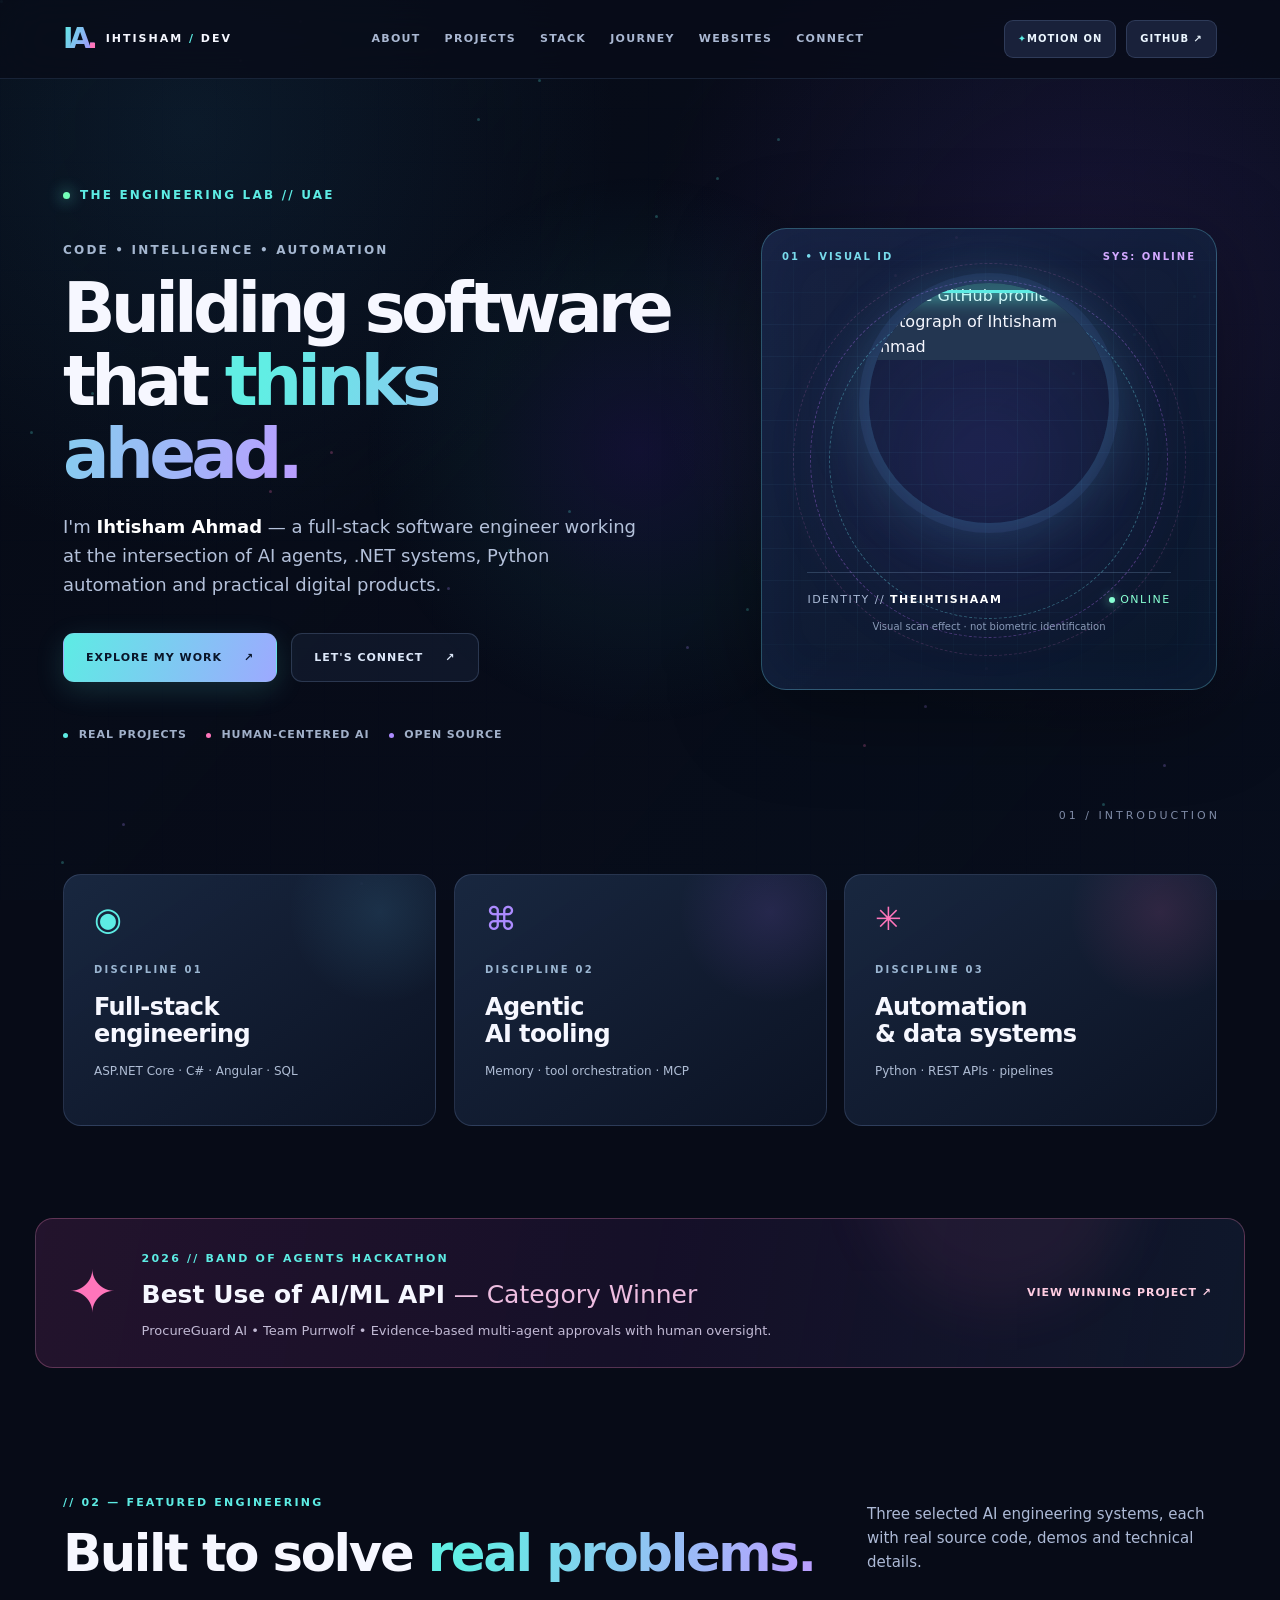
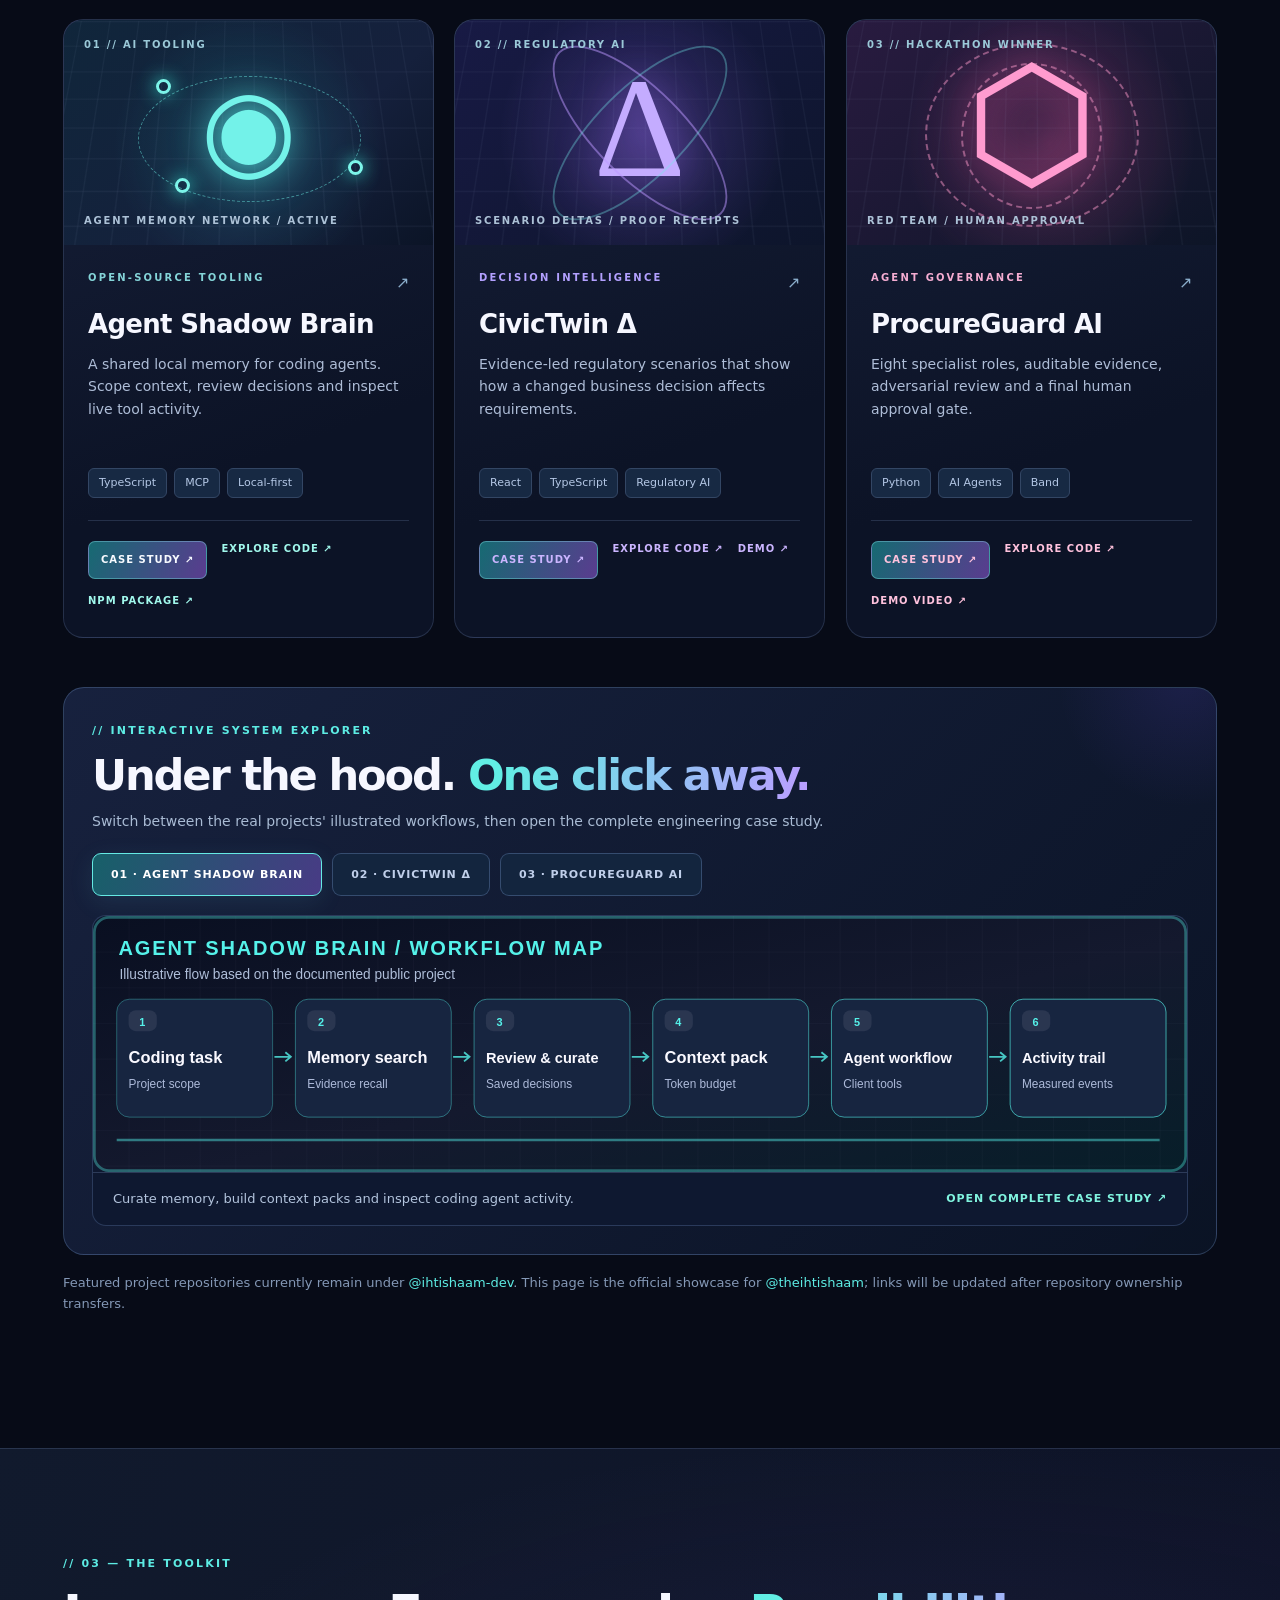
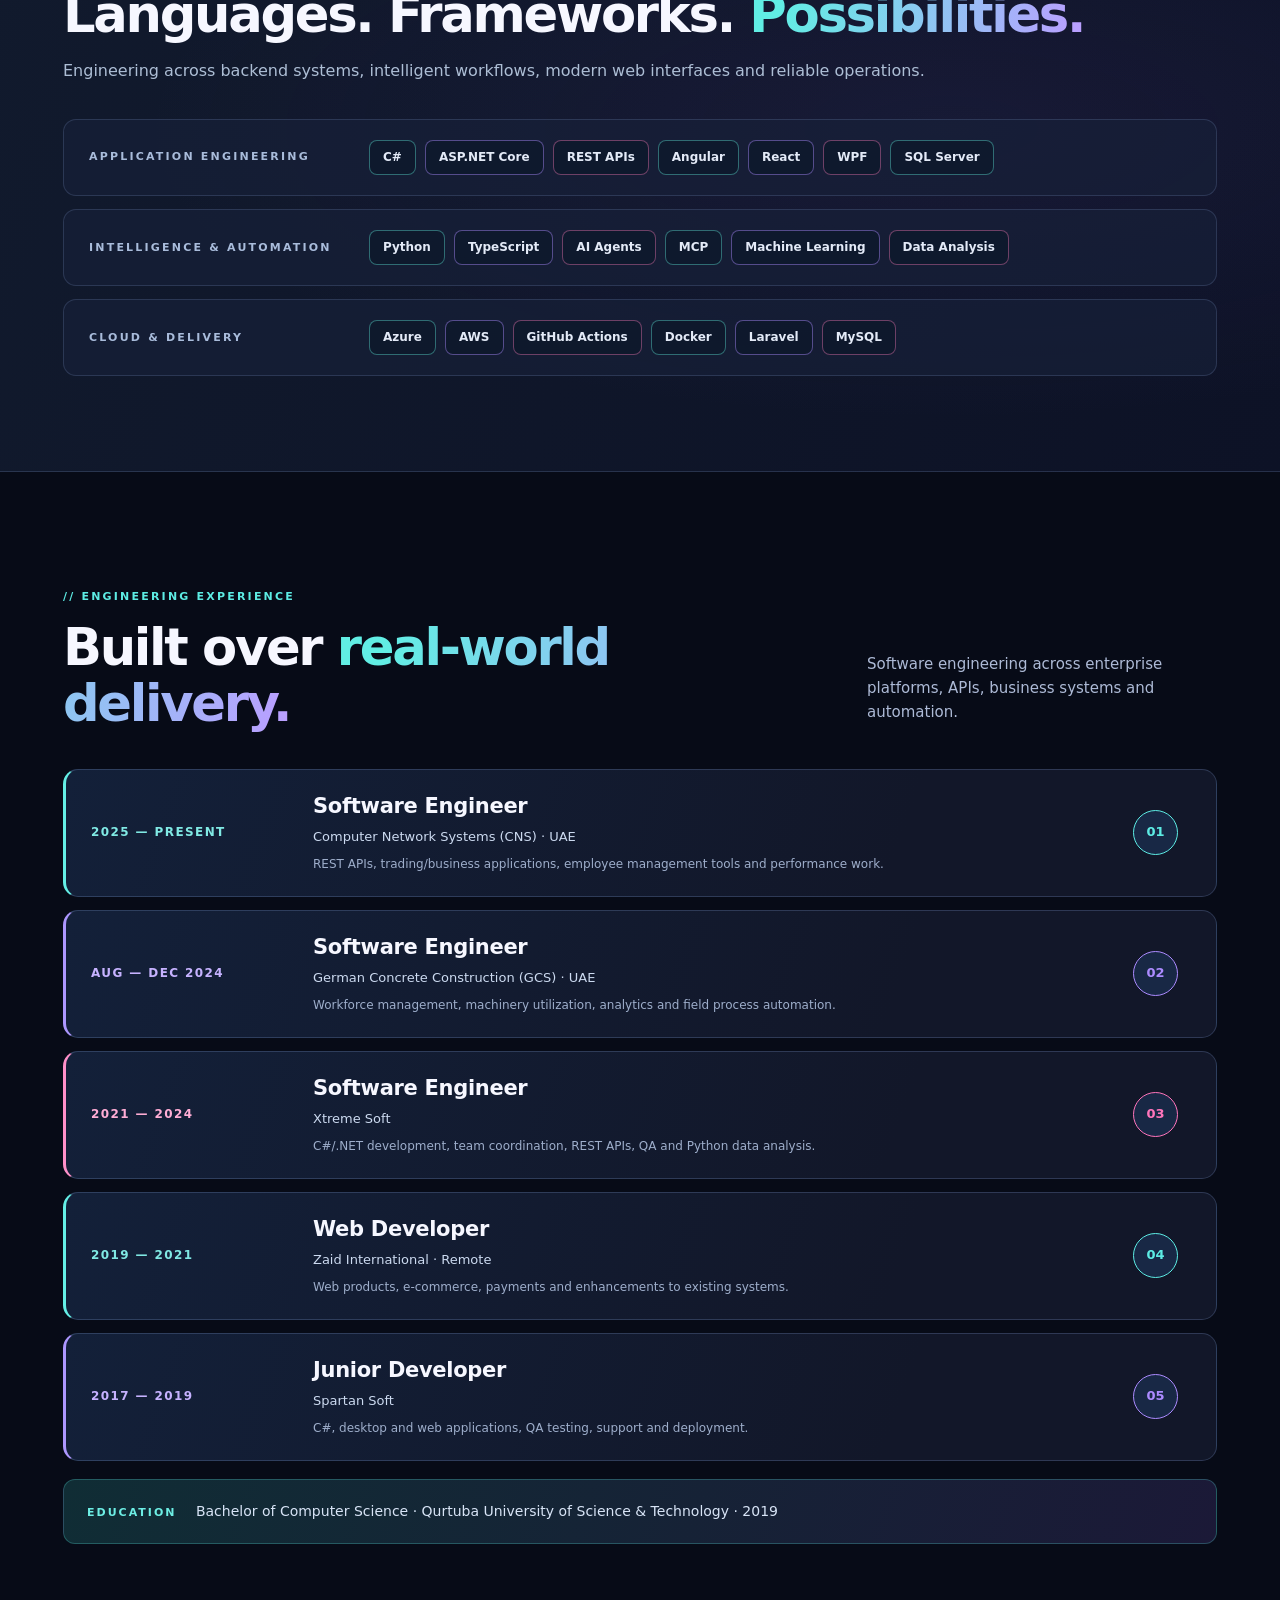
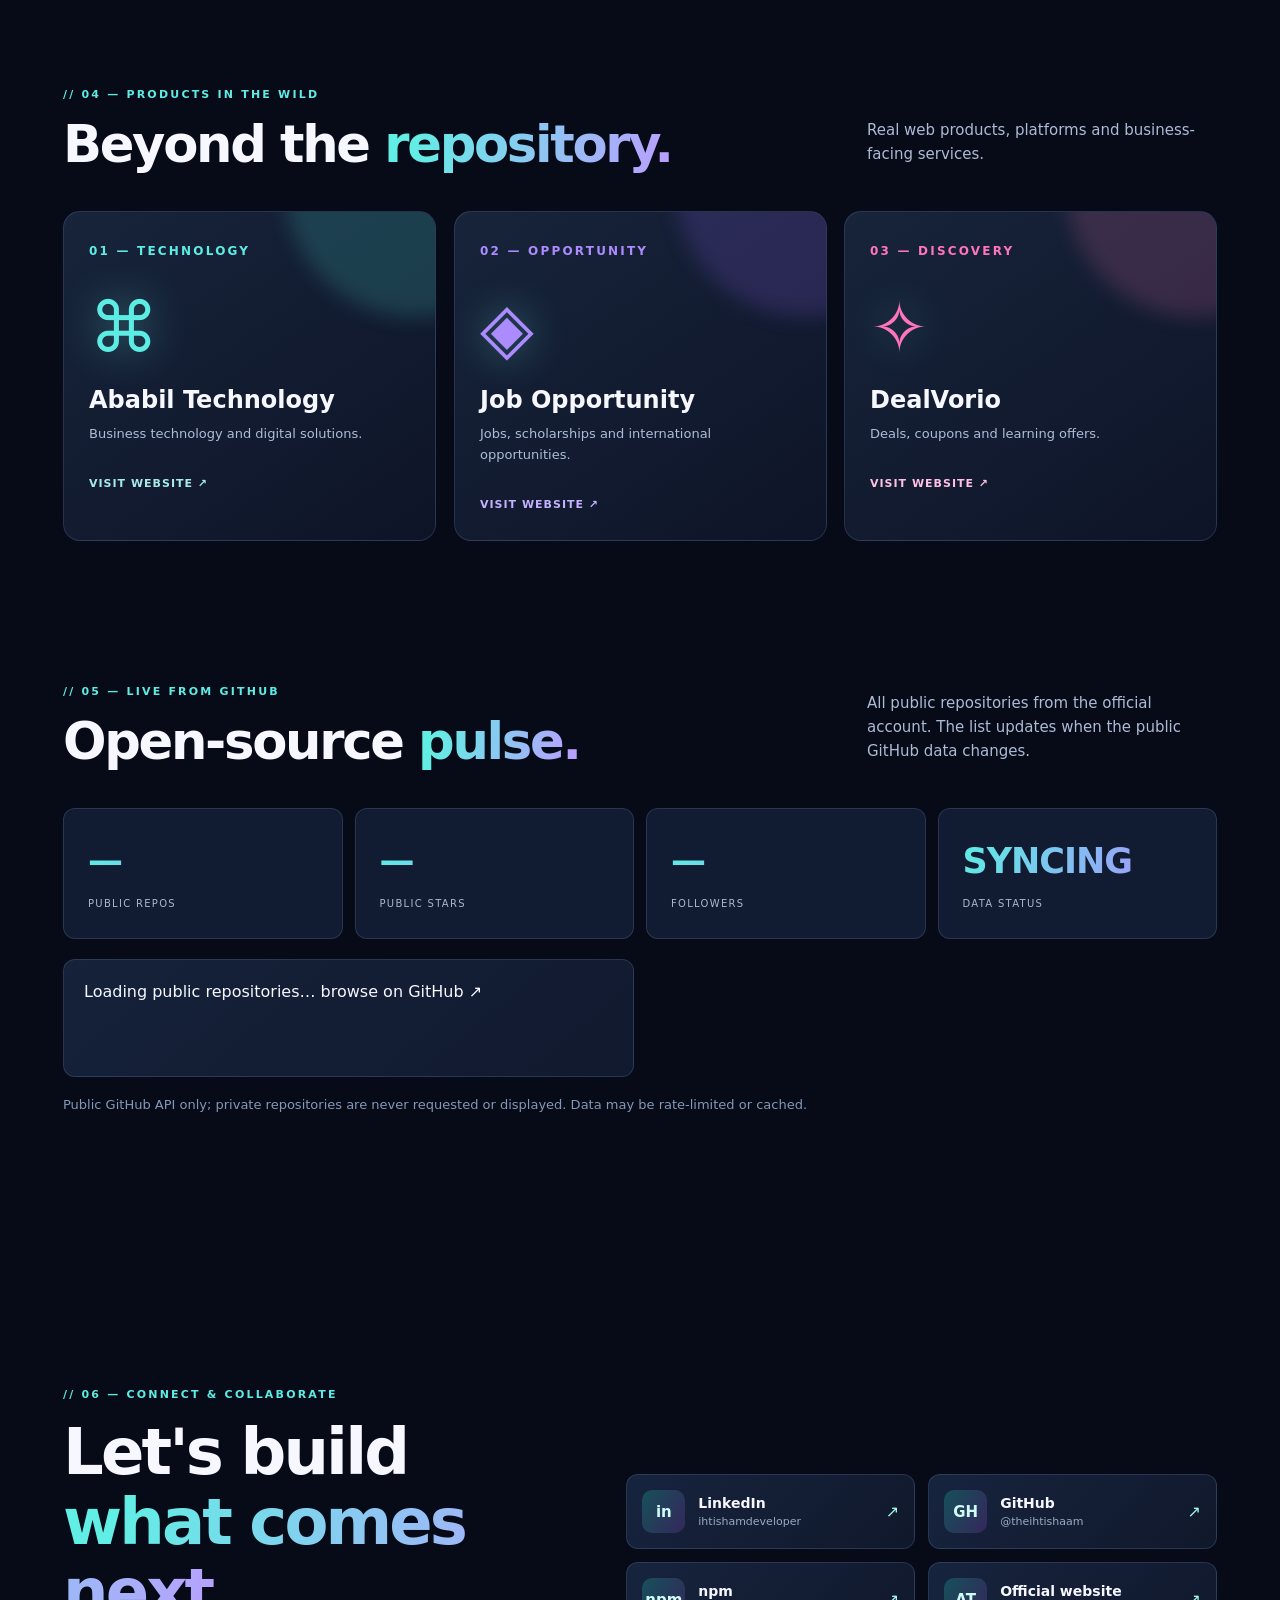
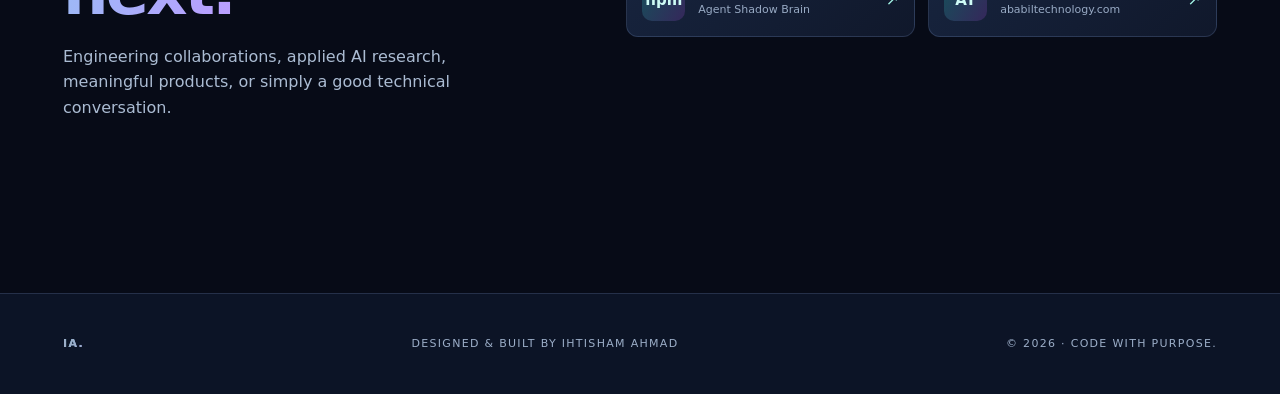
==== docs/index.html @ 04ae8651 "feat: link project case studies and add accessible interactive architecture switcher" ====
<!doctype html>
<html lang="en">
<head>
  <meta charset="utf-8">
  <meta name="viewport" content="width=device-width,initial-scale=1">
  <meta name="theme-color" content="#070b17">
  <meta name="description" content="Ihtisham Ahmad — full-stack engineer and AI agent builder. Explore Agent Shadow Brain, CivicTwin Delta, ProcureGuard AI, and public projects.">
  <meta property="og:title" content="Ihtisham Ahmad | Engineering × Artificial Intelligence">
  <meta property="og:description" content="AI agents, full-stack applications, automation and open source.">
  <meta property="og:type" content="website">
  <title>Ihtisham Ahmad — AI & Software Engineering</title>
  <link rel="icon" href="data:image/svg+xml,%3Csvg xmlns='http://www.w3.org/2000/svg' viewBox='0 0 64 64'%3E%3Crect width='64' height='64' rx='16' fill='%230a1024'/%3E%3Cpath d='M18 43V19h8v24zm20 0V19h8v24z' fill='%2361efe5'/%3E%3C/svg%3E">
  <link rel="stylesheet" href="./style.css">
  <script src="./app.js" defer></script>
</head>
<body>
  <a href="#main" class="skip-link">Skip to content</a>
  <div class="grain" aria-hidden="true"></div>
  <div class="spotlight" aria-hidden="true"></div>
  <div id="reading-progress" aria-hidden="true"></div>
  <div id="particle-field" aria-hidden="true"></div>
  <header class="site-header">
    <div class="site-header-inner shell">
      <a class="brand" href="#top" aria-label="Ihtisham Ahmad, back to top"><span class="brand-mark">IA<span>.</span></span><span class="brand-subtitle">IHTISHAM<span class="brand-divider"> / </span>DEV</span></a>
      <nav class="desktop-nav" aria-label="Main navigation">
        <a href="#about">ABOUT</a><a href="#work">PROJECTS</a><a href="#stack">STACK</a><a href="#journey">JOURNEY</a><a href="#sites">WEBSITES</a><a href="#contact">CONNECT</a>
      </nav>
      <div class="header-actions">
        <button id="motion-toggle" class="motion-toggle" type="button" aria-label="Reduce motion" aria-pressed="false"><span class="motion-icon" aria-hidden="true">✦</span><span class="motion-text">MOTION ON</span></button>
        <a class="header-github" href="https://github.com/theihtishaam" target="_blank" rel="noopener noreferrer">GITHUB <span aria-hidden="true">↗</span></a>
      </div>
    </div>
  </header>
  <main id="main">
    <section id="top" class="hero shell">
      <div class="hero-copy">
        <p class="eyebrow"><span class="status-light"></span> THE ENGINEERING LAB // UAE</p>
        <p class="overline">CODE • INTELLIGENCE • AUTOMATION</p>
        <h1>Building software<br>that <span class="rainbow">thinks ahead.</span></h1>
        <p class="hero-intro">I'm <strong>Ihtisham Ahmad</strong> — a full-stack software engineer working at the intersection of AI agents, .NET systems, Python automation and practical digital products.</p>
        <div class="hero-actions">
          <a class="btn btn-primary magnetic" href="#work">EXPLORE MY WORK <span aria-hidden="true">↗</span></a>
          <a class="btn btn-ghost magnetic" href="https://www.linkedin.com/in/ihtishamdeveloper/" target="_blank" rel="noopener noreferrer">LET'S CONNECT <span aria-hidden="true">↗</span></a>
        </div>
        <div class="hero-meta"><span><i class="mini-dot"></i> REAL PROJECTS</span><span><i class="mini-dot pink"></i> HUMAN-CENTERED AI</span><span><i class="mini-dot violet"></i> OPEN SOURCE</span></div>
      </div>
      <div class="hero-visual tilt-card" data-tilt data-tilt-max="8" aria-label="Decorative animated profile identity scanner">
        <div class="scanner-lines" aria-hidden="true"></div>
        <div class="data-corner c1" aria-hidden="true">01 • VISUAL ID</div><div class="data-corner c2" aria-hidden="true">SYS: ONLINE</div>
        <div class="orbital orbit-one" aria-hidden="true"></div><div class="orbital orbit-two" aria-hidden="true"></div><div class="orbital orbit-three" aria-hidden="true"></div>
        <div class="profile-frame">
          <img id="portrait" src="https://avatars.githubusercontent.com/u/59793939?v=4" loading="eager" alt="Public GitHub profile photograph of Ihtisham Ahmad" width="240" height="240">
          <div class="scan-beam" aria-hidden="true"></div>
          <span class="corner top-left" aria-hidden="true"></span><span class="corner top-right" aria-hidden="true"></span><span class="corner bottom-left" aria-hidden="true"></span><span class="corner bottom-right" aria-hidden="true"></span>
        </div>
        <div class="scanner-caption"><span class="scan-caption-label">IDENTITY // <b>THEIHTISHAAM</b></span><span class="scanner-signal"><i></i> ONLINE</span></div>
        <p class="scanner-disclaimer">Visual scan effect · not biometric identification</p>
      </div>
      <div class="hero-index" aria-hidden="true">01 / INTRODUCTION</div>
    </section>
    <section id="about" class="shell highlights">
      <div class="highlight tile tilt-card" data-tilt><span class="tile-symbol cyan">◉</span><span class="tile-kicker">DISCIPLINE 01</span><h2>Full-stack<br>engineering</h2><p>ASP.NET Core · C# · Angular · SQL</p></div>
      <div class="highlight tile tilt-card" data-tilt><span class="tile-symbol violet">⌘</span><span class="tile-kicker">DISCIPLINE 02</span><h2>Agentic<br>AI tooling</h2><p>Memory · tool orchestration · MCP</p></div>
      <div class="highlight tile tilt-card" data-tilt><span class="tile-symbol pink">✳</span><span class="tile-kicker">DISCIPLINE 03</span><h2>Automation<br>& data systems</h2><p>Python · REST APIs · pipelines</p></div>
    </section>
    <section class="award-band shell" aria-label="Award highlight">
      <div class="award-icon" aria-hidden="true">✦</div><div><span class="section-kicker">2026 // BAND OF AGENTS HACKATHON</span><h2>Best Use of AI/ML API <span class="award-sub">— Category Winner</span></h2><p>ProcureGuard AI • Team Purrwolf • Evidence-based multi-agent approvals with human oversight.</p></div><a class="text-link" href="https://github.com/ihtishaam-dev/procureguard-ai-band-agents" target="_blank" rel="noopener noreferrer">VIEW WINNING PROJECT ↗</a>
    </section>
    <section id="work" class="section shell">
      <div class="section-heading"><div><p class="section-kicker">// 02 — FEATURED ENGINEERING</p><h2>Built to solve <span class="rainbow">real problems.</span></h2></div><p>Three selected AI engineering systems, each with real source code, demos and technical details.</p></div>
      <div class="project-grid">
        <article class="project-card project-teal tilt-card" data-tilt>
          <div class="project-art"><span class="project-counter">01 // AI TOOLING</span><div class="art-grid neural-art"><span class="neural-node node-a"></span><span class="neural-node node-b"></span><span class="neural-node node-c"></span><span class="neural-core">◉</span></div><span class="project-art-caption">AGENT MEMORY NETWORK / ACTIVE</span></div>
          <div class="project-body"><div class="project-topline"><span class="project-category">OPEN-SOURCE TOOLING</span><span class="project-symbol">↗</span></div><h3>Agent Shadow Brain</h3><p>A shared local memory for coding agents. Scope context, review decisions and inspect live tool activity.</p><div class="tags"><span>TypeScript</span><span>MCP</span><span>Local-first</span></div><div class="project-links"><a class="case-study-cta" href="./projects/agent-shadow-brain.html">CASE STUDY ↗</a><a href="https://github.com/ihtishaam-dev/agent-shadow-brain" target="_blank" rel="noopener noreferrer">EXPLORE CODE ↗</a><a href="https://www.npmjs.com/package/@theihtisham/agent-shadow-brain" target="_blank" rel="noopener noreferrer">NPM PACKAGE ↗</a></div></div>
        </article>
        <article class="project-card project-violet tilt-card" data-tilt>
          <div class="project-art"><span class="project-counter">02 // REGULATORY AI</span><div class="art-grid twin-art"><span class="delta-ring">Δ</span><span class="twin-atom atom-1"></span><span class="twin-atom atom-2"></span></div><span class="project-art-caption">SCENARIO DELTAS / PROOF RECEIPTS</span></div>
          <div class="project-body"><div class="project-topline"><span class="project-category">DECISION INTELLIGENCE</span><span class="project-symbol">↗</span></div><h3>CivicTwin Δ</h3><p>Evidence-led regulatory scenarios that show how a changed business decision affects requirements.</p><div class="tags"><span>React</span><span>TypeScript</span><span>Regulatory AI</span></div><div class="project-links"><a class="case-study-cta" href="./projects/civic-twin.html">CASE STUDY ↗</a><a href="https://github.com/ihtishaam-dev/Civic-Twins" target="_blank" rel="noopener noreferrer">EXPLORE CODE ↗</a><a href="https://de2ryot975yrukt7xh4gymb1q.nativelyai.app/twin/" target="_blank" rel="noopener noreferrer">DEMO ↗</a></div></div>
        </article>
        <article class="project-card project-pink tilt-card" data-tilt>
          <div class="project-art"><span class="project-counter">03 // HACKATHON WINNER</span><div class="art-grid guard-art"><span class="guard-shield">⬡</span><span class="guard-pulse pulse-one"></span><span class="guard-pulse pulse-two"></span></div><span class="project-art-caption">RED TEAM / HUMAN APPROVAL</span></div>
          <div class="project-body"><div class="project-topline"><span class="project-category">AGENT GOVERNANCE</span><span class="project-symbol">↗</span></div><h3>ProcureGuard AI</h3><p>Eight specialist roles, auditable evidence, adversarial review and a final human approval gate.</p><div class="tags"><span>Python</span><span>AI Agents</span><span>Band</span></div><div class="project-links"><a class="case-study-cta" href="./projects/procureguard-ai.html">CASE STUDY ↗</a><a href="https://github.com/ihtishaam-dev/procureguard-ai-band-agents" target="_blank" rel="noopener noreferrer">EXPLORE CODE ↗</a><a href="https://youtu.be/KhKxOJJEYho" target="_blank" rel="noopener noreferrer">DEMO VIDEO ↗</a></div></div>
        </article>
      </div>
      <div class="caseflow-explorer" id="workflow-explorer">
        <div class="caseflow-intro"><span class="section-kicker">// INTERACTIVE SYSTEM EXPLORER</span><h3>Under the hood. <span class="rainbow">One click away.</span></h3><p>Switch between the real projects' illustrated workflows, then open the complete engineering case study.</p></div>
        <div class="caseflow-tabs" role="tablist" aria-label="Select project workflow">
          <button id="flow-tab-shadow" class="caseflow-tab active" type="button" role="tab" aria-selected="true" aria-controls="flow-panel" data-project="shadow">01 · AGENT SHADOW BRAIN</button>
          <button id="flow-tab-civic" class="caseflow-tab" type="button" role="tab" aria-selected="false" tabindex="-1" aria-controls="flow-panel" data-project="civic">02 · CIVICTWIN Δ</button>
          <button id="flow-tab-procure" class="caseflow-tab" type="button" role="tab" aria-selected="false" tabindex="-1" aria-controls="flow-panel" data-project="procure">03 · PROCUREGUARD AI</button>
        </div>
        <div id="flow-panel" role="tabpanel" aria-labelledby="flow-tab-shadow" tabindex="0" class="caseflow-panel">
          <a id="flow-link" href="./projects/agent-shadow-brain.html" aria-label="Open Agent Shadow Brain case study"><img id="flow-image" src="../assets/flow-agent-shadow-brain.svg" alt="Agent Shadow Brain architecture: memory search, review, context pack, agent activity" loading="lazy" width="1200" height="280"></a>
          <div class="caseflow-bottom"><p id="flow-description">Curate memory, build context packs and inspect coding agent activity.</p><a id="flow-cta" href="./projects/agent-shadow-brain.html">OPEN COMPLETE CASE STUDY ↗</a></div>
        </div>
      </div>
      <p class="portfolio-note">Featured project repositories currently remain under <a href="https://github.com/ihtishaam-dev" target="_blank" rel="noopener noreferrer">@ihtishaam-dev</a>. This page is the official showcase for <a href="https://github.com/theihtishaam">@theihtishaam</a>; links will be updated after repository ownership transfers.</p>
    </section>
    <section class="section wide-section" id="stack"><div class="shell">
      <p class="section-kicker">// 03 — THE TOOLKIT</p><h2>Languages. Frameworks. <span class="rainbow">Possibilities.</span></h2>
      <p class="section-summary">Engineering across backend systems, intelligent workflows, modern web interfaces and reliable operations.</p>
      <div class="stack-tracks"><div class="stack-track"><span class="track-label">APPLICATION ENGINEERING</span><div class="stack-pills"><span>C#</span><span>ASP.NET Core</span><span>REST APIs</span><span>Angular</span><span>React</span><span>WPF</span><span>SQL Server</span></div></div><div class="stack-track"><span class="track-label">INTELLIGENCE & AUTOMATION</span><div class="stack-pills"><span>Python</span><span>TypeScript</span><span>AI Agents</span><span>MCP</span><span>Machine Learning</span><span>Data Analysis</span></div></div><div class="stack-track"><span class="track-label">CLOUD & DELIVERY</span><div class="stack-pills"><span>Azure</span><span>AWS</span><span>GitHub Actions</span><span>Docker</span><span>Laravel</span><span>MySQL</span></div></div></div>
    </div></section>
    <section id="journey" class="section shell journey-section">
      <div class="section-heading">
        <div><p class="section-kicker">// ENGINEERING EXPERIENCE</p><h2>Built over <span class="rainbow">real-world delivery.</span></h2></div>
        <p>Software engineering across enterprise platforms, APIs, business systems and automation.</p>
      </div>
      <div class="journey-list">
        <div class="journey-item tilt-card" data-tilt><span class="journey-date">2025 — PRESENT</span><div class="journey-detail"><h3>Software Engineer</h3><p>Computer Network Systems (CNS) · UAE</p><small>REST APIs, trading/business applications, employee management tools and performance work.</small></div><span class="journey-orb cyan">01</span></div>
        <div class="journey-item tilt-card" data-tilt><span class="journey-date">AUG — DEC 2024</span><div class="journey-detail"><h3>Software Engineer</h3><p>German Concrete Construction (GCS) · UAE</p><small>Workforce management, machinery utilization, analytics and field process automation.</small></div><span class="journey-orb violet">02</span></div>
        <div class="journey-item tilt-card" data-tilt><span class="journey-date">2021 — 2024</span><div class="journey-detail"><h3>Software Engineer</h3><p>Xtreme Soft</p><small>C#/.NET development, team coordination, REST APIs, QA and Python data analysis.</small></div><span class="journey-orb pink">03</span></div>
        <div class="journey-item tilt-card" data-tilt><span class="journey-date">2019 — 2021</span><div class="journey-detail"><h3>Web Developer</h3><p>Zaid International · Remote</p><small>Web products, e-commerce, payments and enhancements to existing systems.</small></div><span class="journey-orb cyan">04</span></div>
        <div class="journey-item tilt-card" data-tilt><span class="journey-date">2017 — 2019</span><div class="journey-detail"><h3>Junior Developer</h3><p>Spartan Soft</p><small>C#, desktop and web applications, QA testing, support and deployment.</small></div><span class="journey-orb violet">05</span></div>
      </div>
      <div class="journey-education"><span>EDUCATION</span> Bachelor of Computer Science · Qurtuba University of Science & Technology · 2019</div>
    </section>
    <section id="sites" class="section shell">
      <div class="section-heading"><div><p class="section-kicker">// 04 — PRODUCTS IN THE WILD</p><h2>Beyond the <span class="rainbow">repository.</span></h2></div><p>Real web products, platforms and business-facing services.</p></div>
      <div class="site-grid">
        <a class="site-card tilt-card site-cyan" data-tilt href="https://ababiltechnology.com/" target="_blank" rel="noopener noreferrer"><span class="site-number">01 — TECHNOLOGY</span><span class="site-visual" aria-hidden="true">⌘</span><h3>Ababil Technology</h3><p>Business technology and digital solutions.</p><span class="site-action">VISIT WEBSITE ↗</span></a>
        <a class="site-card tilt-card site-violet" data-tilt href="https://jobopportunity.info/" target="_blank" rel="noopener noreferrer"><span class="site-number">02 — OPPORTUNITY</span><span class="site-visual" aria-hidden="true">◈</span><h3>Job Opportunity</h3><p>Jobs, scholarships and international opportunities.</p><span class="site-action">VISIT WEBSITE ↗</span></a>
        <a class="site-card tilt-card site-pink" data-tilt href="https://dealvorio.com/" target="_blank" rel="noopener noreferrer"><span class="site-number">03 — DISCOVERY</span><span class="site-visual" aria-hidden="true">✧</span><h3>DealVorio</h3><p>Deals, coupons and learning offers.</p><span class="site-action">VISIT WEBSITE ↗</span></a>
      </div>
    </section>
    <section id="public" class="section shell">
      <div class="section-heading"><div><p class="section-kicker">// 05 — LIVE FROM GITHUB</p><h2>Open-source <span class="rainbow">pulse.</span></h2></div><p>All public repositories from the official account. The list updates when the public GitHub data changes.</p></div>
      <div class="stats-row"><div><strong id="stat-repos">—</strong><span>PUBLIC REPOS</span></div><div><strong id="stat-stars">—</strong><span>PUBLIC STARS</span></div><div><strong id="stat-followers">—</strong><span>FOLLOWERS</span></div><div><strong id="stat-status">SYNCING</strong><span>DATA STATUS</span></div></div>
      <div id="repo-list" class="repo-grid" aria-live="polite"><a class="repo-item" href="https://github.com/theihtishaam?tab=repositories">Loading public repositories… browse on GitHub ↗</a></div>
      <p class="data-footnote">Public GitHub API only; private repositories are never requested or displayed. Data may be rate-limited or cached.</p>
    </section>
    <section id="contact" class="section shell contact">
      <div class="contact-text"><p class="section-kicker">// 06 — CONNECT & COLLABORATE</p><h2>Let's build<br><span class="rainbow">what comes next.</span></h2><p>Engineering collaborations, applied AI research, meaningful products, or simply a good technical conversation.</p></div>
      <div class="social-grid">
        <a class="social-link" href="https://www.linkedin.com/in/ihtishamdeveloper/" target="_blank" rel="noopener noreferrer"><span class="social-icon">in</span><span class="social-name"><b>LinkedIn</b><small>ihtishamdeveloper</small></span><span>↗</span></a>
        <a class="social-link" href="https://github.com/theihtishaam" target="_blank" rel="noopener noreferrer"><span class="social-icon">GH</span><span class="social-name"><b>GitHub</b><small>@theihtishaam</small></span><span>↗</span></a>
        <a class="social-link" href="https://www.npmjs.com/package/@theihtisham/agent-shadow-brain" target="_blank" rel="noopener noreferrer"><span class="social-icon">npm</span><span class="social-name"><b>npm</b><small>Agent Shadow Brain</small></span><span>↗</span></a>
        <a class="social-link" href="https://ababiltechnology.com/" target="_blank" rel="noopener noreferrer"><span class="social-icon">AT</span><span class="social-name"><b>Official website</b><small>ababiltechnology.com</small></span><span>↗</span></a>
      </div>
    </section>
  </main>
  <footer class="footer"><div class="shell footer-inner"><a class="brand" href="#top" aria-label="Back to top"><span class="brand-mark">IA<span>.</span></span></a><span>DESIGNED &amp; BUILT BY IHTISHAM AHMAD</span><span>© 2026 · CODE WITH PURPOSE.</span></div></footer>
  <noscript><div class="noscript">JavaScript is disabled; the project showcases and contact links remain available. Live GitHub stats and cursor effects need JavaScript.</div></noscript>
</body>
</html>
---- docs/style.css ----
/* Ihtisham Ahmad — fully dark, responsive, motion-aware cyber portfolio */
:root{color-scheme:dark;--bg:#070b17;--surface:#10172b;--surface2:#151f37;--fg:#f6f7ff;--muted:#adbad6;--cyan:#5dece4;--violet:#ac8bff;--pink:#ff75bb;--amber:#f4c77b;--line:rgba(149,178,230,.18);--font:Inter,ui-sans-serif,system-ui,-apple-system,BlinkMacSystemFont,"Segoe UI",sans-serif}
*{box-sizing:border-box}html{scroll-behavior:smooth;scroll-padding-top:92px}body{margin:0;background:var(--bg);color:var(--fg);font-family:var(--font);line-height:1.6;min-width:320px;overflow-x:hidden}body::before{content:"";position:fixed;inset:0;background:radial-gradient(circle at 15% 14%,rgba(49,160,204,.1),transparent 32%),radial-gradient(circle at 85% 32%,rgba(139,80,246,.13),transparent 36%),linear-gradient(130deg,transparent,rgba(12,25,46,.22));pointer-events:none;z-index:-4}a{color:inherit;text-decoration:none}button{font:inherit}button,a{-webkit-tap-highlight-color:transparent}a:focus-visible,button:focus-visible{outline:2px solid var(--cyan);outline-offset:5px}::selection{background:#725bd7;color:white}.shell{max-width:1210px;padding-inline:28px;margin-inline:auto}.skip-link{position:absolute;top:-80px;left:24px;background:#172f3e;padding:12px 16px;z-index:80}.skip-link:focus{top:12px}.grain{position:fixed;inset:0;pointer-events:none;opacity:.18;z-index:-2;background-image:linear-gradient(rgba(128,166,230,.03) 1px,transparent 1px),linear-gradient(90deg,rgba(128,166,230,.03) 1px,transparent 1px);background-size:54px 54px}.spotlight{position:fixed;left:0;top:0;width:560px;height:560px;transform:translate(calc(var(--mx,50vw) - 50%),calc(var(--my,50vh) - 50%));border-radius:50%;background:radial-gradient(circle,rgba(100,64,255,.11),rgba(62,209,216,.04) 42%,transparent 70%);pointer-events:none;z-index:-1;transition:opacity .3s}#reading-progress{position:fixed;z-index:70;left:0;top:0;height:3px;width:var(--scroll,0%);background:linear-gradient(90deg,var(--cyan),var(--violet),var(--pink));box-shadow:0 0 14px rgba(104,222,234,.8)}#particle-field{position:fixed;inset:0;z-index:-3;pointer-events:none;overflow:hidden}.particle{position:absolute;width:3px;height:3px;border-radius:50%;background:var(--cyan);opacity:.25;animation:rise linear infinite}.particle:nth-child(3n){background:var(--pink)}.particle:nth-child(5n){background:var(--violet)}
.site-header{position:sticky;top:0;z-index:40;border-bottom:1px solid rgba(130,168,230,.14);background:rgba(8,12,25,.78);backdrop-filter:blur(24px)}.site-header-inner{height:78px;display:flex;justify-content:space-between;align-items:center;gap:20px}.brand{display:flex;align-items:center;gap:12px;white-space:nowrap}.brand-mark{font-size:28px;letter-spacing:-.15em;font-weight:900;display:inline-block;background:linear-gradient(115deg,var(--cyan),var(--violet));color:transparent;background-clip:text;line-height:1}.brand-mark span{color:var(--pink)}.brand-subtitle{font-size:11px;font-weight:850;letter-spacing:2px}.brand-divider{color:var(--cyan)}.desktop-nav{display:flex;gap:24px;align-items:center}.desktop-nav a{font-size:11px;letter-spacing:1.3px;font-weight:700;color:#aab8d2;position:relative}.desktop-nav a:hover{color:#fff}.desktop-nav a::after{content:"";position:absolute;left:0;right:100%;height:2px;bottom:-8px;background:var(--cyan);transition:right .25s}.desktop-nav a:hover::after{right:0}.header-actions{display:flex;align-items:center;gap:10px}.header-github,.motion-toggle{border:1px solid var(--line);background:rgba(37,49,80,.6);padding:10px 13px;border-radius:9px;font-size:10px;font-weight:750;letter-spacing:1px;color:#ecf6ff;cursor:pointer;white-space:nowrap}.header-github:hover,.motion-toggle:hover{background:#203453;border-color:var(--cyan)}.motion-icon{color:var(--cyan)}
.hero{position:relative;min-height:720px;display:grid;grid-template-columns:1.15fr .85fr;align-items:center;gap:70px;padding-block:95px 130px}.eyebrow,.section-kicker,.overline,.tile-kicker,.project-category,.site-number,.track-label{letter-spacing:2.2px;font-size:12px;font-weight:850;color:var(--cyan)}.eyebrow{display:flex;gap:10px;align-items:center}.status-light,.mini-dot{background:#74ffb8;width:7px;height:7px;border-radius:50%;display:inline-block;box-shadow:0 0 15px currentColor;animation:pulse 2.5s infinite}.overline{color:#a5b7d0;margin-top:36px}.hero h1{font-size:clamp(3.2rem,5.4vw,5.8rem);line-height:1.05;letter-spacing:-.07em;margin:8px 0 23px;font-weight:860}.rainbow{background:linear-gradient(100deg,#61eee4 5%,#b8a0ff 49%,#fa85cc 95%);background-size:200%;background-clip:text;-webkit-background-clip:text;color:transparent;animation:shimmer 8s ease-in-out infinite}.hero-intro{font-size:18px;color:#b4c1da;max-width:590px}.hero-intro strong{color:white}.hero-actions{display:flex;gap:14px;flex-wrap:wrap;margin-top:33px}.btn{display:inline-flex;align-items:center;gap:22px;justify-content:center;padding:15px 22px;border-radius:11px;font-size:11px;font-weight:850;letter-spacing:1px;border:1px solid rgba(154,187,234,.2);transition:transform .25s,box-shadow .25s,background .25s}.btn:hover{transform:translateY(-4px)}.btn-primary{color:#091529;background:linear-gradient(110deg,var(--cyan),#9da9ff);box-shadow:0 8px 29px rgba(94,232,234,.15)}.btn-primary:hover{box-shadow:0 12px 34px rgba(94,232,234,.3)}.btn-ghost{background:rgba(28,40,66,.4);color:#dde8fa}.btn-ghost:hover{background:#1a2a49}.hero-meta{display:flex;gap:19px;flex-wrap:wrap;margin-top:44px;color:#a1b0c9;font-size:11px;font-weight:750;letter-spacing:.9px}.mini-dot{width:5px;height:5px;margin-right:6px;box-shadow:none;background:var(--cyan)}.mini-dot.pink{background:var(--pink)}.mini-dot.violet{background:var(--violet)}.hero-index{position:absolute;right:25px;bottom:49px;color:#7e8aa5;letter-spacing:3px;font-size:11px}
.tilt-card{transform-style:preserve-3d;transform:perspective(1000px) rotateX(var(--rx,0deg)) rotateY(var(--ry,0deg));transition:transform .18s ease-out,border-color .25s,box-shadow .25s;will-change:transform}.tilt-card:hover{border-color:rgba(128,227,241,.46)!important;box-shadow:0 16px 70px rgba(0,0,0,.33),0 0 44px rgba(101,99,232,.09)}
.hero-visual{height:462px;max-width:456px;width:100%;justify-self:end;display:flex;flex-direction:column;align-items:center;justify-content:center;position:relative;background:linear-gradient(135deg,rgba(27,40,76,.73),rgba(10,23,43,.95));border:1px solid rgba(110,215,239,.31);border-radius:25px;overflow:hidden;box-shadow:inset 0 0 55px rgba(73,124,208,.05),0 20px 90px rgba(0,0,0,.37)}.scanner-lines{position:absolute;inset:0;background-image:linear-gradient(transparent 97%,rgba(102,210,255,.1) 100%),linear-gradient(90deg,transparent 97%,rgba(102,210,255,.1) 100%);background-size:32px 32px;mask-image:linear-gradient(transparent,black 20%,black 80%,transparent)}.hero-visual::before{content:"";position:absolute;width:420px;height:420px;border-radius:50%;background:radial-gradient(circle,rgba(104,80,231,.15),transparent 68%);filter:blur(22px)}.orbital{position:absolute;border-radius:50%;border:1px dashed rgba(111,230,242,.35);width:320px;height:320px;animation:rotate 32s linear infinite}.orbit-two{width:358px;height:358px;border-color:rgba(188,117,255,.35);animation-direction:reverse;animation-duration:27s}.orbit-three{width:393px;height:393px;border-color:rgba(239,121,208,.17);animation-duration:39s}.profile-frame{position:relative;width:240px;height:240px;border-radius:50%;overflow:hidden;z-index:1;box-shadow:0 0 0 10px rgba(85,125,204,.12),0 0 60px rgba(95,219,237,.25)}.profile-frame img{width:100%;height:100%;object-fit:cover;background:#233651}.scan-beam{position:absolute;left:0;right:0;top:-52px;height:62px;background:linear-gradient(transparent,rgba(83,250,225,.22));border-bottom:3px solid var(--cyan);box-shadow:0 6px 20px rgba(91,255,231,.5);animation:scan 4.2s ease-in-out infinite alternate}.corner{position:absolute;width:24px;height:24px;border:4px solid var(--cyan);z-index:3}.top-left{left:10px;top:10px;border-right:0;border-bottom:0}.top-right{right:10px;top:10px;border-left:0;border-bottom:0}.bottom-left{left:10px;bottom:10px;border-top:0;border-right:0}.bottom-right{right:10px;bottom:10px;border-top:0;border-left:0}.data-corner{position:absolute;color:#79dbec;letter-spacing:2px;font-weight:850;font-size:10px;top:20px;left:20px}.c2{left:auto;right:20px;color:#d3a9ff}.scanner-caption{display:flex;gap:20px;align-items:center;justify-content:space-between;width:80%;z-index:2;margin-top:49px;padding-top:18px;border-top:1px solid rgba(150,193,230,.22);font-size:11px;letter-spacing:1.5px;color:#abbbd7}.scan-caption-label b{color:#fff}.scanner-signal{color:#88ffd3}.scanner-signal i{display:inline-block;width:6px;height:6px;border-radius:50%;background:#88ffd3;box-shadow:0 0 12px #88ffd3}.scanner-disclaimer{margin:10px 0 0;color:#8b9cb8;font-size:10px;text-align:center}
.highlights{display:grid;grid-template-columns:repeat(3,minmax(0,1fr));gap:18px}.tile{min-height:252px;padding:28px 30px;border-radius:18px;background:linear-gradient(145deg,rgba(27,42,68,.9),rgba(12,20,37,.95));border:1px solid var(--line);position:relative;overflow:hidden}.tile::after{content:"";position:absolute;right:-40px;top:-58px;width:190px;height:190px;border-radius:50%;background:radial-gradient(circle,rgba(95,195,241,.12),transparent 68%)}.tile:nth-child(2)::after{background:radial-gradient(circle,rgba(158,107,241,.14),transparent 68%)}.tile:nth-child(3)::after{background:radial-gradient(circle,rgba(245,103,178,.13),transparent 68%)}.tile-symbol{display:block;font-size:32px;line-height:1;margin-bottom:20px}.cyan{color:var(--cyan)}.violet{color:var(--violet)}.pink{color:var(--pink)}.tile-kicker{color:#9bb6d2;font-size:10px}.tile h2{font-size:24px;line-height:1.15;letter-spacing:-.6px;margin:13px 0}.tile p{font-size:12px;color:#afbdd5;margin-bottom:0}.award-band{margin-block:92px 10px;display:flex;gap:25px;align-items:center;padding:25px 32px;border:1px solid rgba(250,139,191,.28);border-radius:18px;background:linear-gradient(100deg,rgba(88,35,86,.35),rgba(40,22,62,.45),rgba(17,27,48,.8));position:relative;overflow:hidden}.award-band::after{content:"";width:270px;height:270px;position:absolute;right:9%;top:-180px;border-radius:50%;background:var(--pink);opacity:.06;filter:blur(30px)}.award-icon{color:var(--pink);font-size:58px}.award-band h2{margin:6px 0;font-size:25px}.award-sub{font-weight:500;color:#edbde0}.award-band p{margin:0;color:#c2bad5;font-size:13px}.text-link{margin-left:auto;white-space:nowrap;font-size:11px;letter-spacing:1px;font-weight:850;color:#ffd0e4}.text-link:hover{color:white}
.section{padding-top:105px;padding-bottom:26px}.section-heading{display:flex;align-items:end;justify-content:space-between;gap:40px;margin-bottom:38px}.section-heading>p{max-width:350px;color:var(--muted);font-size:15px;margin-bottom:7px}.section h2{font-size:clamp(2.1rem,4vw,3.2rem);line-height:1.1;letter-spacing:-.045em;margin:13px 0 0}.section-kicker{font-size:11px;color:var(--cyan)}.project-grid{display:grid;grid-template-columns:repeat(3,minmax(0,1fr));gap:20px}.project-card{overflow:hidden;background:linear-gradient(160deg,#17203a,#0c1326 68%);border:1px solid var(--line);border-radius:20px;min-width:0}.project-art{height:225px;position:relative;overflow:hidden;background:radial-gradient(circle at 50% 57%,rgba(42,218,221,.18),transparent 60%),linear-gradient(135deg,#10263b,#15203c 65%,#0b1426)}.project-violet .project-art{background:radial-gradient(circle at 51% 51%,rgba(153,105,248,.28),transparent 65%),linear-gradient(145deg,#181a45,#0d152b)}.project-pink .project-art{background:radial-gradient(circle at 55% 55%,rgba(252,94,174,.24),transparent 61%),linear-gradient(145deg,#291b40,#0d1527)}.project-art::before{content:"";position:absolute;inset:0;background-image:linear-gradient(rgba(183,208,246,.05) 1px,transparent 1px),linear-gradient(90deg,rgba(183,208,246,.05) 1px,transparent 1px);background-size:27px 27px;transform:perspective(400px) rotateX(22deg) scale(1.2)}.project-counter,.project-art-caption{position:absolute;z-index:1;left:20px;top:17px;color:#9bc9d8;font-size:10px;font-weight:850;letter-spacing:1.8px}.project-art-caption{top:auto;bottom:16px;color:#acc1d6}.project-body{padding:25px 24px 28px}.project-topline{display:flex;justify-content:space-between}.project-category{font-size:10px;color:#84d4d8}.project-violet .project-category{color:#b3a0ff}.project-pink .project-category{color:#f5add2}.project-symbol{color:#8baecc}.project-body h3{font-size:26px;letter-spacing:-.7px;line-height:1.13;margin:14px 0}.project-body p{font-size:14px;color:#aebdd7;min-height:93px}.tags{display:flex;flex-wrap:wrap;gap:7px;margin:22px 0}.tags span{padding:5px 10px;border:1px solid #334664;background:#172943;border-radius:6px;font-size:11px;color:#b4c7e5}.project-links{display:flex;gap:14px;flex-wrap:wrap;padding-top:20px;border-top:1px solid var(--line)}.project-links a{font-size:10px;letter-spacing:1px;font-weight:850;color:#a1f8ec}.project-violet .project-links a{color:#cbb5ff}.project-pink .project-links a{color:#ffc2dd}.project-links a:hover{text-decoration:underline}.art-grid{position:absolute;inset:0}.neural-core{position:absolute;left:50%;top:48%;transform:translate(-50%,-50%);font-size:110px;line-height:1;color:#73f2e9;text-shadow:0 0 35px rgba(89,236,233,.8);animation:breathe 3.5s ease-in-out infinite}.neural-node{width:15px;height:15px;border-radius:50%;position:absolute;border:3px solid #7cf5e9;box-shadow:0 0 18px #38e1d2;animation:breathe 4s infinite}.node-a{top:26%;left:25%}.node-b{top:62%;left:77%;animation-delay:1.1s}.node-c{top:70%;left:30%;animation-delay:2s}.neural-art::after{content:"";position:absolute;width:60%;height:55%;top:25%;left:20%;border:1px dashed rgba(117,254,244,.45);border-radius:50%;animation:rotate 30s linear infinite}.delta-ring{position:absolute;left:50%;top:48%;transform:translate(-50%,-50%);font-family:serif;font-size:142px;line-height:1;color:#c4acff;text-shadow:0 0 44px rgba(164,118,255,.7)}.twin-atom{position:absolute;width:230px;height:90px;left:calc(50% - 115px);top:calc(50% - 45px);border:2px solid rgba(187,151,255,.5);border-radius:50%;transform:rotate(45deg)}.atom-2{transform:rotate(-45deg);border-color:rgba(115,231,232,.35)}.guard-shield{position:absolute;left:50%;top:46%;transform:translate(-50%,-50%);font-size:151px;color:#ff9bcf;text-shadow:0 0 39px rgba(251,91,168,.7)}.guard-pulse{position:absolute;top:19%;left:31%;width:38%;height:65%;border:2px dashed rgba(255,155,204,.48);border-radius:50%;animation:breathe 5s infinite}.pulse-two{width:58%;height:82%;left:21%;top:10%;animation-delay:2s}.portfolio-note,.data-footnote{font-size:13px;color:#8498b6;margin-top:18px}.portfolio-note a,.data-footnote a{color:var(--cyan)}
.wide-section{margin-top:94px;background:radial-gradient(ellipse at 74% 45%,rgba(90,64,153,.12),transparent 60%),linear-gradient(110deg,#111a2d,#0d1226);border-block:1px solid var(--line);padding-block:95px}.section-summary{color:#adbed5;margin-bottom:35px}.stack-tracks{display:grid;gap:13px}.stack-track{display:grid;grid-template-columns:260px 1fr;gap:20px;align-items:center;padding:20px 25px;border:1px solid var(--line);border-radius:13px;background:rgba(23,33,57,.65)}.track-label{font-size:11px;color:#a9bcdb}.stack-pills{display:flex;gap:9px;flex-wrap:wrap}.stack-pills span{border:1px solid rgba(140,180,224,.23);background:rgba(10,22,39,.55);padding:7px 13px;border-radius:8px;color:#e3eaf7;font-size:12px;font-weight:650}.stack-pills span:nth-child(3n+1){border-color:rgba(99,235,221,.4)}.stack-pills span:nth-child(3n+2){border-color:rgba(172,139,255,.45)}.stack-pills span:nth-child(3n){border-color:rgba(253,126,188,.4)}
.site-grid{display:grid;grid-template-columns:repeat(3,minmax(0,1fr));gap:18px}.site-card{position:relative;display:block;min-height:276px;border:1px solid var(--line);padding:25px;border-radius:17px;background:linear-gradient(145deg,#17243a,#0e1428);overflow:hidden}.site-card::before{content:"";position:absolute;width:260px;height:260px;top:-155px;right:-110px;border-radius:50%;filter:blur(10px);background:rgba(77,232,220,.17)}.site-violet::before{background:rgba(151,102,246,.18)}.site-pink::before{background:rgba(247,117,185,.17)}.site-number{color:var(--cyan)}.site-violet .site-number{color:var(--violet)}.site-pink .site-number{color:var(--pink)}.site-visual{font-size:70px;line-height:1.5;color:var(--cyan);display:block;margin:13px 0 0;text-shadow:0 0 42px rgba(114,231,221,.45)}.site-violet .site-visual{color:var(--violet)}.site-pink .site-visual{color:var(--pink)}.site-card h3{font-size:24px;margin:0 0 5px}.site-card p{color:#acbed5;font-size:13px;margin:0 0 24px}.site-action{color:#a9eae9;font-size:11px;letter-spacing:1px;font-weight:850}.site-violet .site-action{color:#c4b2ff}.site-pink .site-action{color:#ffc1e1}
.stats-row{display:grid;grid-template-columns:repeat(4,1fr);gap:12px;margin-bottom:20px}.stats-row>div{border:1px solid var(--line);border-radius:12px;background:#111c32;padding:24px}.stats-row strong{display:block;font-size:35px;letter-spacing:-1px;background:linear-gradient(100deg,var(--cyan),var(--violet));background-clip:text;color:transparent;white-space:nowrap}.stats-row span{font-size:10px;letter-spacing:1.3px;color:#a7b8d1}.repo-grid{display:grid;grid-template-columns:repeat(2,minmax(0,1fr));gap:13px}.repo-item{display:block;background:linear-gradient(140deg,#15223a,#11192e);border:1px solid var(--line);border-radius:12px;padding:19px 20px;min-height:118px;transition:border-color .3s,transform .3s}.repo-item:hover{border-color:rgba(106,231,221,.6);transform:translateY(-3px)}.repo-name{display:block;font-size:18px;font-weight:760;color:#f3f7ff;overflow-wrap:anywhere}.repo-desc{display:block;font-size:12px;color:#a8b6ce;margin:6px 0}.repo-meta{display:flex;gap:12px;flex-wrap:wrap;margin-top:10px;color:#81e4d7;font-size:11px}
.contact{display:grid;grid-template-columns:.9fr 1.1fr;gap:80px;align-items:center;margin-block:115px 130px}.contact-text h2{font-size:clamp(3rem,5vw,4.8rem)}.contact-text>p:last-child{color:#abbcd3;font-size:16px;max-width:470px}.social-grid{display:grid;grid-template-columns:repeat(2,1fr);gap:13px}.social-link{display:flex;align-items:center;gap:13px;border:1px solid var(--line);background:linear-gradient(135deg,#17243e,#10182b);padding:15px;border-radius:12px;transition:transform .3s,border-color .3s}.social-link:hover{transform:translateY(-4px);border-color:var(--cyan)}.social-link>span:last-child{margin-left:auto;color:#a4f7e8}.social-icon{width:43px;height:43px;border-radius:10px;background:linear-gradient(120deg,#16505a,#35275b);display:grid;place-items:center;color:#cffcf6;font-weight:850;font-size:15px;flex-shrink:0}.social-name{display:grid;line-height:1.4;min-width:0}.social-name b{font-size:14px}.social-name small{font-size:11px;color:#98aac4;overflow-wrap:anywhere}.footer{background:#0c1426;border-top:1px solid var(--line)}.footer-inner{display:flex;align-items:center;justify-content:space-between;gap:20px;min-height:100px}.footer-inner span{font-size:11px;letter-spacing:1.3px;color:#9caec8}.noscript{background:#221733;color:#eed3fa;text-align:center;padding:16px}
@keyframes scan{from{transform:translateY(0)}to{transform:translateY(300px)}}@keyframes rotate{to{transform:rotate(360deg)}}@keyframes pulse{50%{opacity:.35;box-shadow:0 0 6px currentColor}}@keyframes shimmer{50%{background-position:100% 0}}@keyframes breathe{50%{opacity:.42;filter:brightness(1.4)}}@keyframes rise{from{transform:translateY(35px);opacity:0}30%{opacity:.35}to{transform:translateY(-70px);opacity:0}}
@media(max-width:1050px){.desktop-nav{gap:15px}.hero{gap:35px}.hero h1{font-size:clamp(3.2rem,6vw,4.7rem)}.brand-subtitle{display:none}.stack-track{grid-template-columns:210px 1fr}.award-band{flex-wrap:wrap}.award-band .text-link{margin-left:0}}@media(max-width:820px){.desktop-nav{display:none}.hero{grid-template-columns:1fr;min-height:auto;padding-block:75px 100px}.hero-visual{justify-self:center;max-width:500px}.hero-index{bottom:26px}.highlights,.project-grid,.site-grid{grid-template-columns:1fr 1fr}.project-grid article:last-child,.site-grid a:last-child{grid-column:1/-1}.contact{grid-template-columns:1fr;gap:30px;margin-block:90px}.section-heading{align-items:start;flex-direction:column;gap:9px}.stack-track{grid-template-columns:1fr;gap:12px}.site-card{min-height:245px}.award-band{margin-top:68px}}@media(max-width:540px){.shell{padding-inline:19px}.site-header-inner{height:64px}.motion-toggle .motion-text{display:none}.header-github{padding:9px}.header-actions{gap:7px}.hero{padding-top:45px;padding-bottom:85px}.hero h1{font-size:3.3rem}.hero-intro{font-size:16px}.hero-meta{gap:10px}.hero-visual{height:410px}.profile-frame{height:210px;width:210px}.orbital{height:280px;width:280px}.orbit-two{height:318px;width:318px}.orbit-three{height:344px;width:344px}.highlights,.project-grid,.site-grid{grid-template-columns:1fr}.project-grid article:last-child,.site-grid a:last-child{grid-column:auto}.tile{min-height:210px}.award-band{padding:20px;gap:12px}.award-band h2{font-size:20px}.award-icon{font-size:35px}.section{padding-top:78px}.section h2{font-size:2.45rem}.project-body p{min-height:0}.stack-track{padding:17px}.stats-row{grid-template-columns:repeat(2,1fr)}.stats-row strong{font-size:27px}.repo-grid,.social-grid{grid-template-columns:1fr}.contact{margin-block:85px}.footer-inner{flex-wrap:wrap;padding-block:21px;justify-content:flex-start}.footer-inner span:last-child{width:100%}}
@media(prefers-reduced-motion:reduce){html{scroll-behavior:auto}*,*::before,*::after{animation-duration:.01ms!important;animation-iteration-count:1!important;transition-duration:.01ms!important}.spotlight{display:none}.tilt-card{transform:none!important}}body.motion-off .particle{display:none}body.motion-off .spotlight{display:none}body.motion-off .tilt-card{transform:none!important;transition: none!important}body.motion-off .scan-beam,body.motion-off .orbital,body.motion-off .status-light,body.motion-off .mini-dot,body.motion-off .rainbow,body.motion-off .neural-node,body.motion-off .neural-core,body.motion-off .guard-pulse{animation:none!important}


/* Career journey */
.journey-list{display:grid;gap:13px;position:relative}
.journey-item{display:grid;grid-template-columns:200px 1fr 58px;gap:22px;align-items:center;padding:20px 25px;background:linear-gradient(110deg,#132039,#121729 72%);border:1px solid rgba(145,177,235,.22);border-radius:15px;position:relative}
.journey-item:nth-child(2){border-left:3px solid #ad97ff}.journey-item:nth-child(3){border-left:3px solid #ff90c9}.journey-item:nth-child(1),.journey-item:nth-child(4){border-left:3px solid #64efe6}.journey-item:nth-child(5){border-left:3px solid #ad97ff}
.journey-date{color:#80e9e4;letter-spacing:1.4px;font-weight:800;font-size:12px}
.journey-item:nth-child(2) .journey-date,.journey-item:nth-child(5) .journey-date{color:#c6b2ff}.journey-item:nth-child(3) .journey-date{color:#ffadd5}
.journey-detail h3{margin:0;font-size:21px;letter-spacing:-.3px}.journey-detail p{margin:3px 0;color:#ccdaf0;font-size:13px}.journey-detail small{color:#9eaecb;font-size:12px}
.journey-orb{display:grid;place-items:center;border-radius:50%;border:1px solid currentColor;width:45px;height:45px;font-size:13px;font-weight:850;background:#182845}
.journey-education{margin-top:18px;padding:20px 23px;background:linear-gradient(110deg,#102d35,#1b1937);border:1px solid rgba(93,236,228,.25);border-radius:12px;color:#d8e4f6;font-size:14px}.journey-education span{color:#6deee4;font-weight:800;font-size:11px;letter-spacing:2px;margin-right:15px}
@media(max-width:820px){.journey-item{grid-template-columns:125px 1fr 48px;gap:14px}.journey-date{font-size:10px}}@media(max-width:540px){.journey-item{grid-template-columns:1fr 45px;gap:10px;padding:17px}.journey-date{grid-column:1/-1}.journey-education span{display:block;margin-bottom:7px}}


/* Interactive workflow explorer */
.project-links .case-study-cta{color:#f7faff;background:linear-gradient(115deg,#166a72,#5a3c8f);padding:10px 12px;border-radius:7px;border:1px solid rgba(131,228,233,.4);display:inline-flex;align-items:center}
.project-links .case-study-cta:hover{text-decoration:none;box-shadow:0 5px 22px rgba(109,119,255,.25)}
.caseflow-explorer{margin-top:49px;background:linear-gradient(135deg,rgba(25,36,66,.92),rgba(11,20,38,.96));border:1px solid rgba(134,172,230,.27);border-radius:21px;padding:28px;overflow:hidden;position:relative}
.caseflow-explorer::after{content:"";position:absolute;width:280px;height:280px;background:radial-gradient(circle,rgba(116,83,255,.13),transparent 65%);pointer-events:none;right:-110px;top:-150px}
.caseflow-intro h3{font-size:clamp(1.6rem,3.6vw,2.7rem);letter-spacing:-.05em;line-height:1.14;margin:10px 0}
.caseflow-intro>p{margin:0 0 20px;color:#a9bbd4;font-size:14px}
.caseflow-tabs{display:flex;gap:10px;flex-wrap:wrap;margin:19px 0 19px}
.caseflow-tab{appearance:none;cursor:pointer;background:#13253e;color:#c0cfea;border:1px solid rgba(141,177,238,.28);border-radius:9px;padding:12px 18px;font-size:11px;letter-spacing:.9px;font-weight:850;transition:background .2s,border-color .2s,transform .2s}
.caseflow-tab:hover{border-color:#7eeae2;transform:translateY(-2px)}.caseflow-tab.active{color:#fff;background:linear-gradient(110deg,#176069,#483b85);border-color:#65eae4;box-shadow:0 6px 24px rgba(100,204,232,.1)}
.caseflow-panel{position:relative;border:1px solid rgba(132,169,225,.24);border-radius:14px;overflow:hidden;background:#0e1830}.caseflow-panel>a{display:block}.caseflow-panel img{display:block;width:100%;height:auto;transition:transform .35s}.caseflow-panel>a:hover img{transform:scale(1.015)}
.caseflow-bottom{border-top:1px solid rgba(155,184,231,.22);display:flex;justify-content:space-between;gap:25px;align-items:center;padding:16px 20px}.caseflow-bottom p{font-size:13px;color:#b3c4dd;margin:0}.caseflow-bottom a{white-space:nowrap;color:#80f4df;font-weight:850;letter-spacing:.9px;font-size:11px}.caseflow-bottom a:hover{color:#fff}
@media(max-width:680px){.caseflow-explorer{padding:18px}.caseflow-tabs{display:grid;grid-template-columns:1fr}.caseflow-tab{text-align:left}.caseflow-bottom{flex-direction:column;align-items:flex-start;gap:8px}}
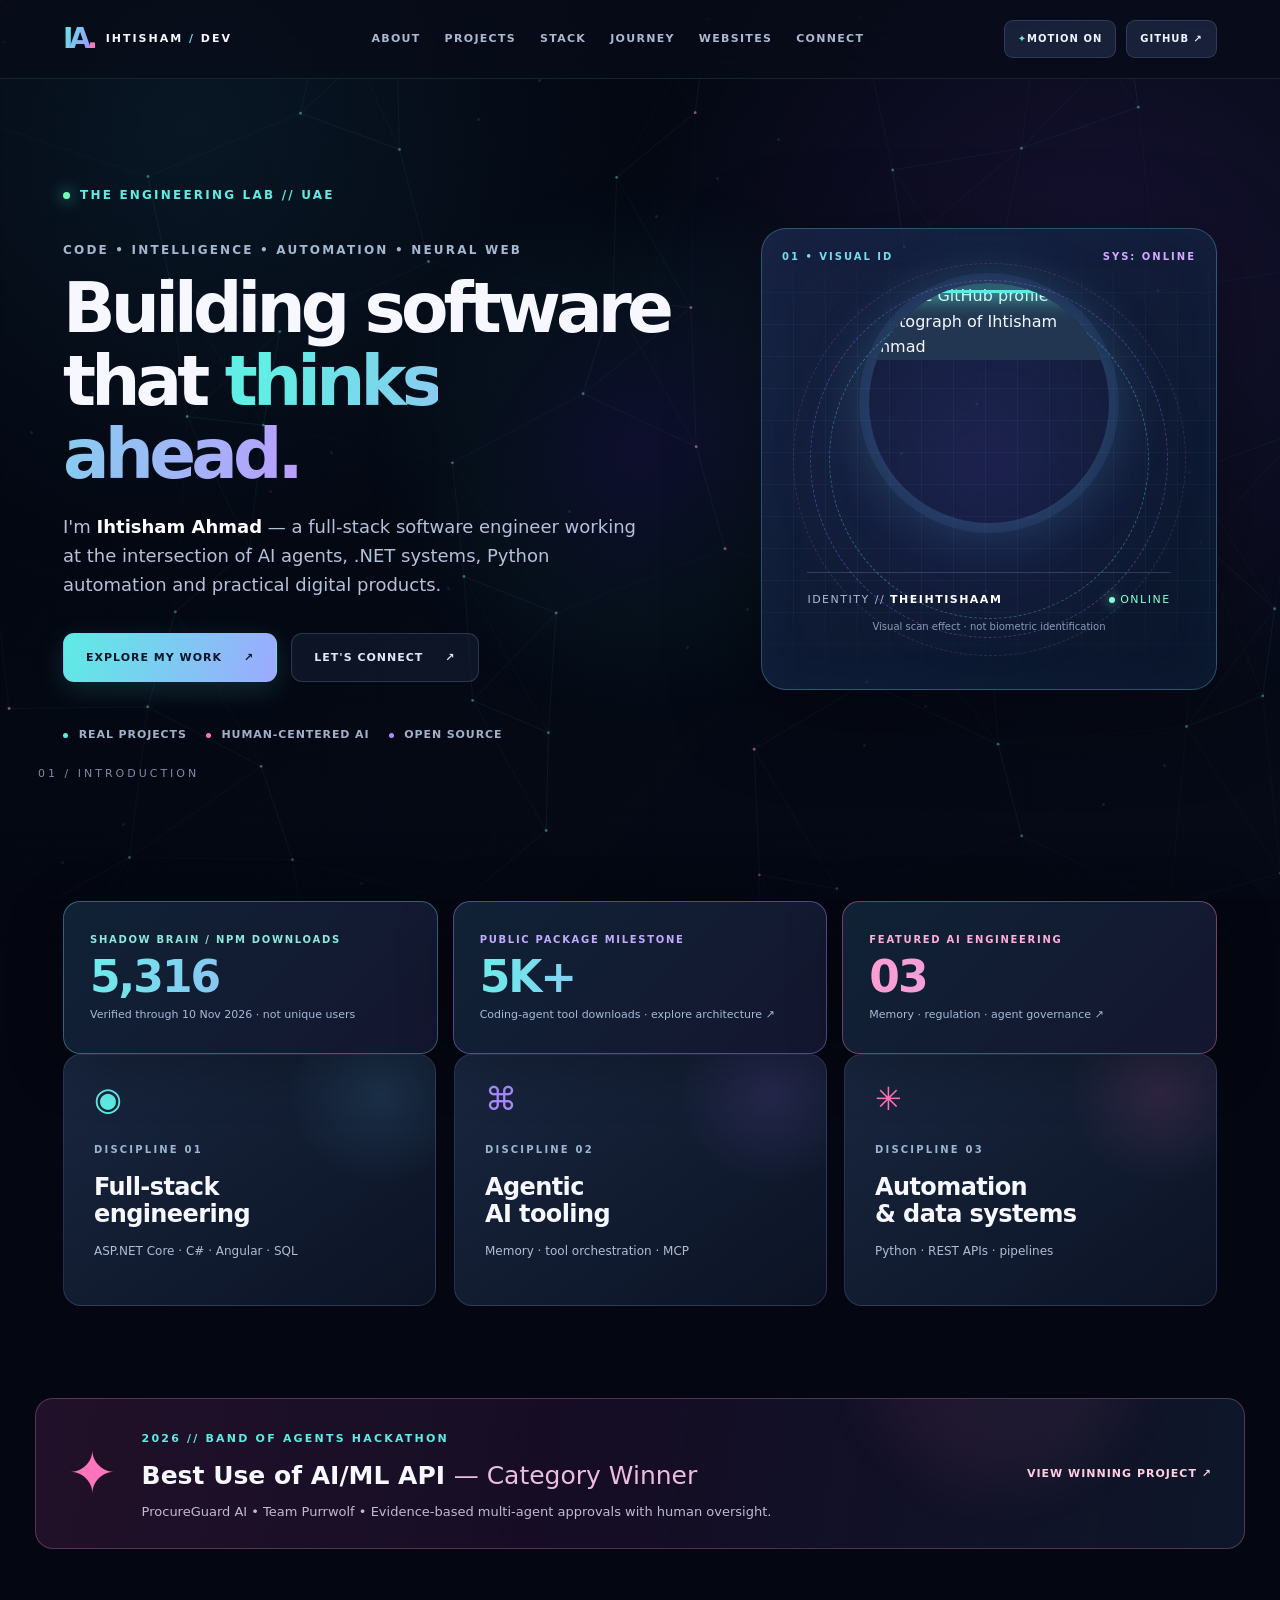
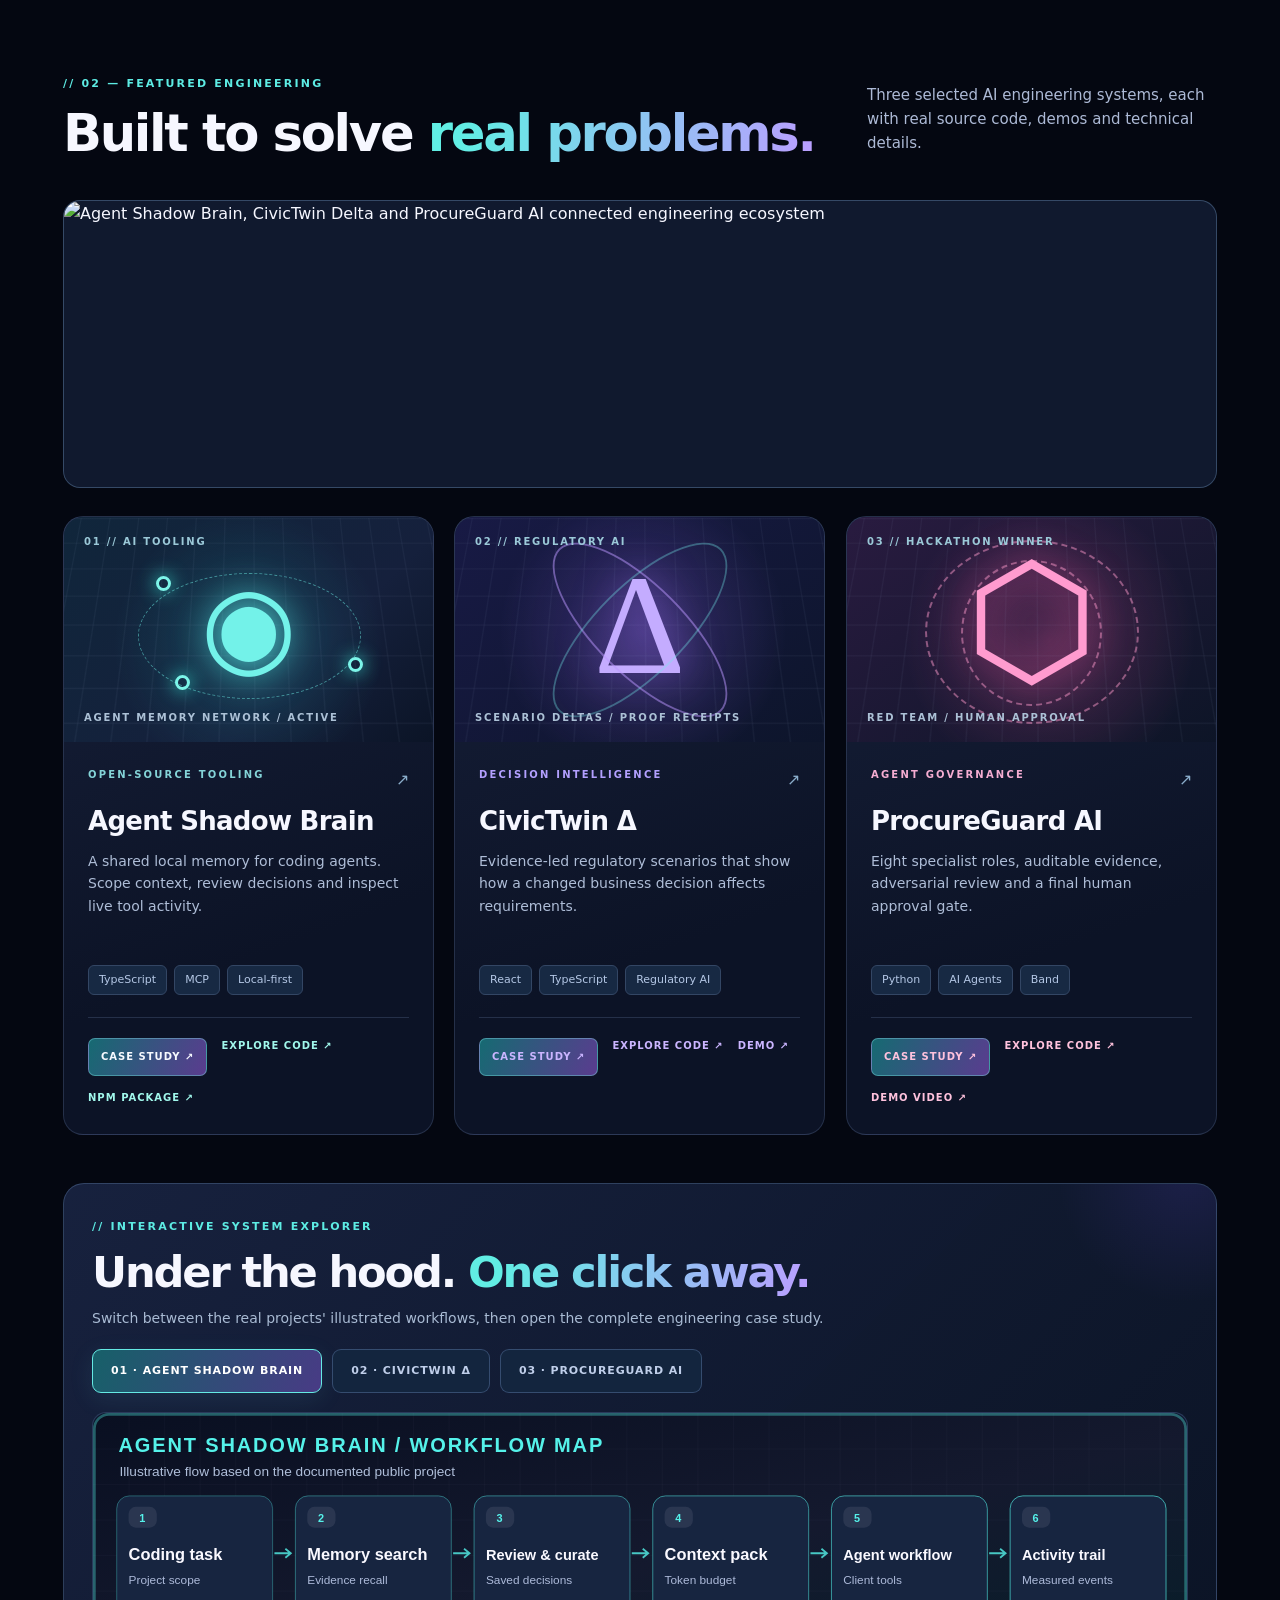
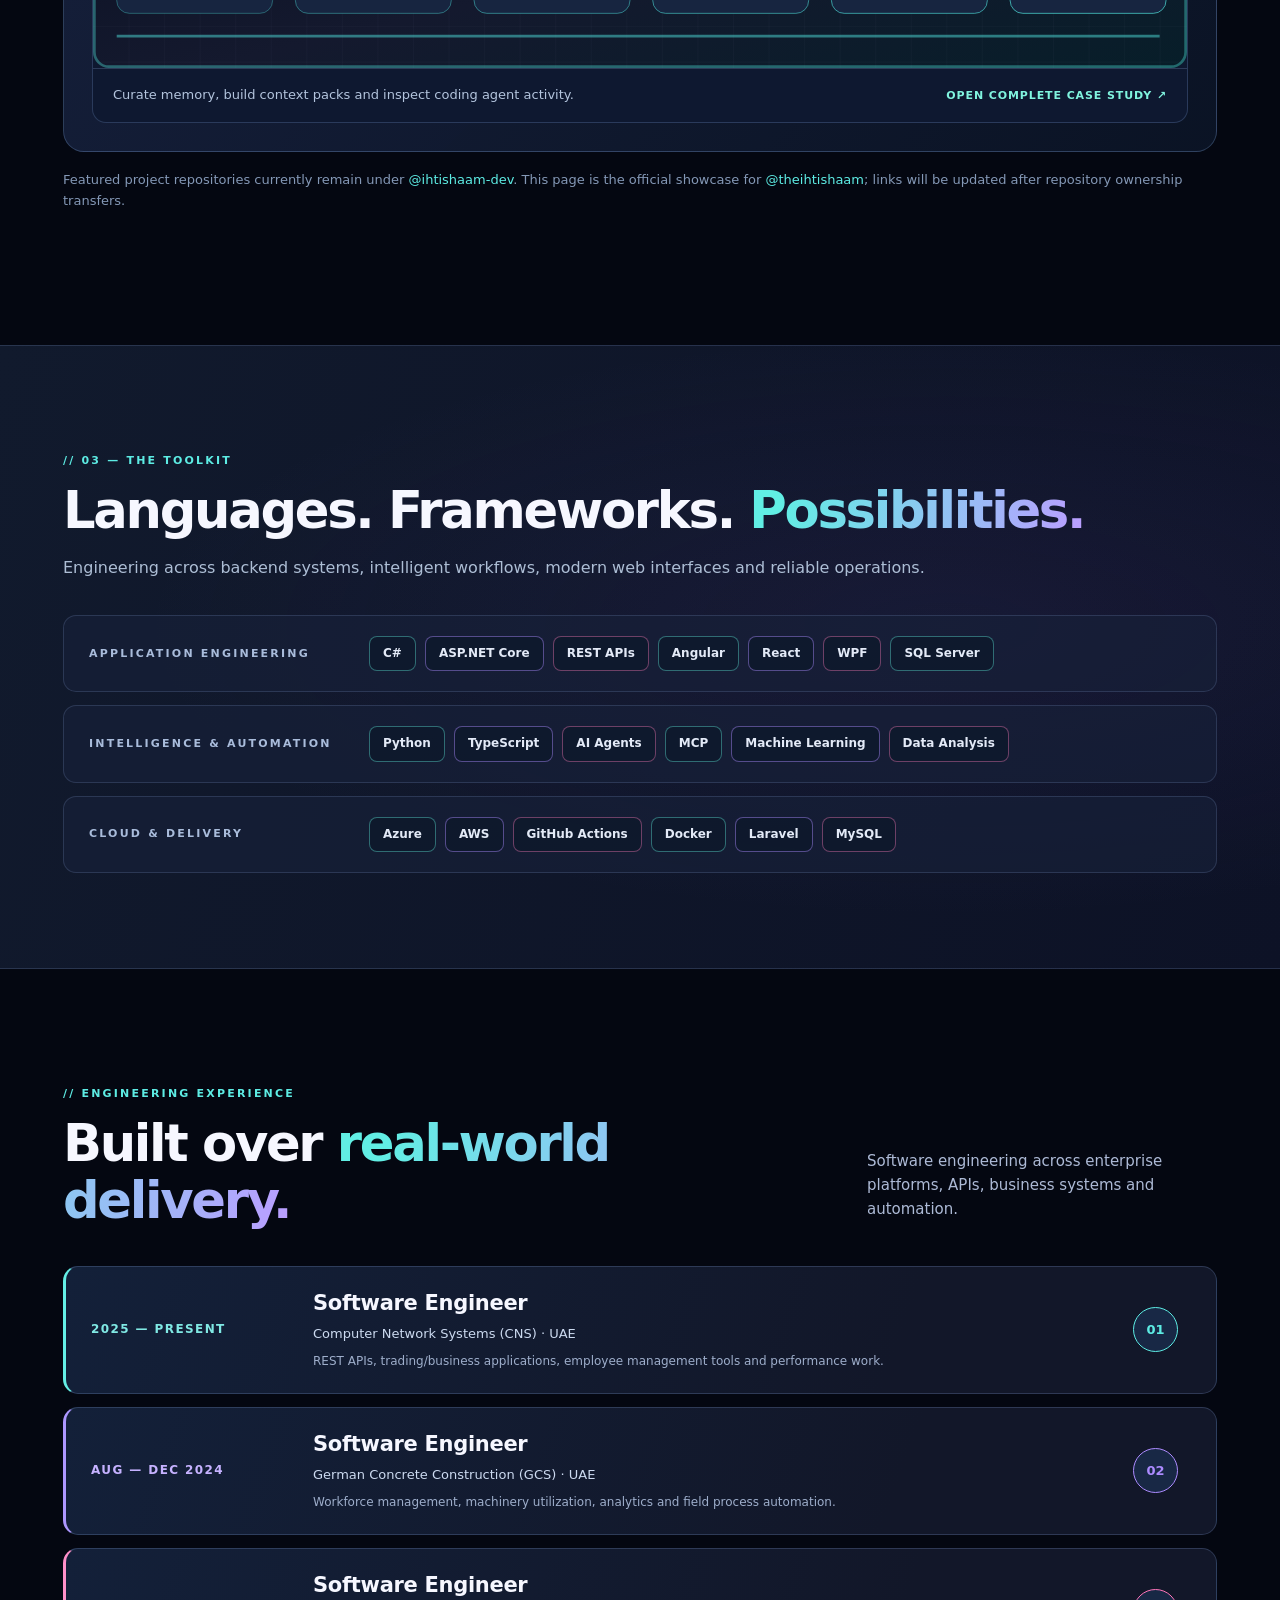
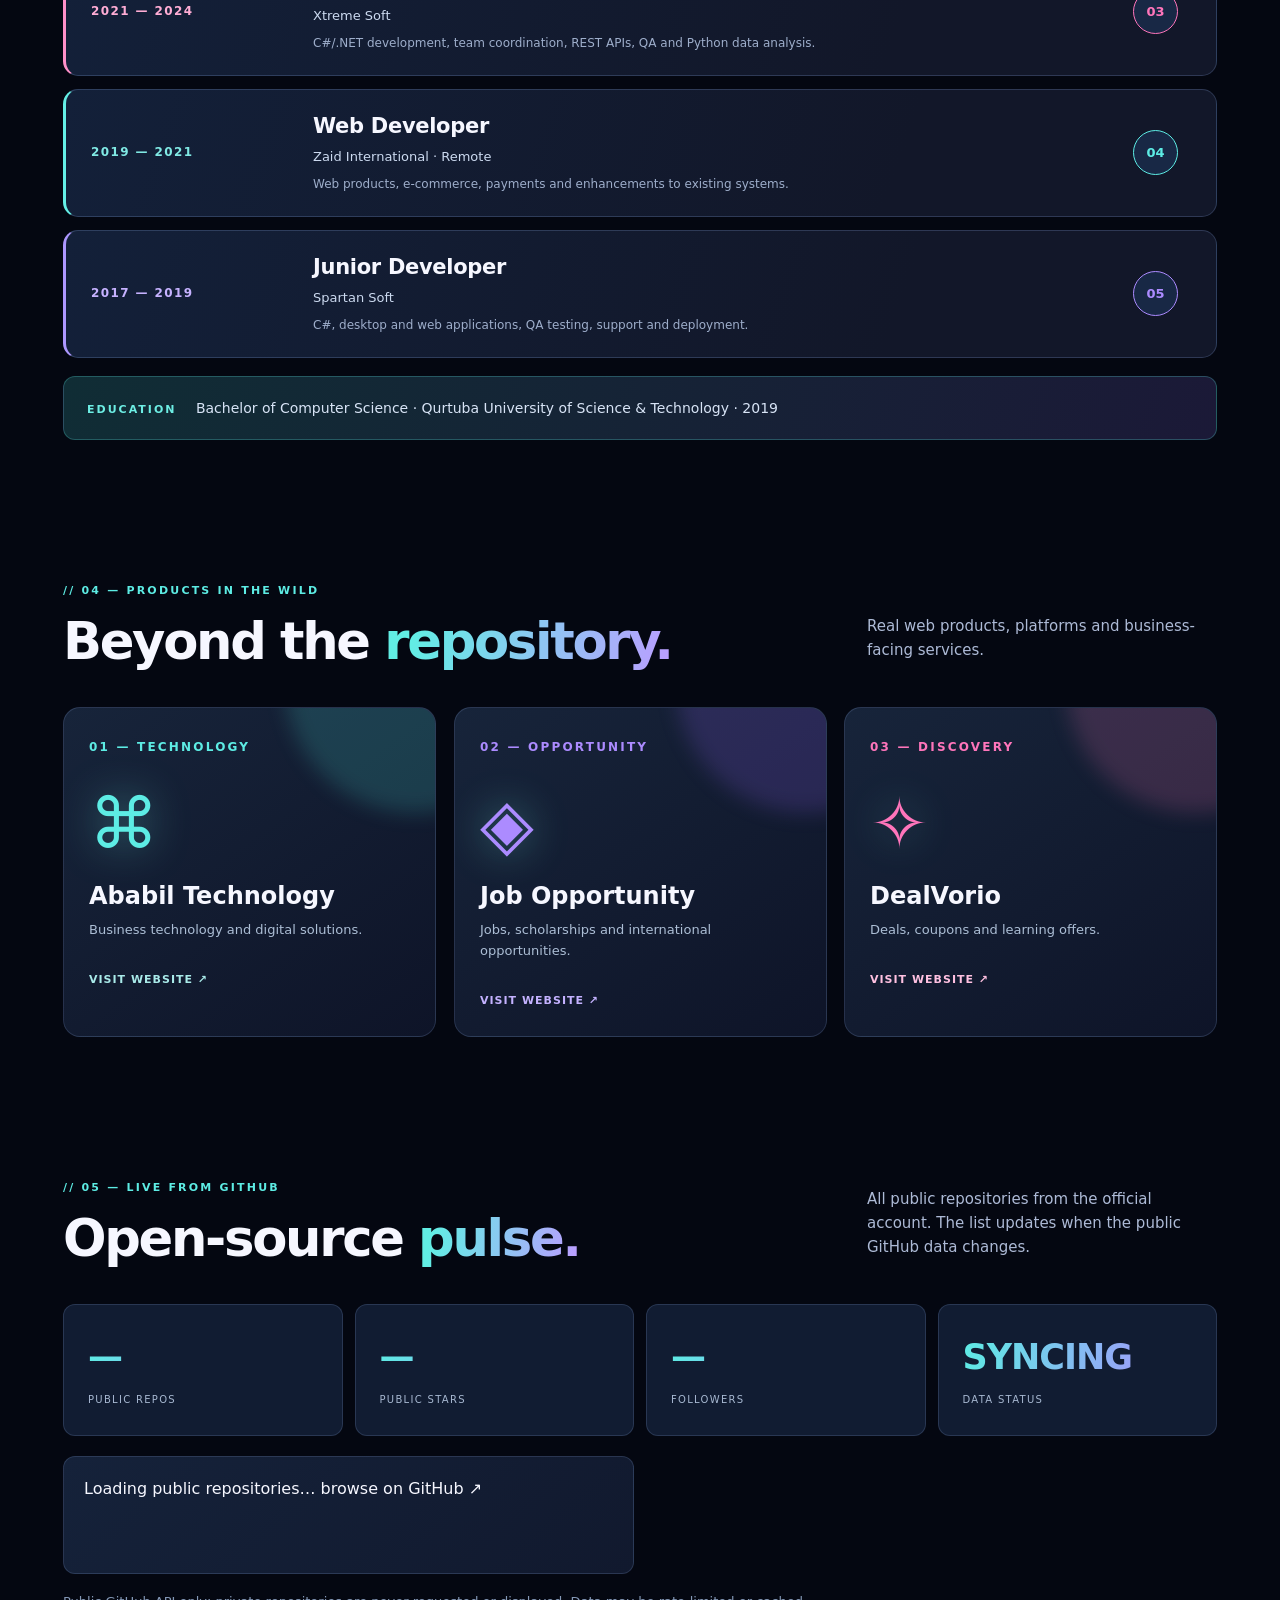
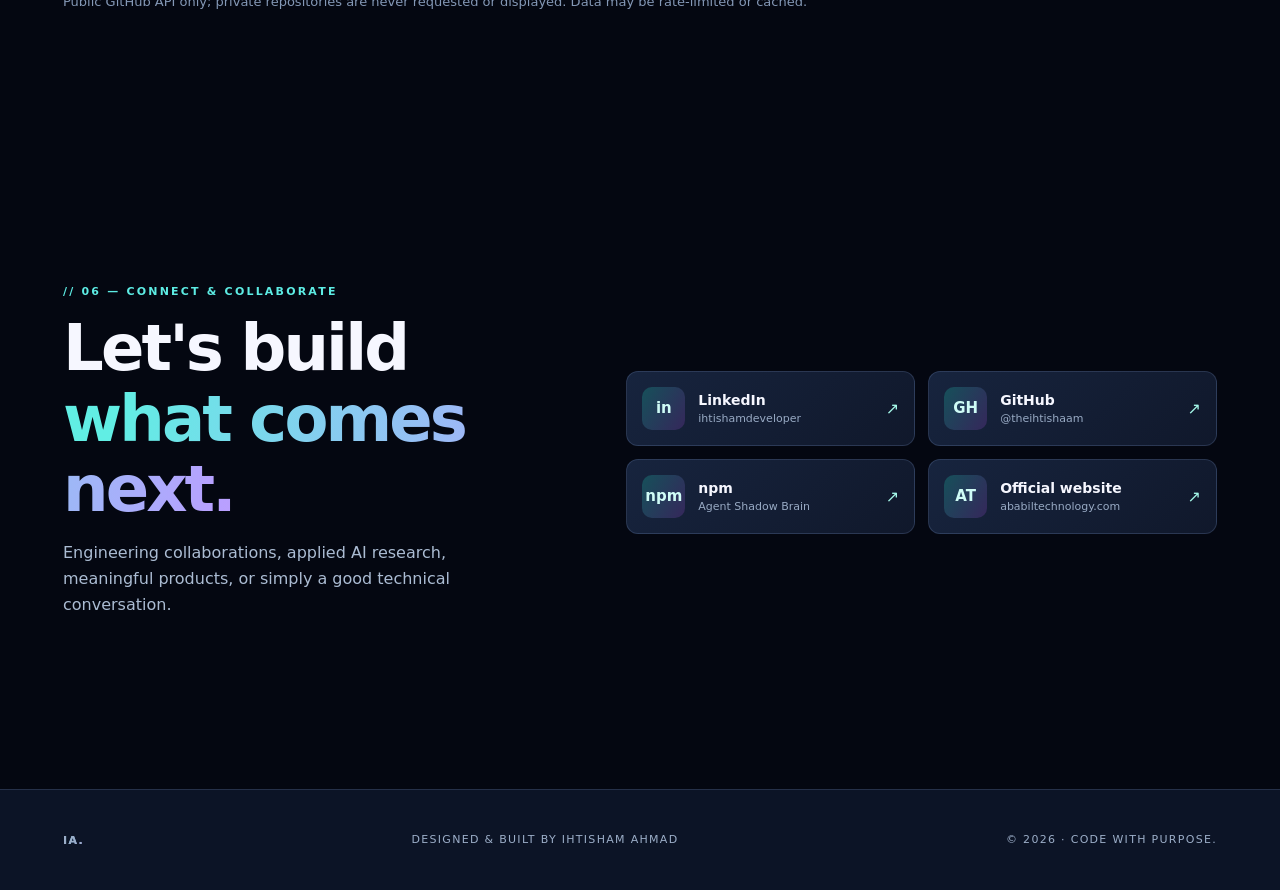
==== commit f5af62e3: "feat: interactive black cursor-reactive spider web and 5K+ npm impact dashboard" ====
--- a/docs/index.html
+++ b/docs/index.html
@@ -12,9 +12,11 @@
   <link rel="icon" href="data:image/svg+xml,%3Csvg xmlns='http://www.w3.org/2000/svg' viewBox='0 0 64 64'%3E%3Crect width='64' height='64' rx='16' fill='%230a1024'/%3E%3Cpath d='M18 43V19h8v24zm20 0V19h8v24z' fill='%2361efe5'/%3E%3C/svg%3E">
   <link rel="stylesheet" href="./style.css">
   <script src="./app.js" defer></script>
+  <script src="./spider-web.js" defer></script>
 </head>
 <body>
   <a href="#main" class="skip-link">Skip to content</a>
+  <canvas id="spider-web" aria-hidden="true"></canvas>
   <div class="grain" aria-hidden="true"></div>
   <div class="spotlight" aria-hidden="true"></div>
   <div id="reading-progress" aria-hidden="true"></div>
@@ -35,7 +37,7 @@
     <section id="top" class="hero shell">
       <div class="hero-copy">
         <p class="eyebrow"><span class="status-light"></span> THE ENGINEERING LAB // UAE</p>
-        <p class="overline">CODE • INTELLIGENCE • AUTOMATION</p>
+        <p class="overline">CODE • INTELLIGENCE • AUTOMATION • NEURAL WEB</p>
         <h1>Building software<br>that <span class="rainbow">thinks ahead.</span></h1>
         <p class="hero-intro">I'm <strong>Ihtisham Ahmad</strong> — a full-stack software engineer working at the intersection of AI agents, .NET systems, Python automation and practical digital products.</p>
         <div class="hero-actions">
@@ -58,6 +60,17 @@
       </div>
       <div class="hero-index" aria-hidden="true">01 / INTRODUCTION</div>
     </section>
+    <section class="impact-strip shell" aria-label="Open-source impact">
+      <a href="https://www.npmjs.com/package/@theihtisham/agent-shadow-brain" target="_blank" rel="noopener noreferrer" class="impact-stat">
+        <span class="impact-label">SHADOW BRAIN / NPM DOWNLOADS</span><strong id="npm-downloads-count" data-default="5316">5,316</strong><span class="impact-foot" id="npm-downloads-date">Verified through 10 Nov 2026 · not unique users</span>
+      </a>
+      <a href="./projects/agent-shadow-brain.html" class="impact-stat">
+        <span class="impact-label">PUBLIC PACKAGE MILESTONE</span><strong>5K+</strong><span class="impact-foot">Coding-agent tool downloads · explore architecture ↗</span>
+      </a>
+      <a href="#work" class="impact-stat">
+        <span class="impact-label">FEATURED AI ENGINEERING</span><strong>03</strong><span class="impact-foot">Memory · regulation · agent governance ↗</span>
+      </a>
+    </section>
     <section id="about" class="shell highlights">
       <div class="highlight tile tilt-card" data-tilt><span class="tile-symbol cyan">◉</span><span class="tile-kicker">DISCIPLINE 01</span><h2>Full-stack<br>engineering</h2><p>ASP.NET Core · C# · Angular · SQL</p></div>
       <div class="highlight tile tilt-card" data-tilt><span class="tile-symbol violet">⌘</span><span class="tile-kicker">DISCIPLINE 02</span><h2>Agentic<br>AI tooling</h2><p>Memory · tool orchestration · MCP</p></div>
@@ -68,6 +81,7 @@
     </section>
     <section id="work" class="section shell">
       <div class="section-heading"><div><p class="section-kicker">// 02 — FEATURED ENGINEERING</p><h2>Built to solve <span class="rainbow">real problems.</span></h2></div><p>Three selected AI engineering systems, each with real source code, demos and technical details.</p></div>
+      <a class="ecosystem-diagram" href="#workflow-explorer" aria-label="Explore all three AI engineering projects and their workflows"><img src="./assets/project-overview.svg" width="1200" height="298" alt="Agent Shadow Brain, CivicTwin Delta and ProcureGuard AI connected engineering ecosystem" loading="lazy"></a>
       <div class="project-grid">
         <article class="project-card project-teal tilt-card" data-tilt>
           <div class="project-art"><span class="project-counter">01 // AI TOOLING</span><div class="art-grid neural-art"><span class="neural-node node-a"></span><span class="neural-node node-b"></span><span class="neural-node node-c"></span><span class="neural-core">◉</span></div><span class="project-art-caption">AGENT MEMORY NETWORK / ACTIVE</span></div>
--- a/docs/style.css
+++ b/docs/style.css
@@ -41,3 +41,34 @@
 .caseflow-panel{position:relative;border:1px solid rgba(132,169,225,.24);border-radius:14px;overflow:hidden;background:#0e1830}.caseflow-panel>a{display:block}.caseflow-panel img{display:block;width:100%;height:auto;transition:transform .35s}.caseflow-panel>a:hover img{transform:scale(1.015)}
 .caseflow-bottom{border-top:1px solid rgba(155,184,231,.22);display:flex;justify-content:space-between;gap:25px;align-items:center;padding:16px 20px}.caseflow-bottom p{font-size:13px;color:#b3c4dd;margin:0}.caseflow-bottom a{white-space:nowrap;color:#80f4df;font-weight:850;letter-spacing:.9px;font-size:11px}.caseflow-bottom a:hover{color:#fff}
 @media(max-width:680px){.caseflow-explorer{padding:18px}.caseflow-tabs{display:grid;grid-template-columns:1fr}.caseflow-tab{text-align:left}.caseflow-bottom{flex-direction:column;align-items:flex-start;gap:8px}}
+
+
+/* Persistent black neural spider-web background, embedded in this GitHub Pages project. */
+:root{--bg:#040711;--surface:#0e1425;--surface2:#161c31}
+body{background-color:#040711}
+#spider-web{position:fixed;inset:0;width:100%;height:100%;z-index:0;pointer-events:none;display:block;opacity:.88;mix-blend-mode:screen;filter:drop-shadow(0 0 5px rgba(77,230,225,.13))}
+body.motion-off #spider-web{opacity:.35}
+main{position:relative;z-index:1}
+.site-header{z-index:40}
+.footer{position:relative;z-index:1}
+#particle-field{opacity:.48}
+.hero{position:relative}
+.hero::after{content:"";position:absolute;pointer-events:none;left:-4%;right:-4%;bottom:0;height:130px;background:linear-gradient(180deg,transparent,#040711 93%)}
+.hero-copy,.hero-visual,.hero-index{position:relative;z-index:2}
+.impact-strip{display:grid;grid-template-columns:repeat(3,minmax(0,1fr));gap:15px;margin-top:-60px;position:relative;z-index:2}
+.impact-stat{display:grid;gap:7px;align-content:center;min-height:153px;padding:22px 26px;border-radius:17px;background:linear-gradient(135deg,#102235,#14162f);border:1px solid rgba(108,217,230,.37);box-shadow:0 12px 55px rgba(0,0,0,.25);transition:transform .25s,border-color .25s,box-shadow .25s}
+.impact-stat:hover{transform:translateY(-6px);border-color:#82fcf1;box-shadow:0 15px 50px rgba(86,181,242,.15)}
+.impact-stat:nth-child(2){border-color:rgba(171,140,255,.42)}
+.impact-stat:nth-child(3){border-color:rgba(251,121,190,.4)}
+.impact-label{font-size:10px;font-weight:850;letter-spacing:1.7px;color:#8de9e0}
+.impact-stat:nth-child(2) .impact-label{color:#c1abff}
+.impact-stat:nth-child(3) .impact-label{color:#ffafd7}
+.impact-stat strong{font-size:44px;line-height:1;font-weight:900;background:linear-gradient(110deg,#6ceee9,#b08eff);background-clip:text;color:transparent;letter-spacing:-2px}
+.impact-stat:nth-child(3) strong{background:linear-gradient(115deg,#ff9fd2,#bf9eff);background-clip:text}
+.impact-foot{font-size:11px;color:#a7bad6}
+.ecosystem-diagram{display:block;overflow:hidden;border-radius:17px;border:1px solid rgba(135,181,227,.31);margin-bottom:28px;background:#10192e;transition:border-color .3s,box-shadow .3s}
+.ecosystem-diagram:hover{border-color:#80efea;box-shadow:0 10px 45px rgba(87,211,231,.13)}
+.ecosystem-diagram img{display:block;width:100%;height:auto}
+@media(max-width:820px){.impact-strip{grid-template-columns:repeat(2,minmax(0,1fr));margin-top:-20px}.impact-stat:last-child{grid-column:1/-1}}
+@media(max-width:540px){.impact-strip{grid-template-columns:1fr;gap:10px;margin-top:-25px}.impact-stat:last-child{grid-column:auto}.impact-stat{min-height:115px;padding:17px 20px}.impact-stat strong{font-size:36px}}
+@media(prefers-reduced-motion:reduce){#spider-web{opacity:.30}}
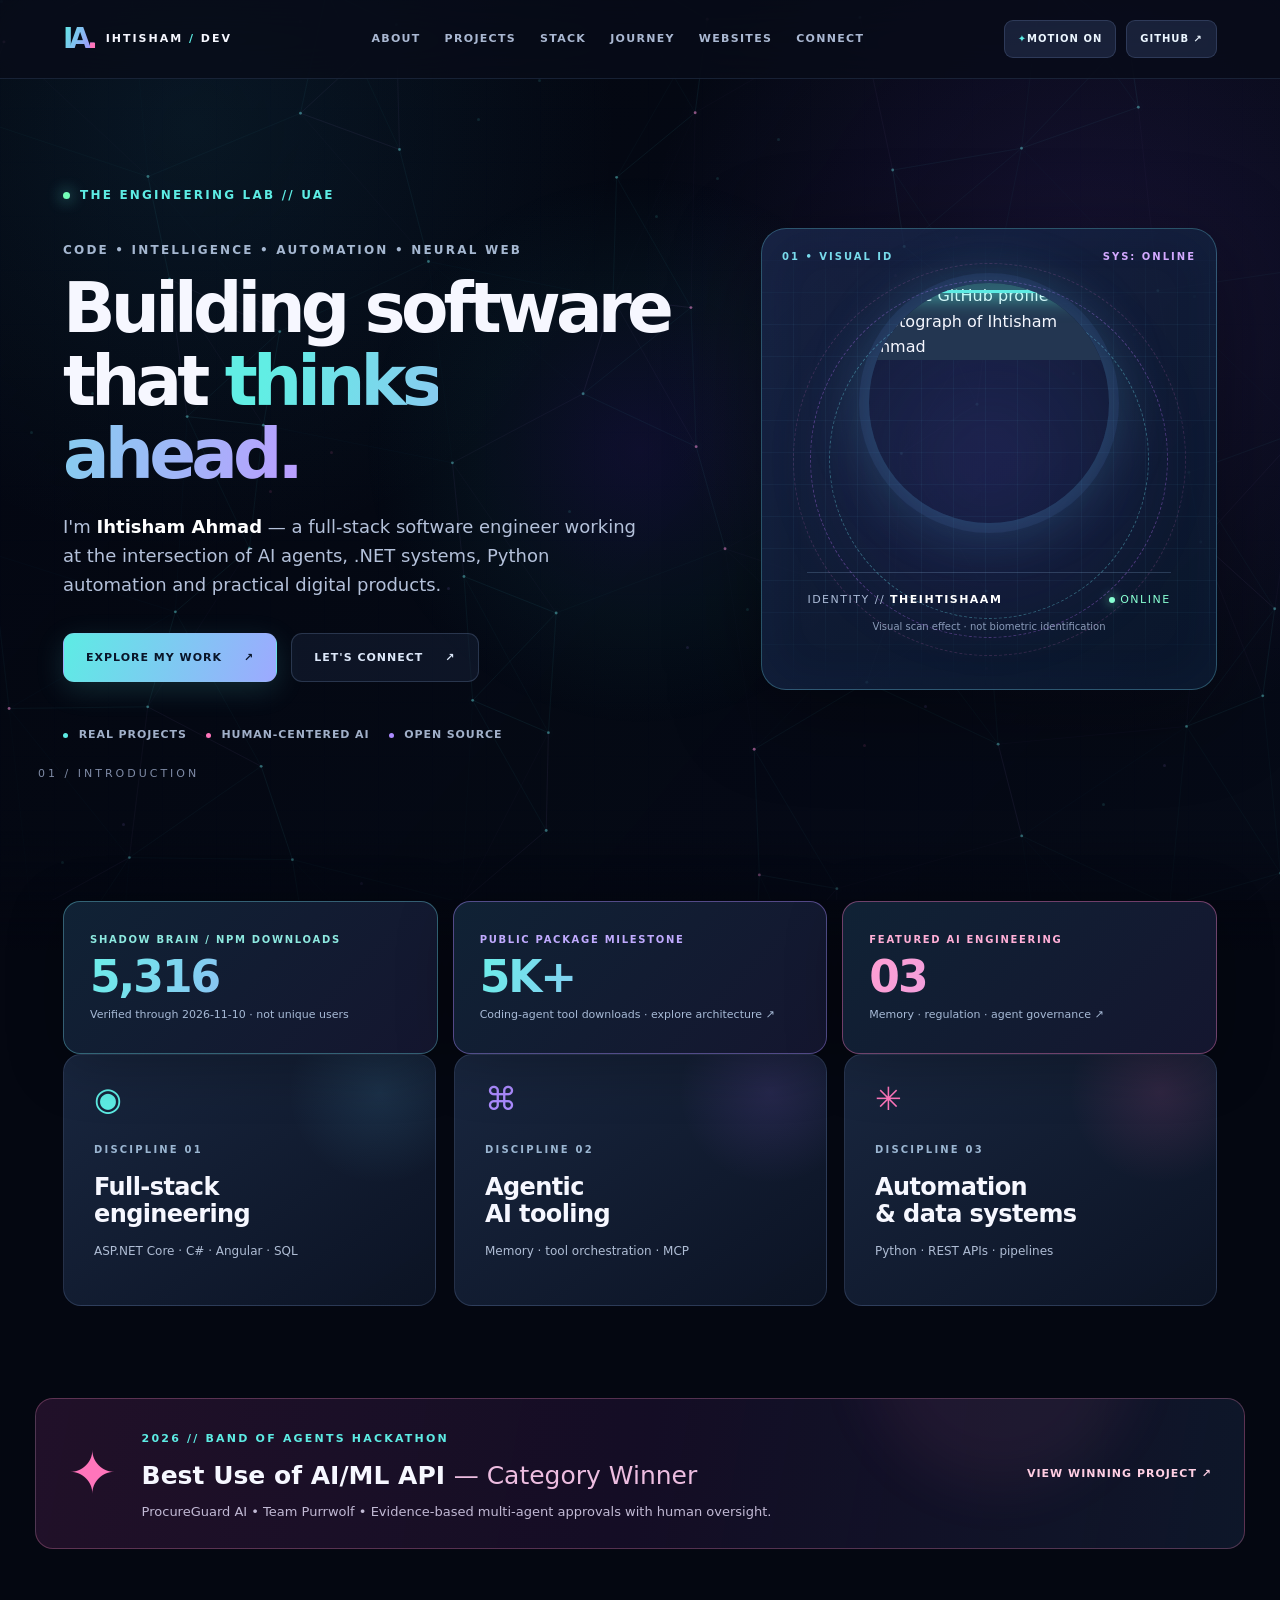
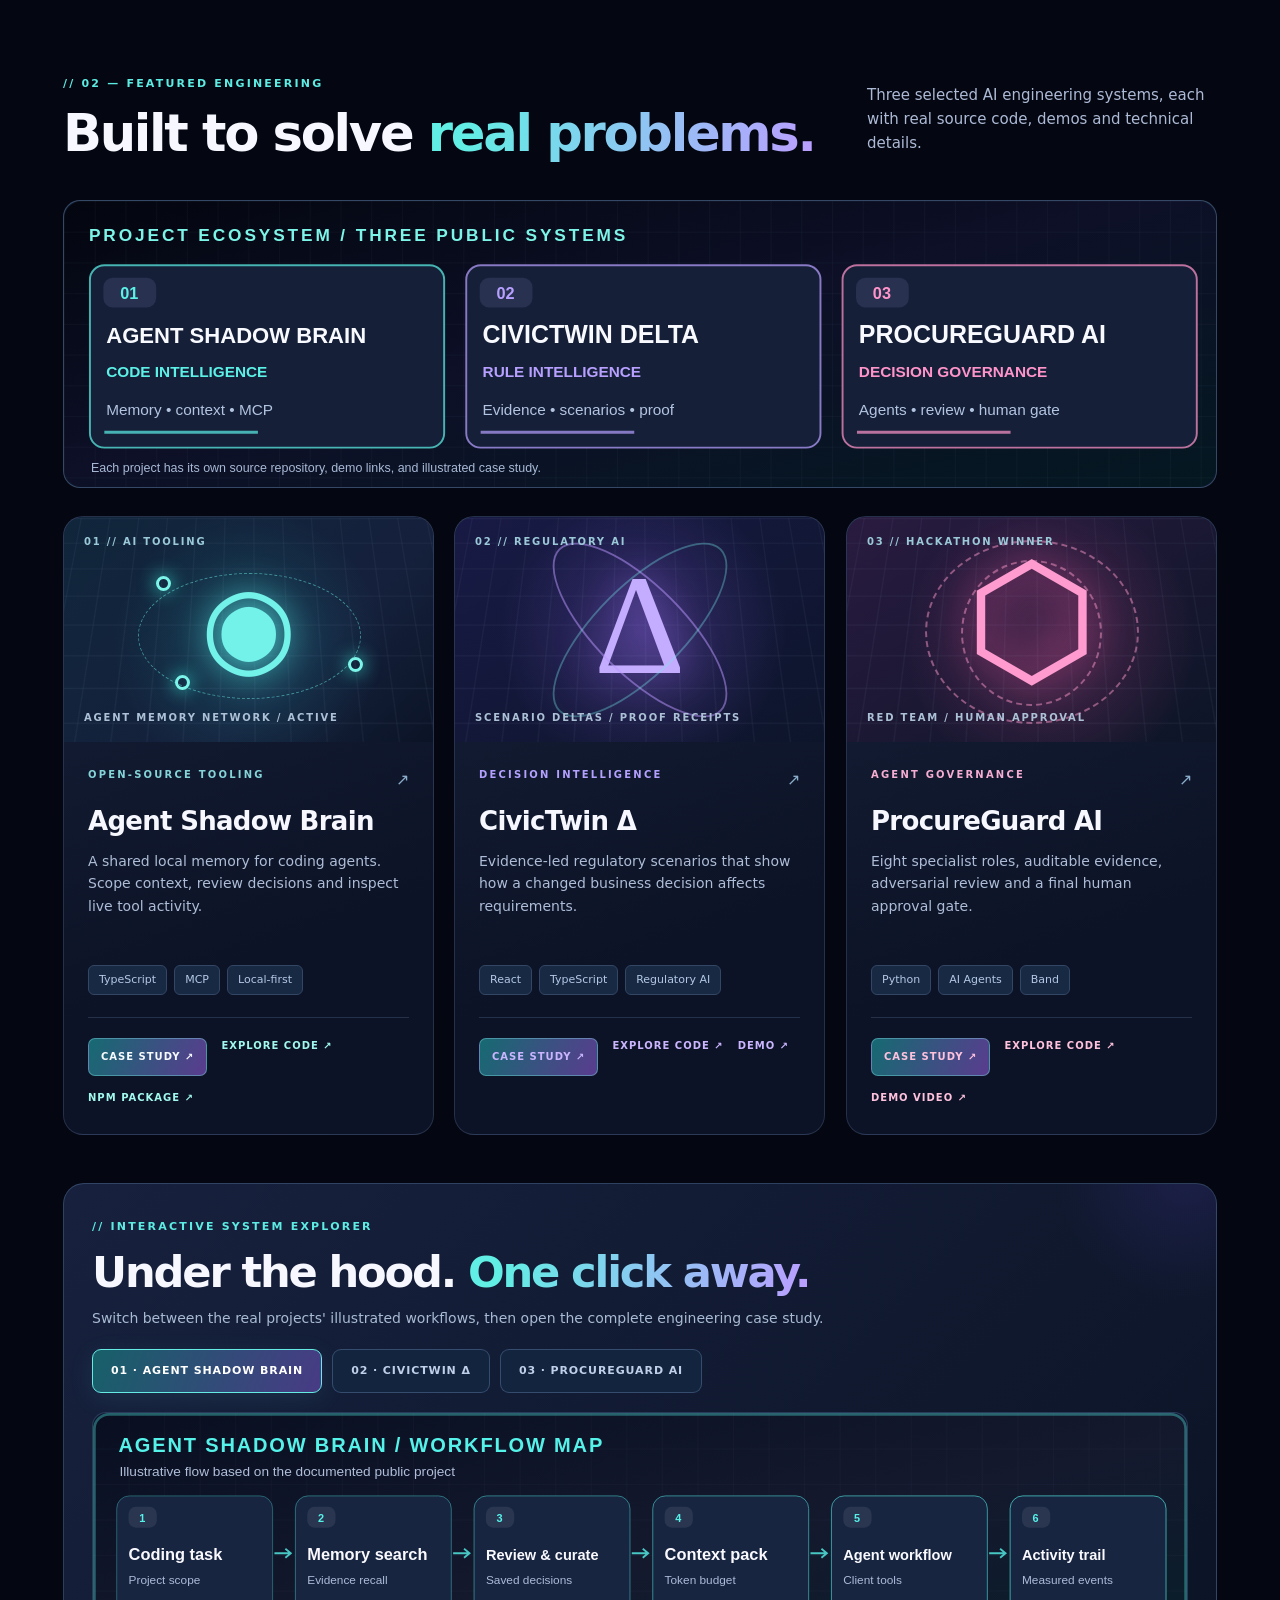
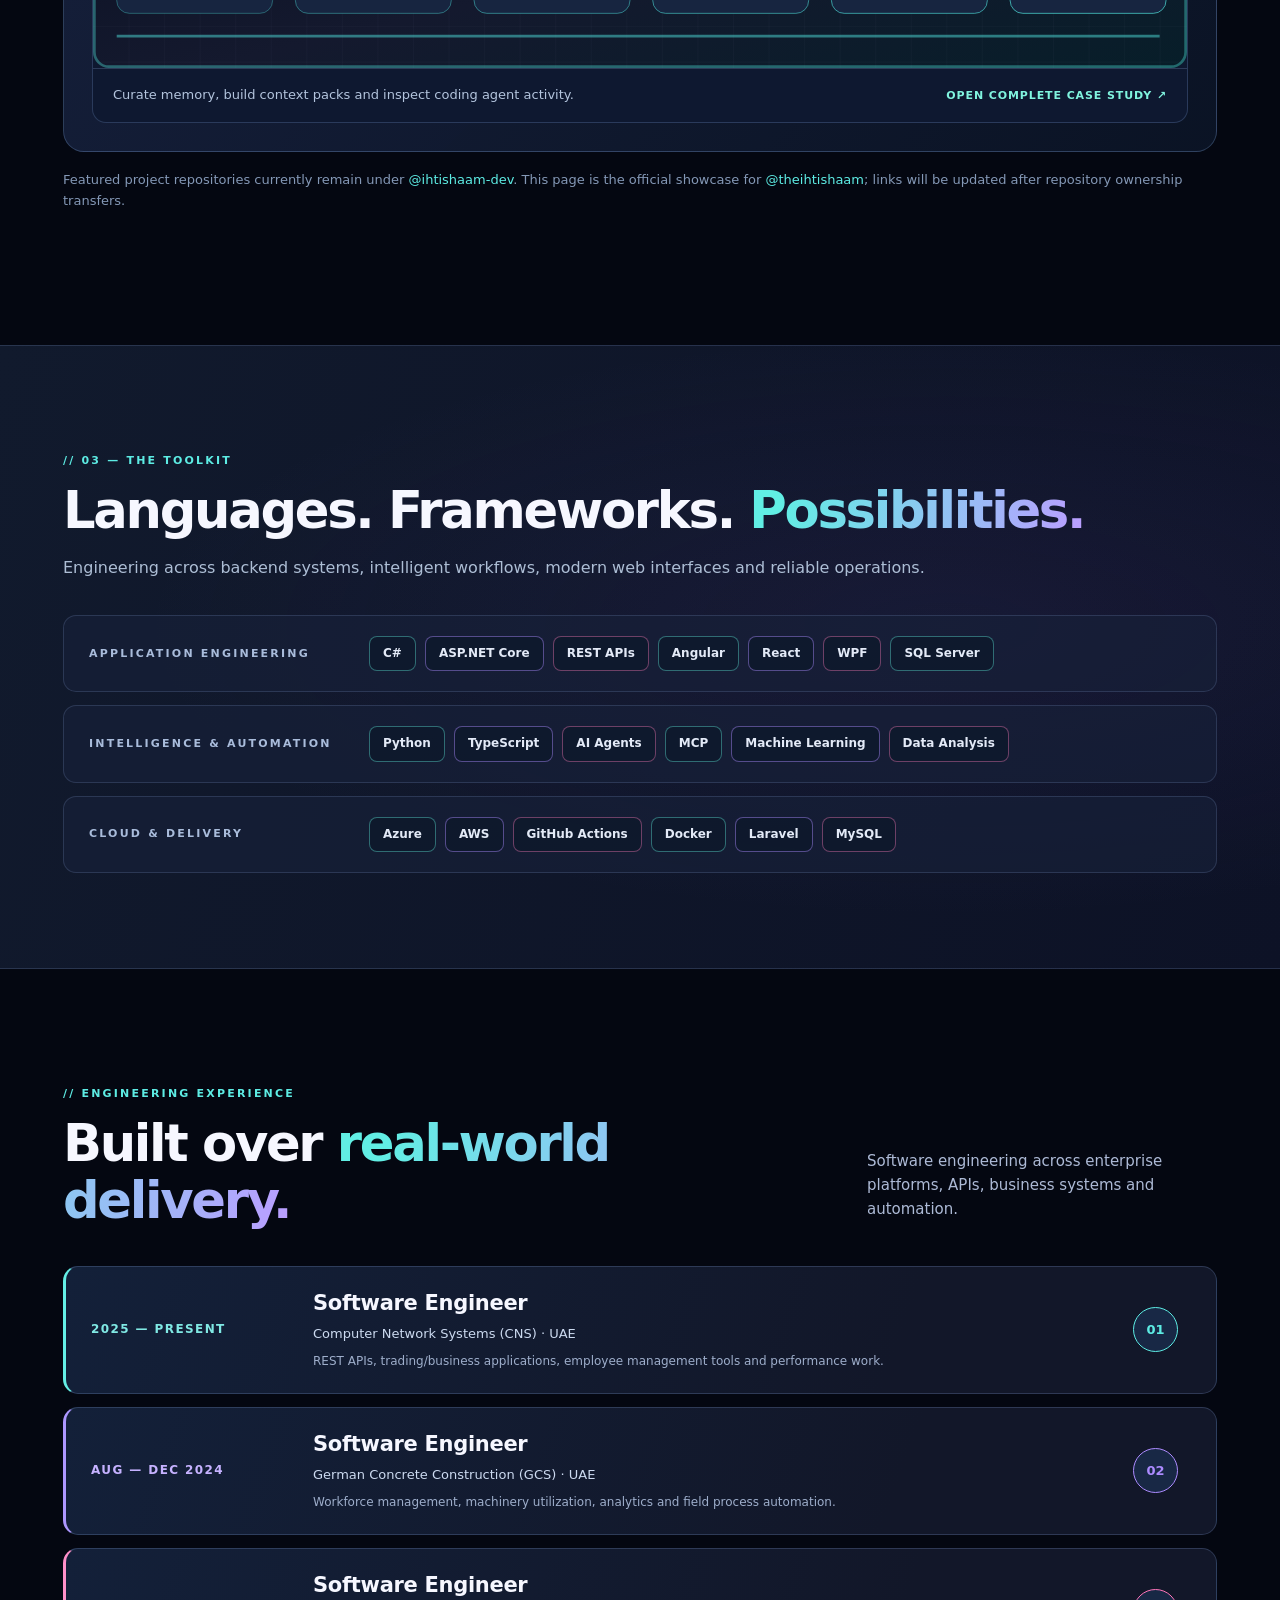
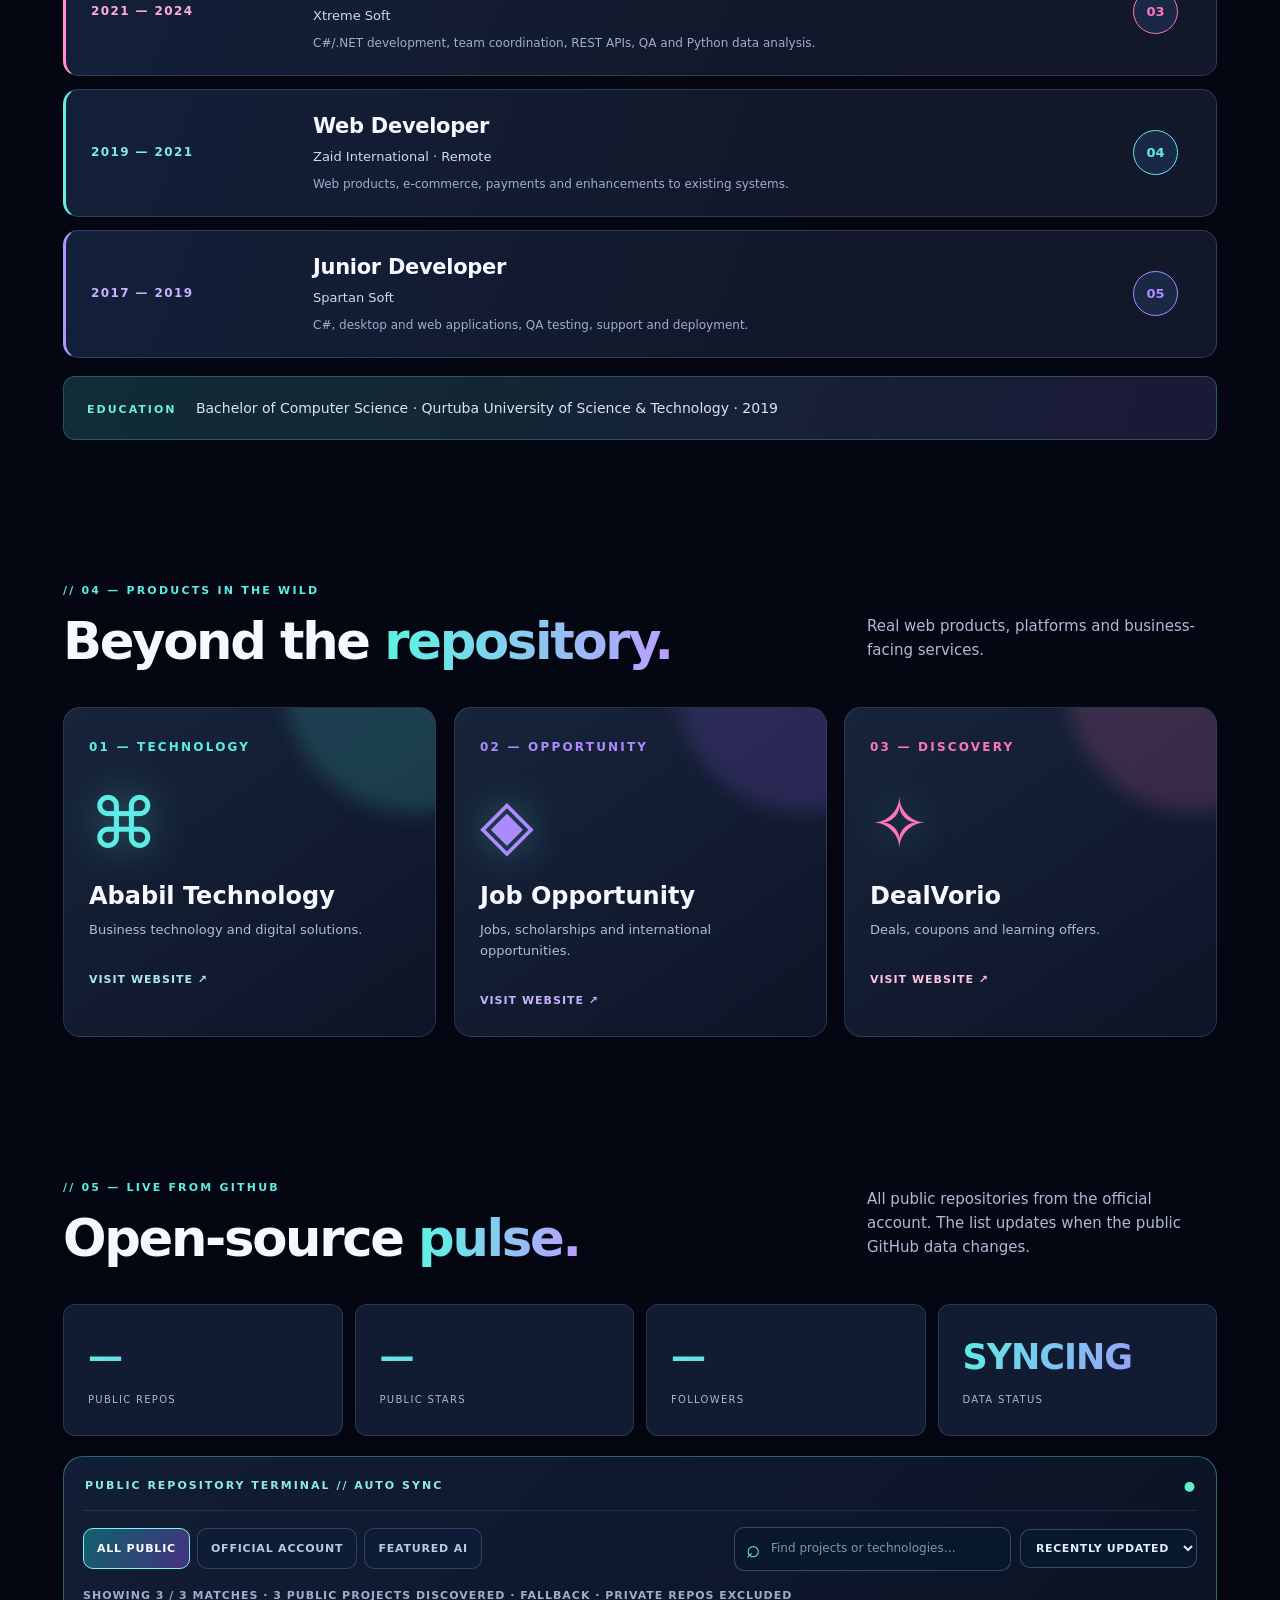
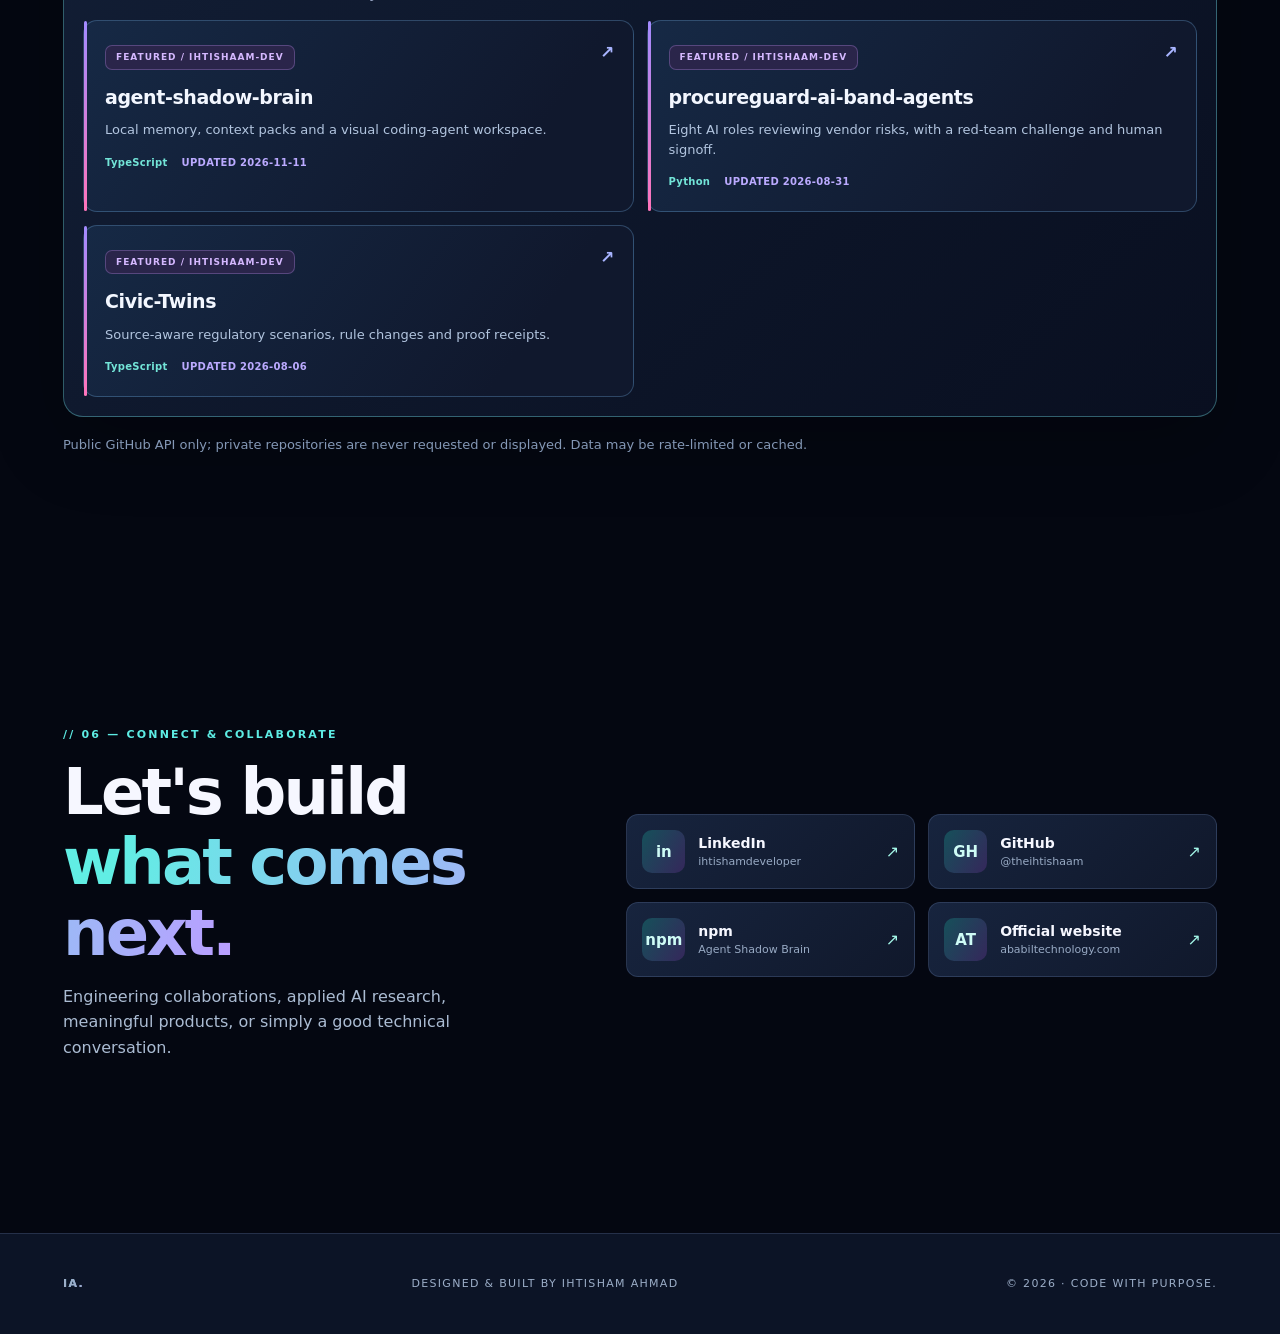
==== commit 3abc00fc: "feat: searchable automatic project terminal with official/featured filters and accessible controls" ====
--- a/docs/index.html
+++ b/docs/index.html
@@ -12,6 +12,7 @@
   <link rel="icon" href="data:image/svg+xml,%3Csvg xmlns='http://www.w3.org/2000/svg' viewBox='0 0 64 64'%3E%3Crect width='64' height='64' rx='16' fill='%230a1024'/%3E%3Cpath d='M18 43V19h8v24zm20 0V19h8v24z' fill='%2361efe5'/%3E%3C/svg%3E">
   <link rel="stylesheet" href="./style.css">
   <script src="./app.js" defer></script>
+  <script src="./catalogue.js" defer></script>
   <script src="./spider-web.js" defer></script>
 </head>
 <body>
@@ -140,7 +141,26 @@
     <section id="public" class="section shell">
       <div class="section-heading"><div><p class="section-kicker">// 05 — LIVE FROM GITHUB</p><h2>Open-source <span class="rainbow">pulse.</span></h2></div><p>All public repositories from the official account. The list updates when the public GitHub data changes.</p></div>
       <div class="stats-row"><div><strong id="stat-repos">—</strong><span>PUBLIC REPOS</span></div><div><strong id="stat-stars">—</strong><span>PUBLIC STARS</span></div><div><strong id="stat-followers">—</strong><span>FOLLOWERS</span></div><div><strong id="stat-status">SYNCING</strong><span>DATA STATUS</span></div></div>
-      <div id="repo-list" class="repo-grid" aria-live="polite"><a class="repo-item" href="https://github.com/theihtishaam?tab=repositories">Loading public repositories… browse on GitHub ↗</a></div>
+      <div class="repo-explorer" aria-label="Public repository explorer">
+        <div class="repo-explorer-head">
+          <span class="repo-explorer-kicker">PUBLIC REPOSITORY TERMINAL // AUTO SYNC</span>
+          <span class="repo-explorer-light" aria-hidden="true">●</span>
+        </div>
+        <div class="repo-toolbar">
+          <div class="repo-filter-group" role="group" aria-label="Filter repositories">
+            <button type="button" class="repo-filter is-active" data-filter="all" aria-pressed="true">ALL PUBLIC</button>
+            <button type="button" class="repo-filter" data-filter="official" aria-pressed="false">OFFICIAL ACCOUNT</button>
+            <button type="button" class="repo-filter" data-filter="featured" aria-pressed="false">FEATURED AI</button>
+          </div>
+          <div class="repo-controls">
+            <label class="repo-search-wrap"><span class="repo-search-icon" aria-hidden="true">⌕</span><span class="visually-hidden">Search repositories</span><input id="repo-search" type="search" placeholder="Find projects or technologies…" autocomplete="off" aria-label="Search repositories"></label>
+            <label class="repo-sort-wrap"><span class="visually-hidden">Sort repositories</span><select id="repo-sort" aria-label="Sort repositories"><option value="updated">RECENTLY UPDATED</option><option value="name">NAME A–Z</option></select></label>
+          </div>
+        </div>
+        <p id="repo-result-summary" class="repo-result-summary" role="status" aria-live="polite">Loading public projects…</p>
+        <div id="repo-list" class="repo-grid"><a class="repo-item" href="https://github.com/theihtishaam?tab=repositories">Browse public GitHub repositories ↗</a></div>
+        <button id="repo-show-more" class="repo-show-more" type="button" hidden>SHOW MORE PUBLIC PROJECTS ↓</button>
+      </div>
       <p class="data-footnote">Public GitHub API only; private repositories are never requested or displayed. Data may be rate-limited or cached.</p>
     </section>
     <section id="contact" class="section shell contact">
--- a/docs/style.css
+++ b/docs/style.css
@@ -72,3 +72,40 @@
 @media(max-width:820px){.impact-strip{grid-template-columns:repeat(2,minmax(0,1fr));margin-top:-20px}.impact-stat:last-child{grid-column:1/-1}}
 @media(max-width:540px){.impact-strip{grid-template-columns:1fr;gap:10px;margin-top:-25px}.impact-stat:last-child{grid-column:auto}.impact-stat{min-height:115px;padding:17px 20px}.impact-stat strong{font-size:36px}}
 @media(prefers-reduced-motion:reduce){#spider-web{opacity:.30}}
+
+
+/* Auto-discovering search/filter catalogue; dark and keyboard accessible */
+.visually-hidden{position:absolute!important;width:1px;height:1px;margin:-1px;padding:0;overflow:hidden;clip:rect(0,0,0,0);border:0;white-space:nowrap}
+.repo-explorer{padding:19px;background:linear-gradient(135deg,#121e35,#090f20);border:1px solid rgba(114,228,229,.36);border-radius:20px;box-shadow:0 25px 75px rgba(0,0,0,.24)}
+.repo-explorer-head{display:flex;align-items:center;justify-content:space-between;margin-bottom:16px;border-bottom:1px solid rgba(122,165,221,.15);padding:0 2px 13px}
+.repo-explorer-kicker{font-size:11px;color:#8aece5;font-weight:850;letter-spacing:2px}
+.repo-explorer-light{color:#61eec3;animation:pulse 3s ease-in-out infinite;font-size:13px}
+.repo-toolbar{display:flex;justify-content:space-between;gap:12px;flex-wrap:wrap;align-items:center}
+.repo-filter-group{display:flex;flex-wrap:wrap;gap:7px}
+.repo-filter{font-family:inherit;background:#0e1d35;color:#b7cbe5;border:1px solid rgba(124,168,217,.28);border-radius:10px;cursor:pointer;font-size:11px;font-weight:780;letter-spacing:.8px;padding:11px 13px;transition:background .2s,border-color .2s,transform .2s}
+.repo-filter:hover{transform:translateY(-2px);border-color:#81f4f0}
+.repo-filter.is-active{background:linear-gradient(115deg,#11616c,#443280);border-color:#83f3ea;color:white}
+.repo-controls{display:flex;flex-wrap:wrap;gap:9px;align-items:center}
+.repo-search-wrap{display:flex;align-items:center;gap:9px;border-radius:10px;background:#08172a;border:1px solid rgba(136,179,228,.34);padding:0 11px;min-height:44px}
+.repo-search-wrap:focus-within{border-color:#73f2e7;box-shadow:0 0 0 3px rgba(111,249,235,.08)}
+.repo-search-icon{font-size:24px;line-height:1;color:#7cf3e6}
+#repo-search{background:transparent;border:0;outline:none;color:#e4f4ff;width:min(230px,36vw);font:inherit;font-size:12px;min-height:42px}
+#repo-search::placeholder{color:#8394af}
+#repo-sort{font:inherit;font-size:11px;letter-spacing:.6px;font-weight:750;color:#dfedfc;border:1px solid rgba(136,179,228,.34);padding:11px;border-radius:10px;background:#08172a}
+.repo-result-summary{color:#9eaccb;font-size:11px;font-weight:650;letter-spacing:1px;margin:16px 0}
+.repo-grid{grid-template-columns:repeat(2,minmax(0,1fr))}
+.repo-item{min-height:160px;position:relative;background:linear-gradient(125deg,#162945,#10182d 78%);border:1px solid rgba(111,168,216,.32);padding:21px;border-radius:14px;box-shadow:none;transition:transform .25s,border-color .25s,box-shadow .25s}
+.repo-item:hover{border-color:#6af3e2;box-shadow:0 18px 40px rgba(6,15,42,.35)}
+.repo-item::before{content:"";position:absolute;left:0;top:0;bottom:0;width:3px;background:linear-gradient(#5ef4e9,#858eff);border-radius:2px}
+.repo-featured::before{background:linear-gradient(#a28bff,#ff74ba)}
+.repo-tag{display:inline-block;padding:4px 10px;margin-bottom:12px;border-radius:7px;background:#19334b;border:1px solid rgba(105,238,234,.28);font-size:9px;letter-spacing:1px;font-weight:800;color:#82f4e7}
+.repo-featured .repo-tag{background:#2a254a;color:#d5b8ff;border-color:rgba(192,149,246,.3)}
+.repo-name{font-size:19px;letter-spacing:-.4px;display:block;overflow-wrap:anywhere}
+.repo-desc{margin-top:8px;font-size:13px;line-height:1.5;color:#b2c5df}
+.repo-meta{margin-top:15px;gap:14px;color:#73e5d8;font-size:10px;font-weight:750;letter-spacing:.3px}
+.repo-date{color:#bbaaff}.repo-external{position:absolute;top:18px;right:18px;color:#a8b4ff;font-weight:900;font-size:17px}
+.repo-empty{grid-column:1/-1;border:1px dashed rgba(138,179,228,.4);border-radius:13px;padding:32px;text-align:center;background:#101b32;color:#adc1d8}
+.repo-show-more{display:block;margin:20px auto 0;padding:13px 26px;background:linear-gradient(120deg,#154a5a,#392b71);border:1px solid #60e9e3;border-radius:11px;color:white;font-size:11px;font-weight:850;letter-spacing:1.1px;cursor:pointer}
+.repo-show-more:hover{filter:brightness(1.18)}.repo-show-more[hidden]{display:none}
+@media(max-width:810px){.repo-toolbar{flex-direction:column;align-items:stretch}.repo-controls{width:100%}.repo-search-wrap{flex:1}#repo-search{width:100%}}
+@media(max-width:540px){.repo-explorer{padding:12px}.repo-filter-group{display:grid;grid-template-columns:1fr 1fr}.repo-filter-group .repo-filter:first-child{grid-column:1/-1}.repo-controls{display:grid;grid-template-columns:1fr}#repo-sort{width:100%}.repo-grid{grid-template-columns:1fr}.repo-explorer-kicker{font-size:9px}}
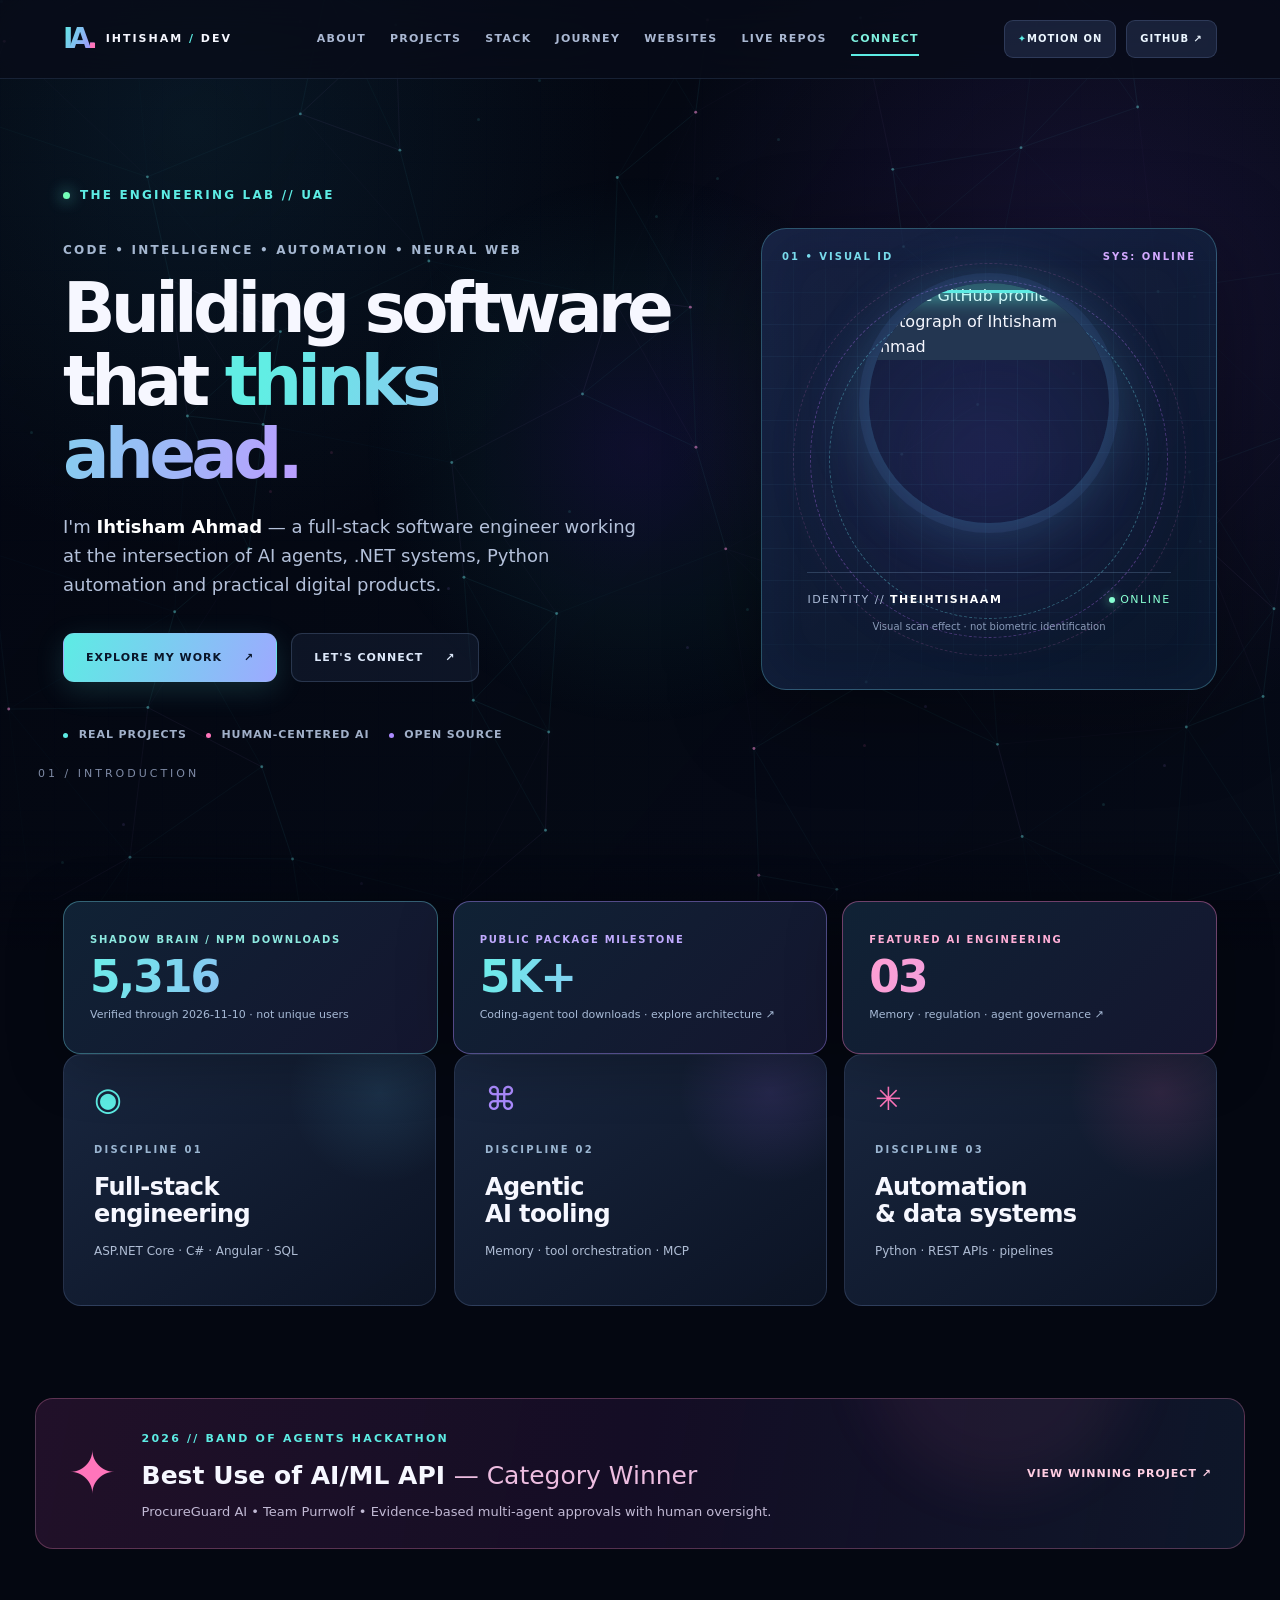
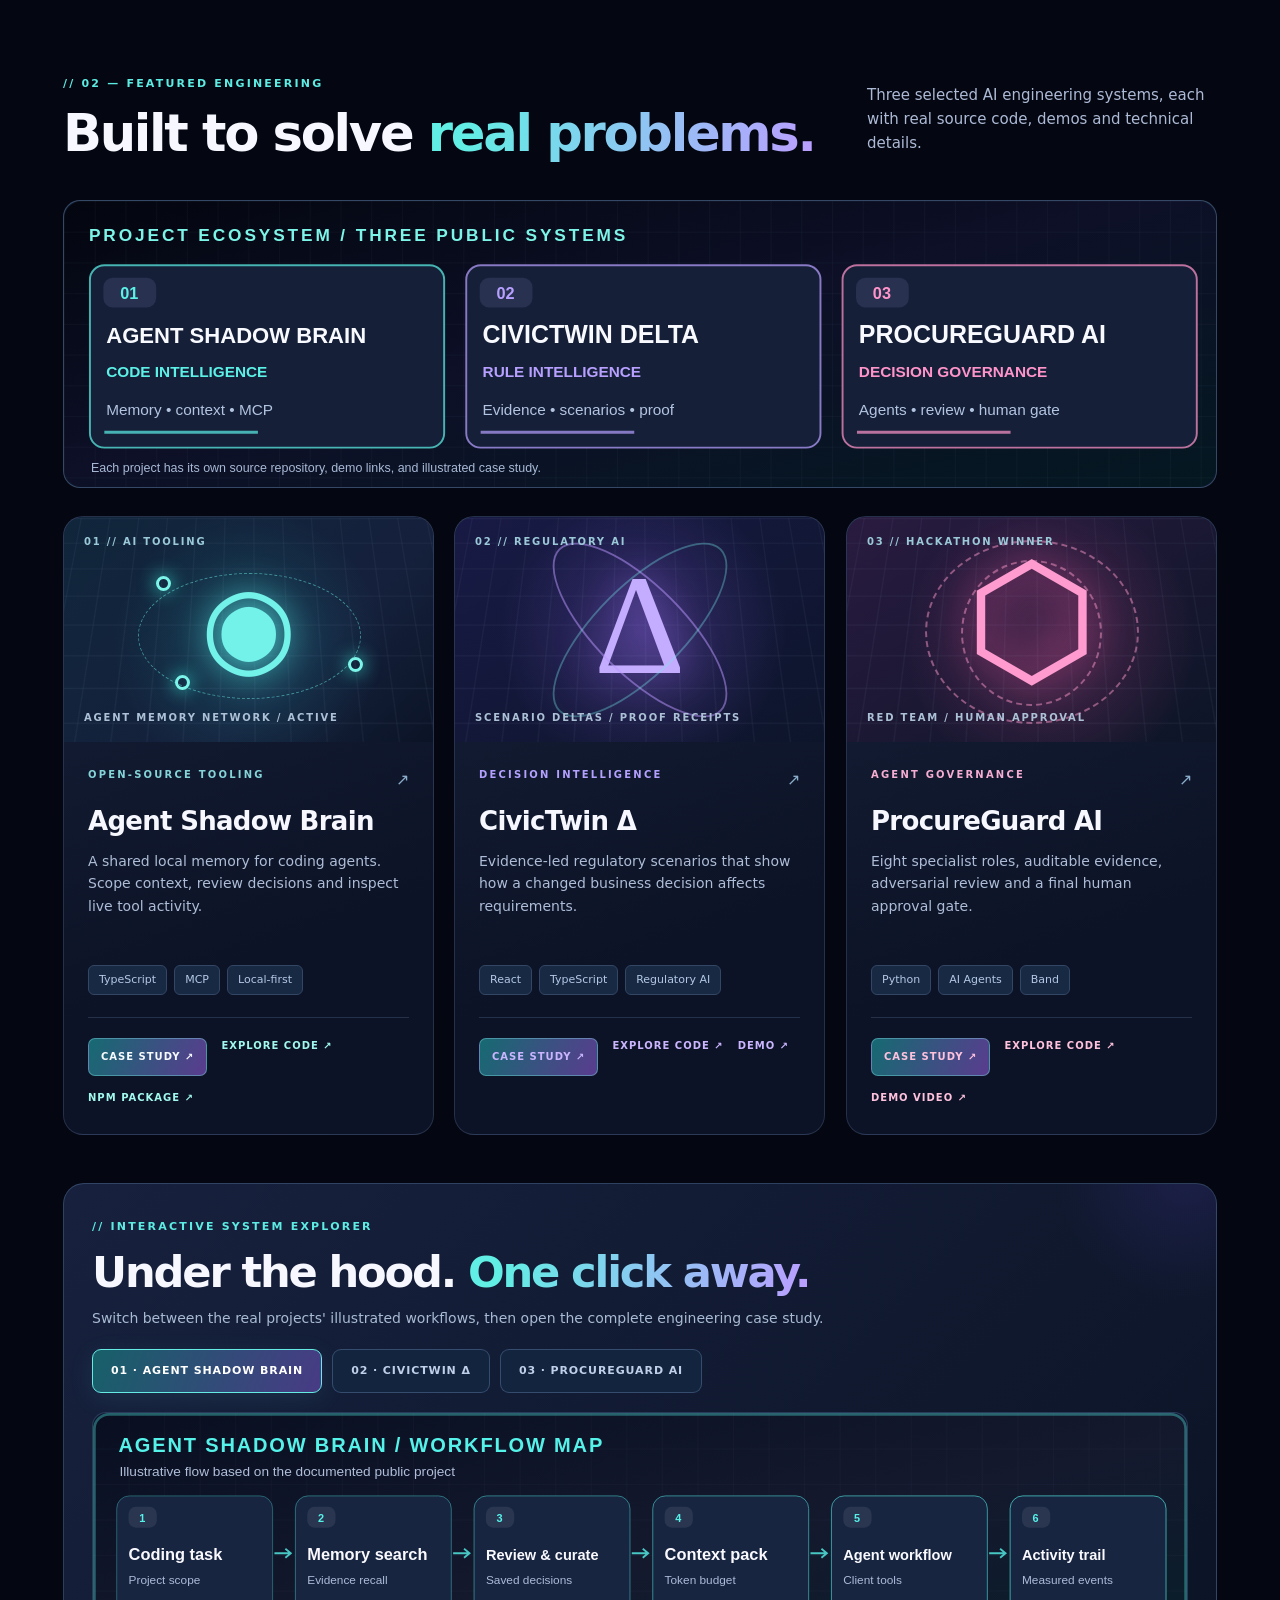
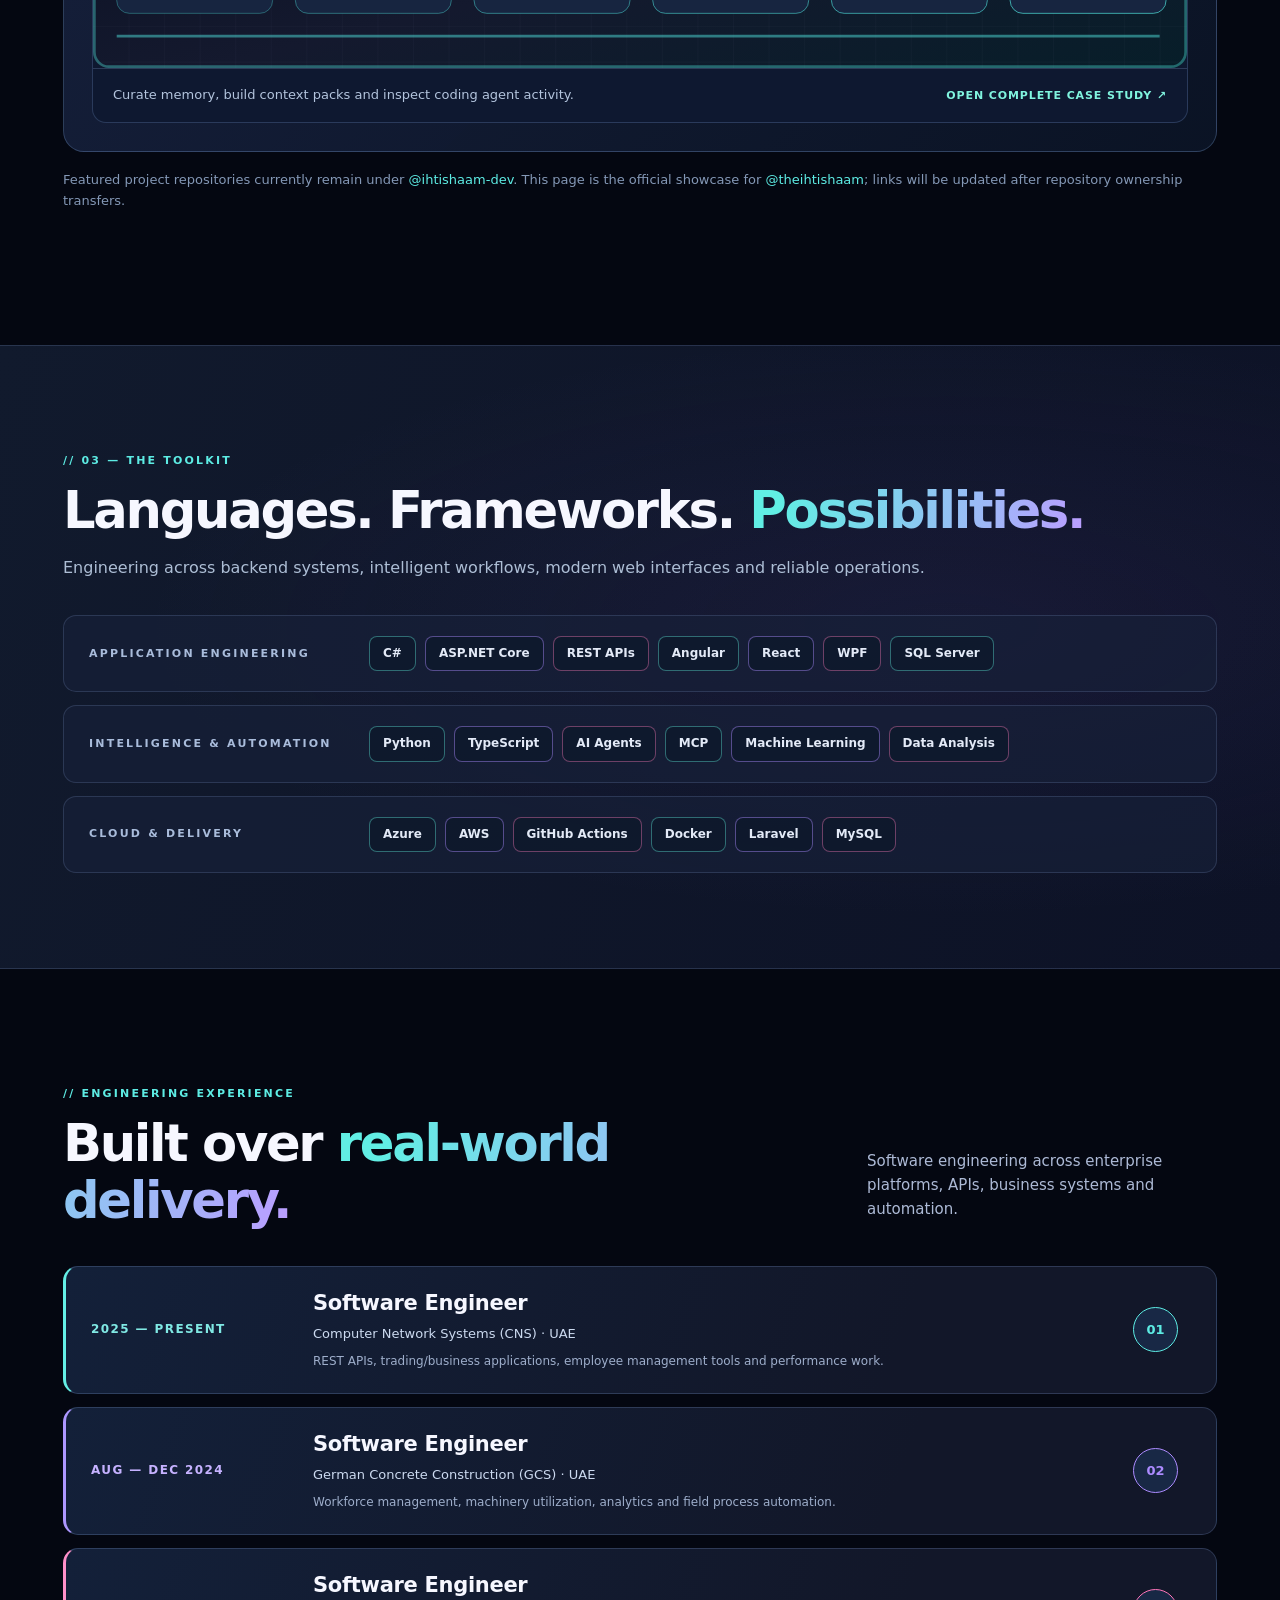
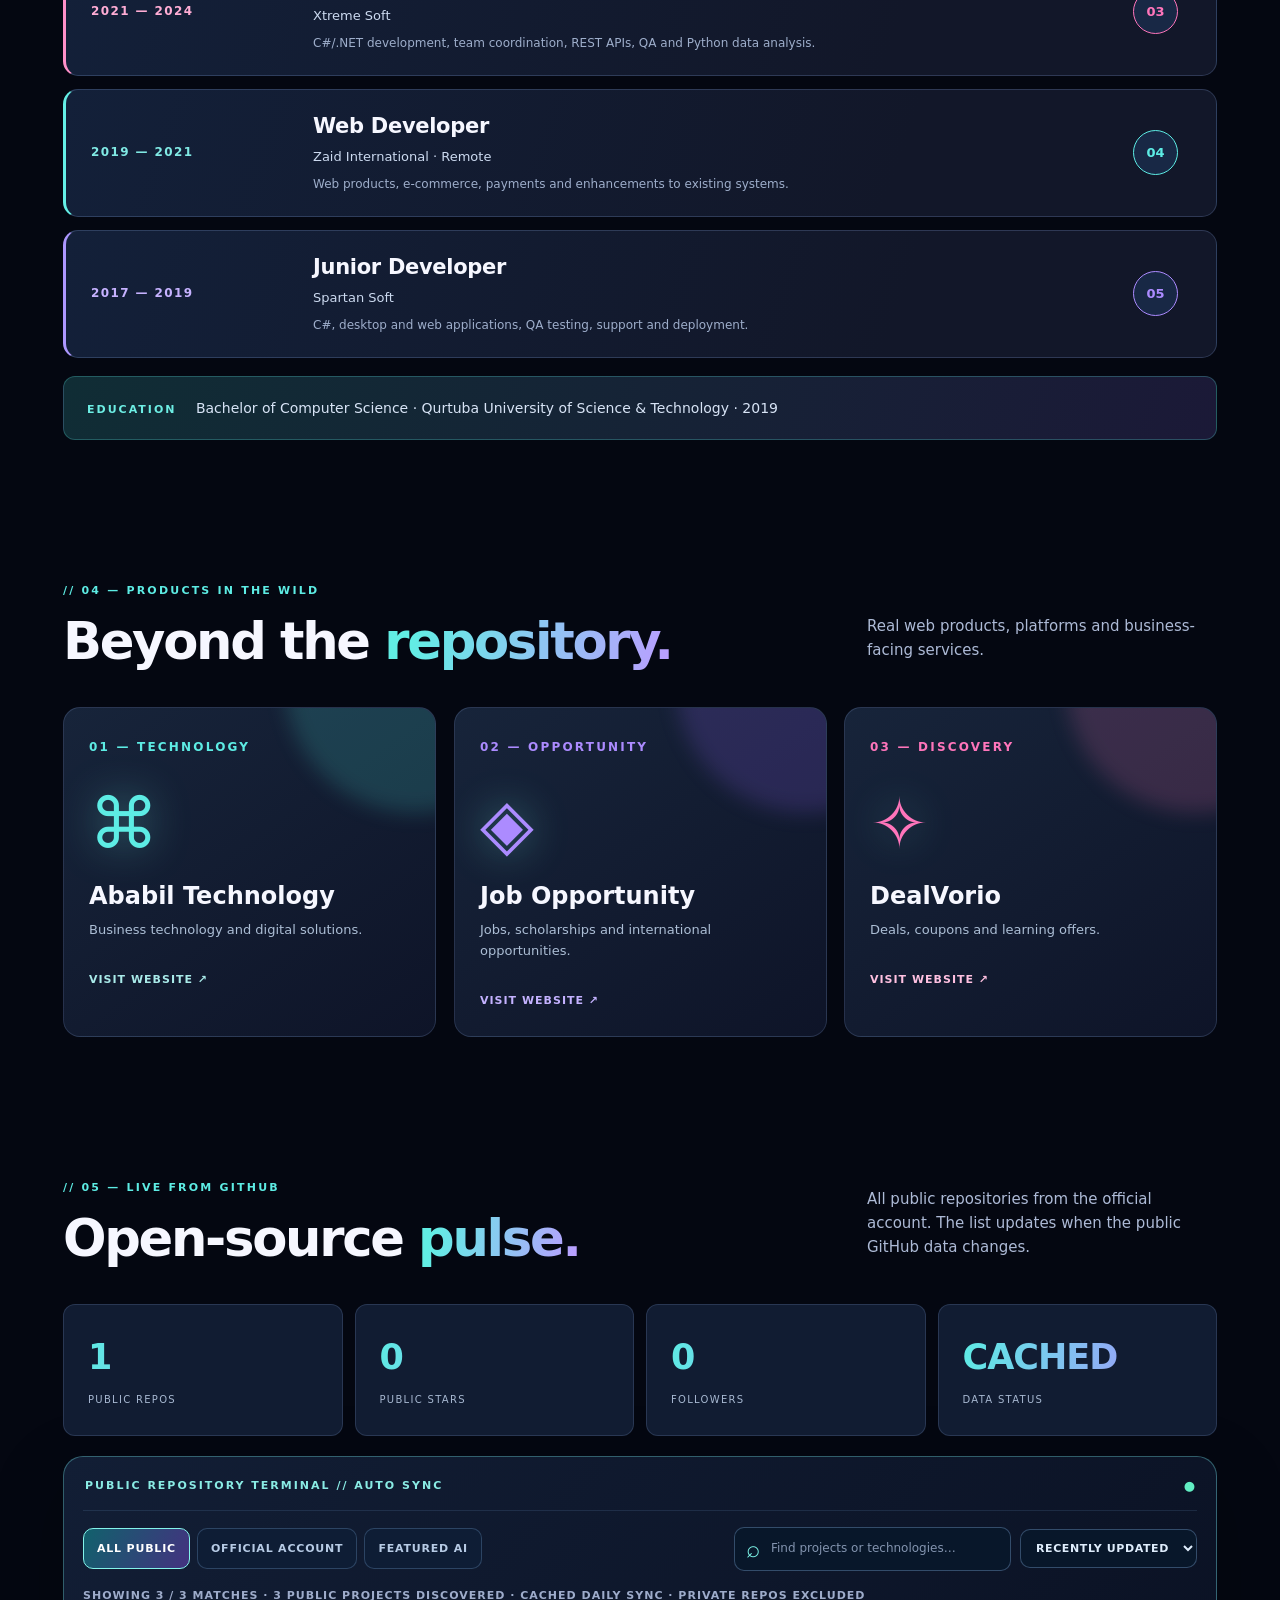
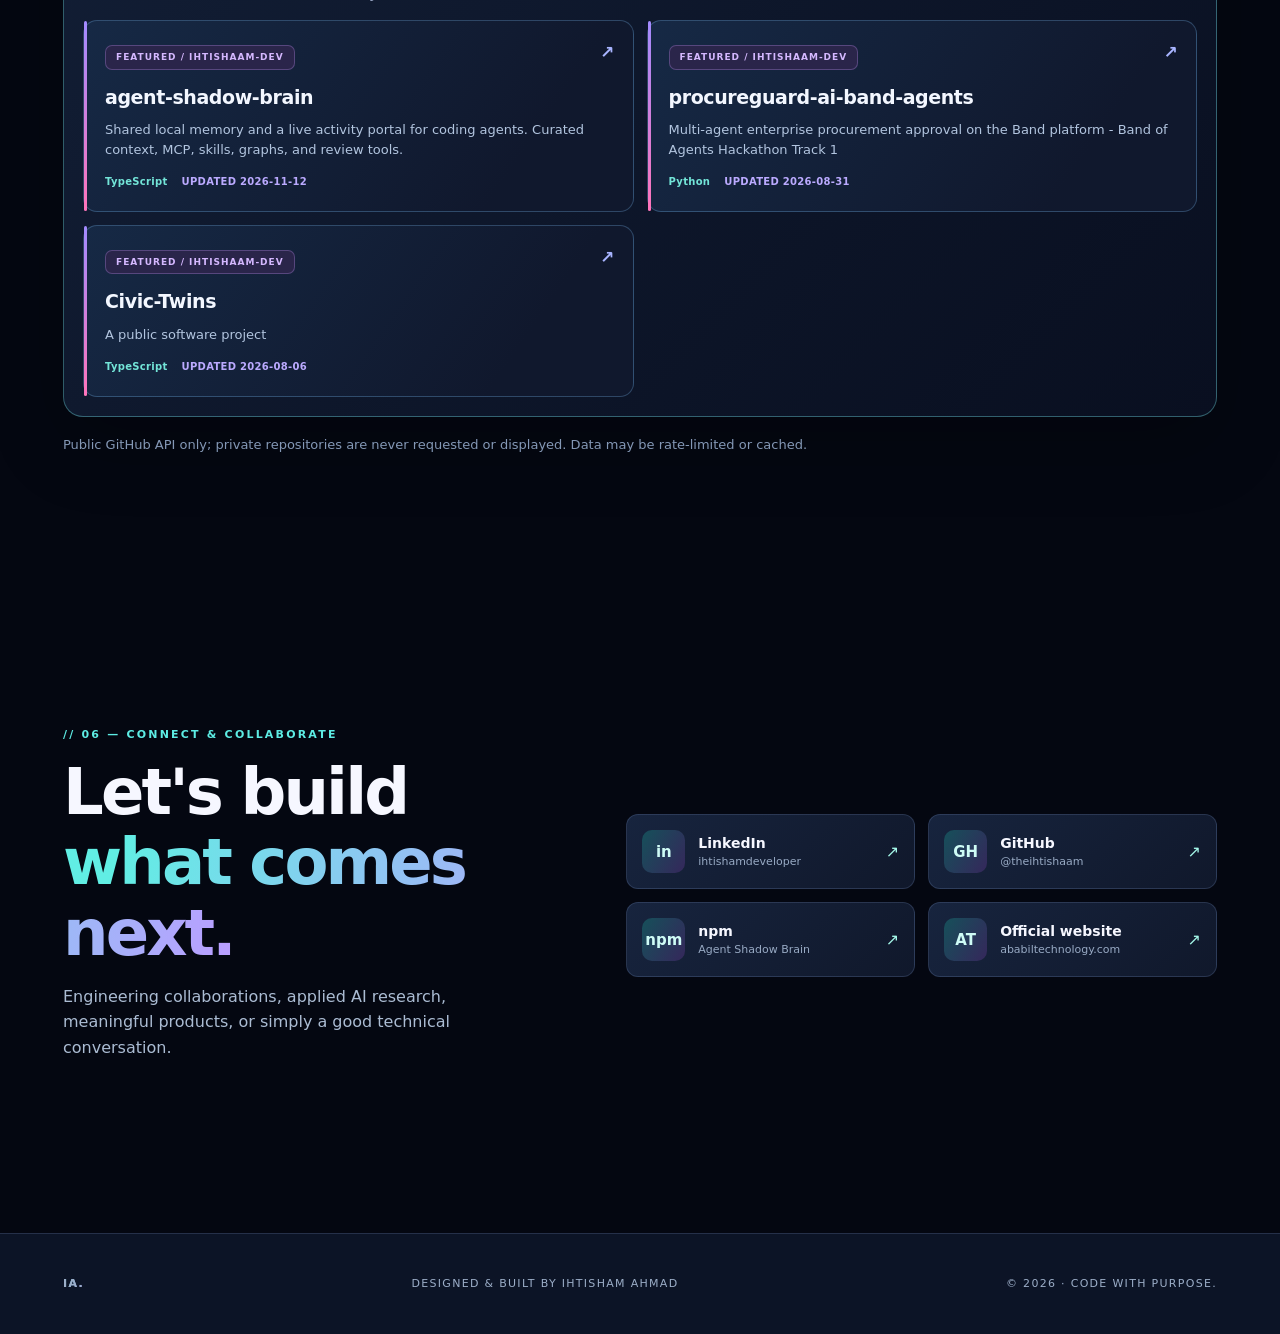
==== commit dd07348b: "feat: accessible mobile navigation, active section cues and back-to-top control" ====
--- a/docs/index.html
+++ b/docs/index.html
@@ -13,6 +13,7 @@
   <link rel="stylesheet" href="./style.css">
   <script src="./app.js" defer></script>
   <script src="./catalogue.js" defer></script>
+  <script src="./navigation.js" defer></script>
   <script src="./spider-web.js" defer></script>
 </head>
 <body>
@@ -26,13 +27,19 @@
     <div class="site-header-inner shell">
       <a class="brand" href="#top" aria-label="Ihtisham Ahmad, back to top"><span class="brand-mark">IA<span>.</span></span><span class="brand-subtitle">IHTISHAM<span class="brand-divider"> / </span>DEV</span></a>
       <nav class="desktop-nav" aria-label="Main navigation">
-        <a href="#about">ABOUT</a><a href="#work">PROJECTS</a><a href="#stack">STACK</a><a href="#journey">JOURNEY</a><a href="#sites">WEBSITES</a><a href="#contact">CONNECT</a>
+        <a href="#about">ABOUT</a><a href="#work">PROJECTS</a><a href="#stack">STACK</a><a href="#journey">JOURNEY</a><a href="#sites">WEBSITES</a><a href="#public">LIVE REPOS</a><a href="#contact">CONNECT</a>
       </nav>
       <div class="header-actions">
+        <button id="mobile-menu-button" class="mobile-menu-button" type="button" aria-controls="mobile-menu" aria-expanded="false" aria-label="Open navigation"><span aria-hidden="true">☰</span></button>
         <button id="motion-toggle" class="motion-toggle" type="button" aria-label="Reduce motion" aria-pressed="false"><span class="motion-icon" aria-hidden="true">✦</span><span class="motion-text">MOTION ON</span></button>
         <a class="header-github" href="https://github.com/theihtishaam" target="_blank" rel="noopener noreferrer">GITHUB <span aria-hidden="true">↗</span></a>
       </div>
     </div>
+    <nav id="mobile-menu" class="mobile-menu" aria-label="Mobile navigation" hidden>
+      <div class="shell mobile-menu-inner">
+        <a href="#about">ABOUT</a><a href="#work">PROJECTS</a><a href="#stack">TECH STACK</a><a href="#journey">EXPERIENCE</a><a href="#sites">WEBSITES</a><a href="#public">LIVE REPOSITORIES</a><a href="#contact">CONNECT</a>
+      </div>
+    </nav>
   </header>
   <main id="main">
     <section id="top" class="hero shell">
@@ -173,6 +180,7 @@
       </div>
     </section>
   </main>
+  <button type="button" id="back-to-top" class="back-to-top" aria-label="Back to top" title="Back to top" hidden>↑</button>
   <footer class="footer"><div class="shell footer-inner"><a class="brand" href="#top" aria-label="Back to top"><span class="brand-mark">IA<span>.</span></span></a><span>DESIGNED &amp; BUILT BY IHTISHAM AHMAD</span><span>© 2026 · CODE WITH PURPOSE.</span></div></footer>
   <noscript><div class="noscript">JavaScript is disabled; the project showcases and contact links remain available. Live GitHub stats and cursor effects need JavaScript.</div></noscript>
 </body>
--- a/docs/style.css
+++ b/docs/style.css
@@ -109,3 +109,22 @@
 .repo-show-more:hover{filter:brightness(1.18)}.repo-show-more[hidden]{display:none}
 @media(max-width:810px){.repo-toolbar{flex-direction:column;align-items:stretch}.repo-controls{width:100%}.repo-search-wrap{flex:1}#repo-search{width:100%}}
 @media(max-width:540px){.repo-explorer{padding:12px}.repo-filter-group{display:grid;grid-template-columns:1fr 1fr}.repo-filter-group .repo-filter:first-child{grid-column:1/-1}.repo-controls{display:grid;grid-template-columns:1fr}#repo-sort{width:100%}.repo-grid{grid-template-columns:1fr}.repo-explorer-kicker{font-size:9px}}
+
+
+/* Navigation upgrades: native dark mobile menu and simple back-to-top control */
+.mobile-menu-button{display:none;align-items:center;justify-content:center;width:42px;height:41px;border:1px solid rgba(117,211,228,.38);border-radius:11px;background:#102437;color:#75f4e9;font-size:21px;cursor:pointer}
+.mobile-menu-button:hover{border-color:#94eefa;background:#1b3151}
+.mobile-menu{display:block;position:absolute;top:100%;left:0;right:0;background:rgba(6,11,24,.98);border-bottom:1px solid rgba(119,211,227,.27);box-shadow:0 18px 48px rgba(0,0,0,.48);backdrop-filter:blur(20px);z-index:45}
+.mobile-menu[hidden]{display:none!important}
+.mobile-menu-inner{display:grid;grid-template-columns:repeat(2,1fr);gap:7px;padding-top:15px;padding-bottom:19px}
+.mobile-menu-inner a{display:block;padding:13px 14px;border:1px solid rgba(121,169,227,.18);border-radius:10px;background:linear-gradient(110deg,#13223a,#141630);font-weight:800;font-size:11px;letter-spacing:1px;color:#bed1e4;transition:color .2s,border-color .2s}
+.mobile-menu-inner a:hover,.mobile-menu-inner a:focus-visible{color:#83f6e7;border-color:#81efe7}
+.desktop-nav a.is-current{color:#7ff1df}
+.desktop-nav a.is-current::after{right:0}
+.back-to-top{position:fixed;right:24px;bottom:24px;width:48px;height:48px;z-index:39;border-radius:50%;background:linear-gradient(135deg,#115b65,#483c81);border:1px solid #79f4e6;color:white;font-size:24px;display:grid;place-items:center;box-shadow:0 11px 40px rgba(7,15,39,.64);cursor:pointer;transition:transform .25s,box-shadow .25s}
+.back-to-top:hover{transform:translateY(-5px);box-shadow:0 15px 45px rgba(89,175,239,.25)}
+.back-to-top[hidden]{display:none}
+@media(max-width:1030px){.desktop-nav{gap:13px}.desktop-nav a{font-size:10px;letter-spacing:.7px}}
+@media(max-width:900px){.desktop-nav{display:none}.mobile-menu-button{display:flex}.brand-subtitle{display:inline}}
+@media(max-width:540px){.brand-subtitle{display:none}.mobile-menu-inner{grid-template-columns:1fr 1fr}.back-to-top{width:43px;height:43px;right:14px;bottom:14px}}
+@media(prefers-reduced-motion:reduce){.mobile-menu-inner a,.back-to-top{transition:none!important}}
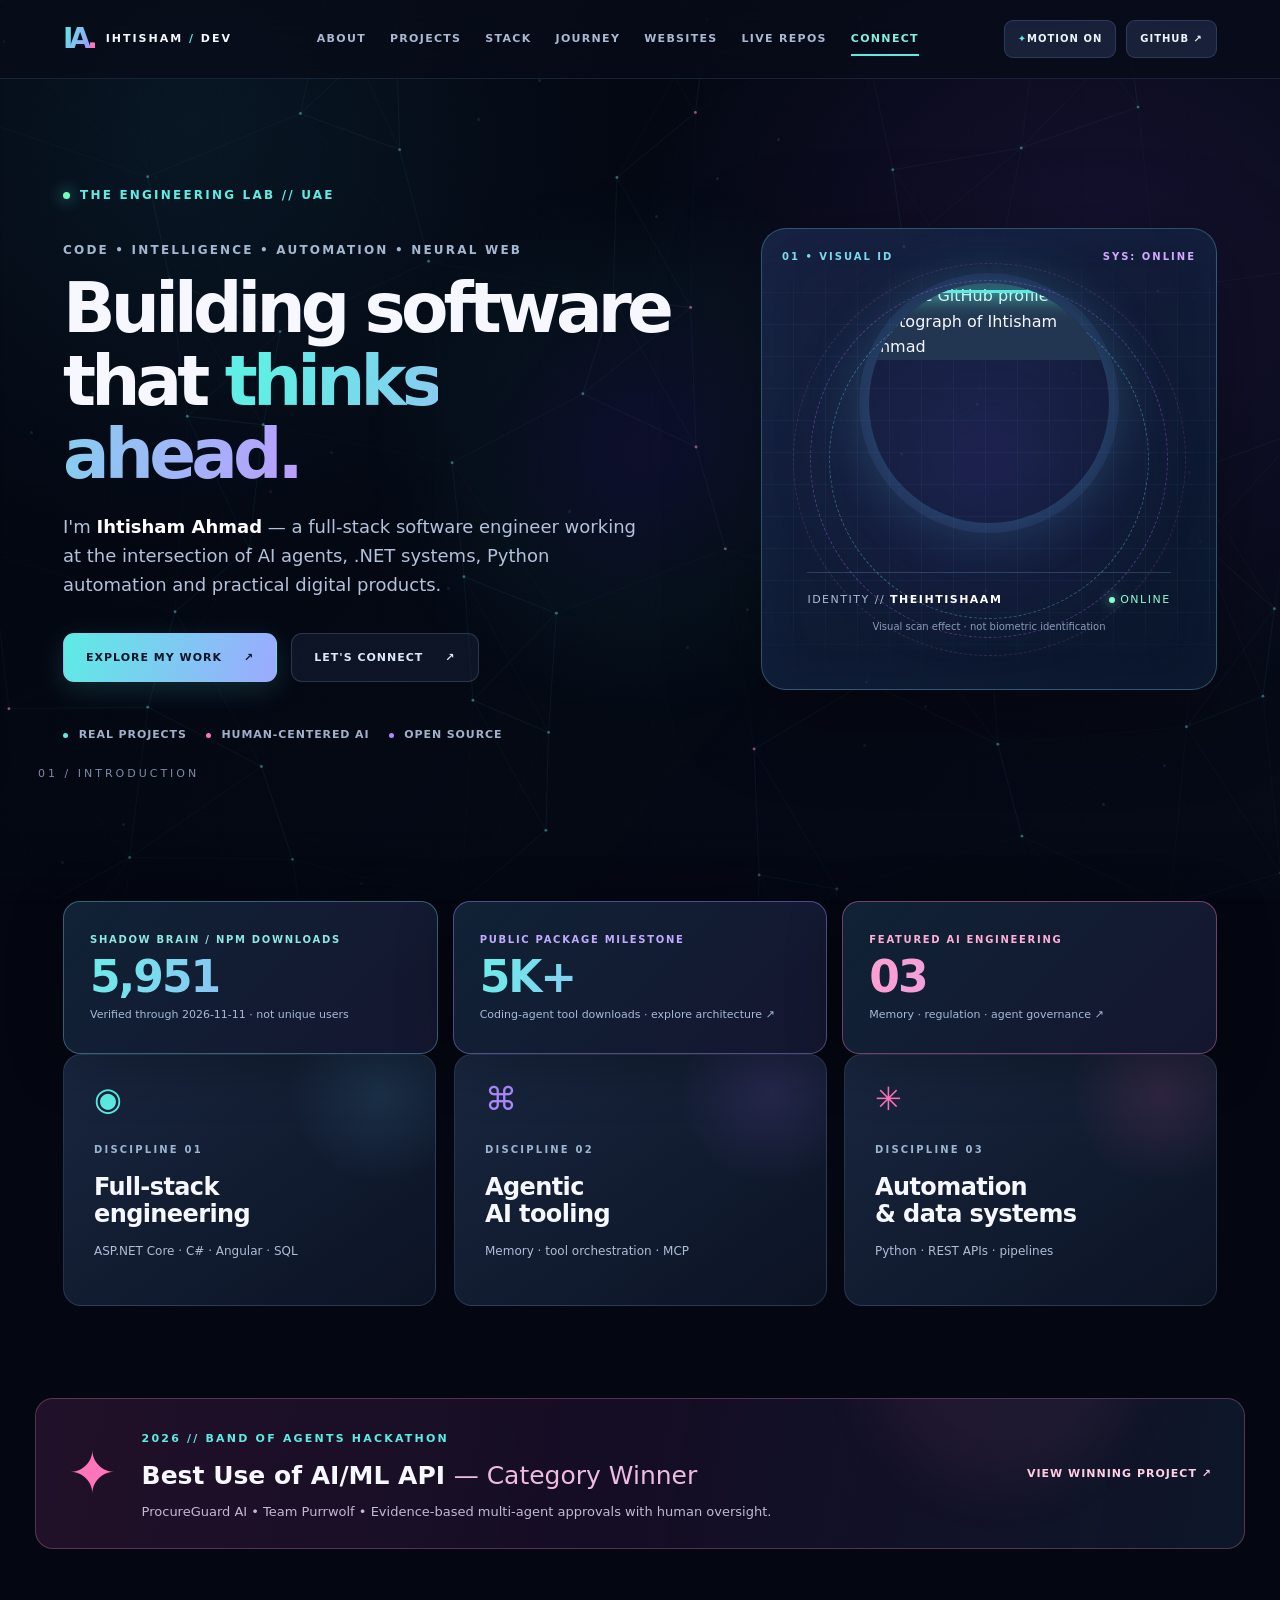
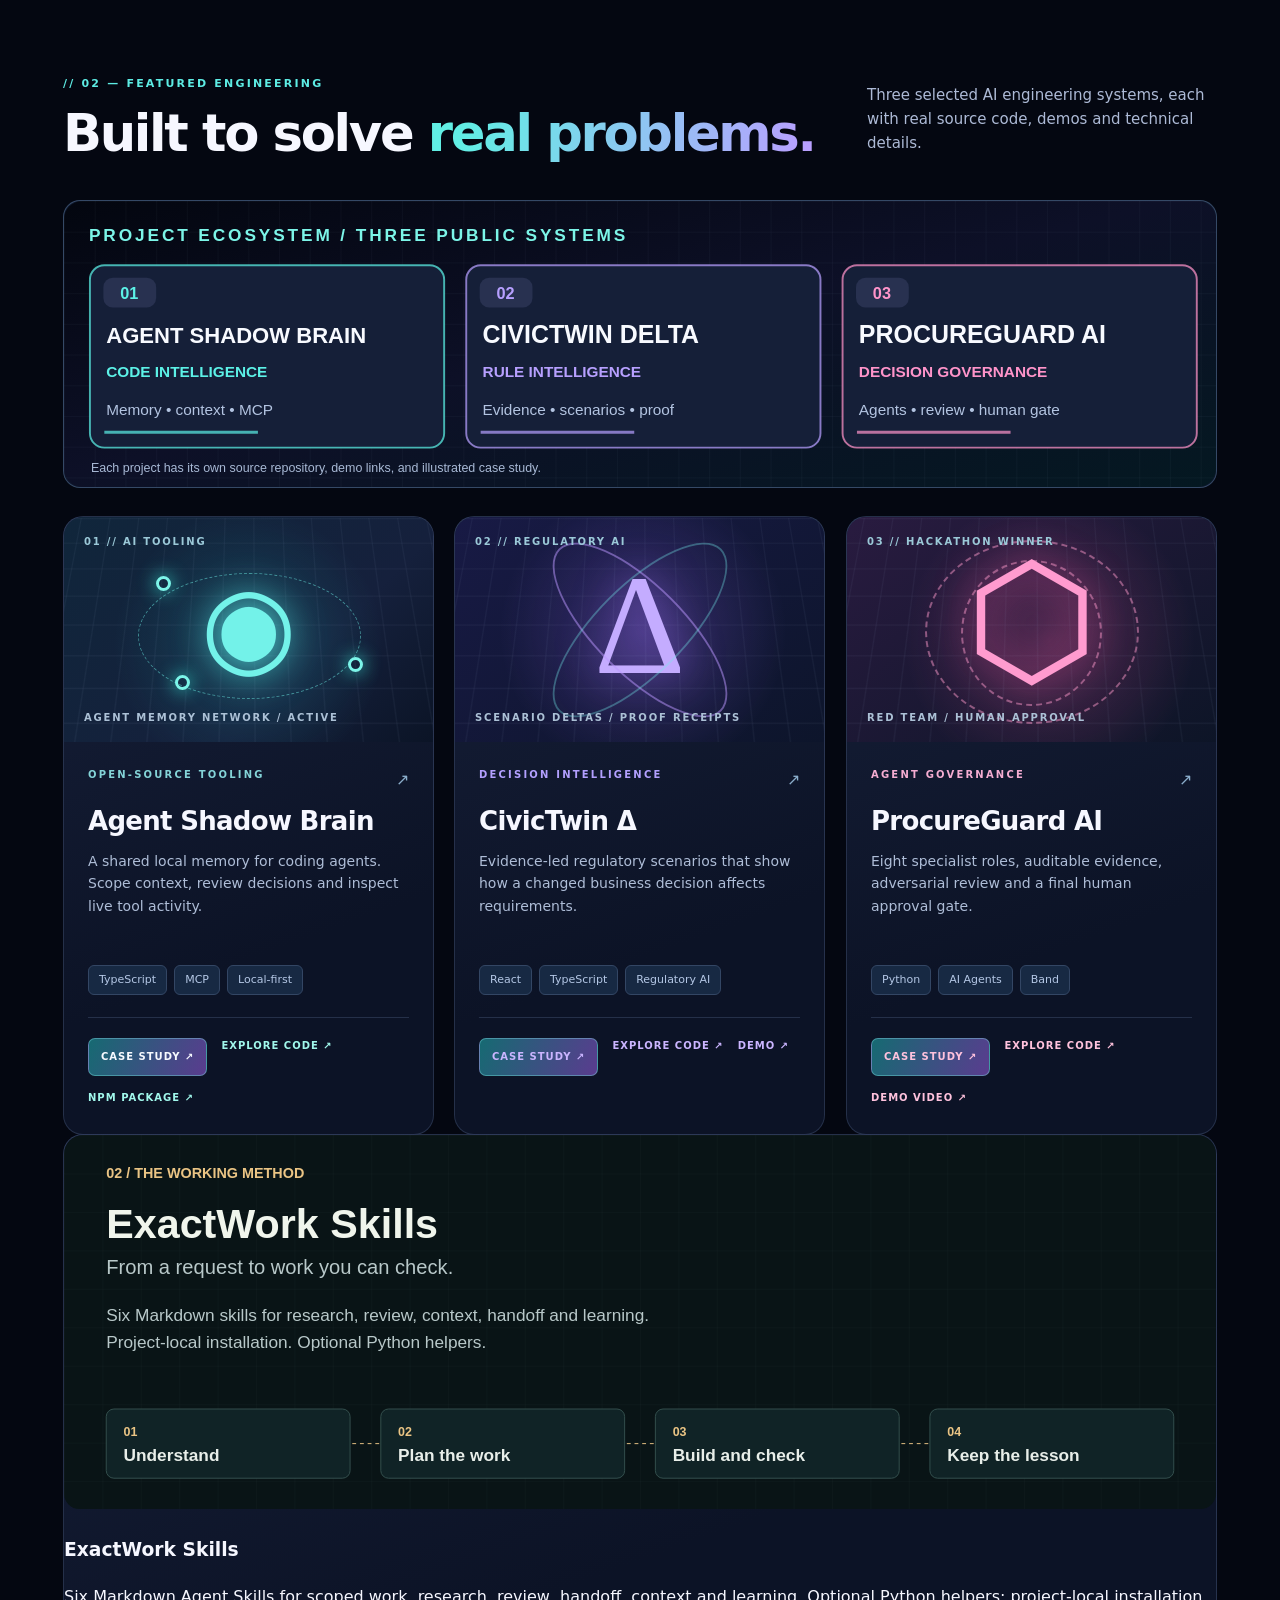
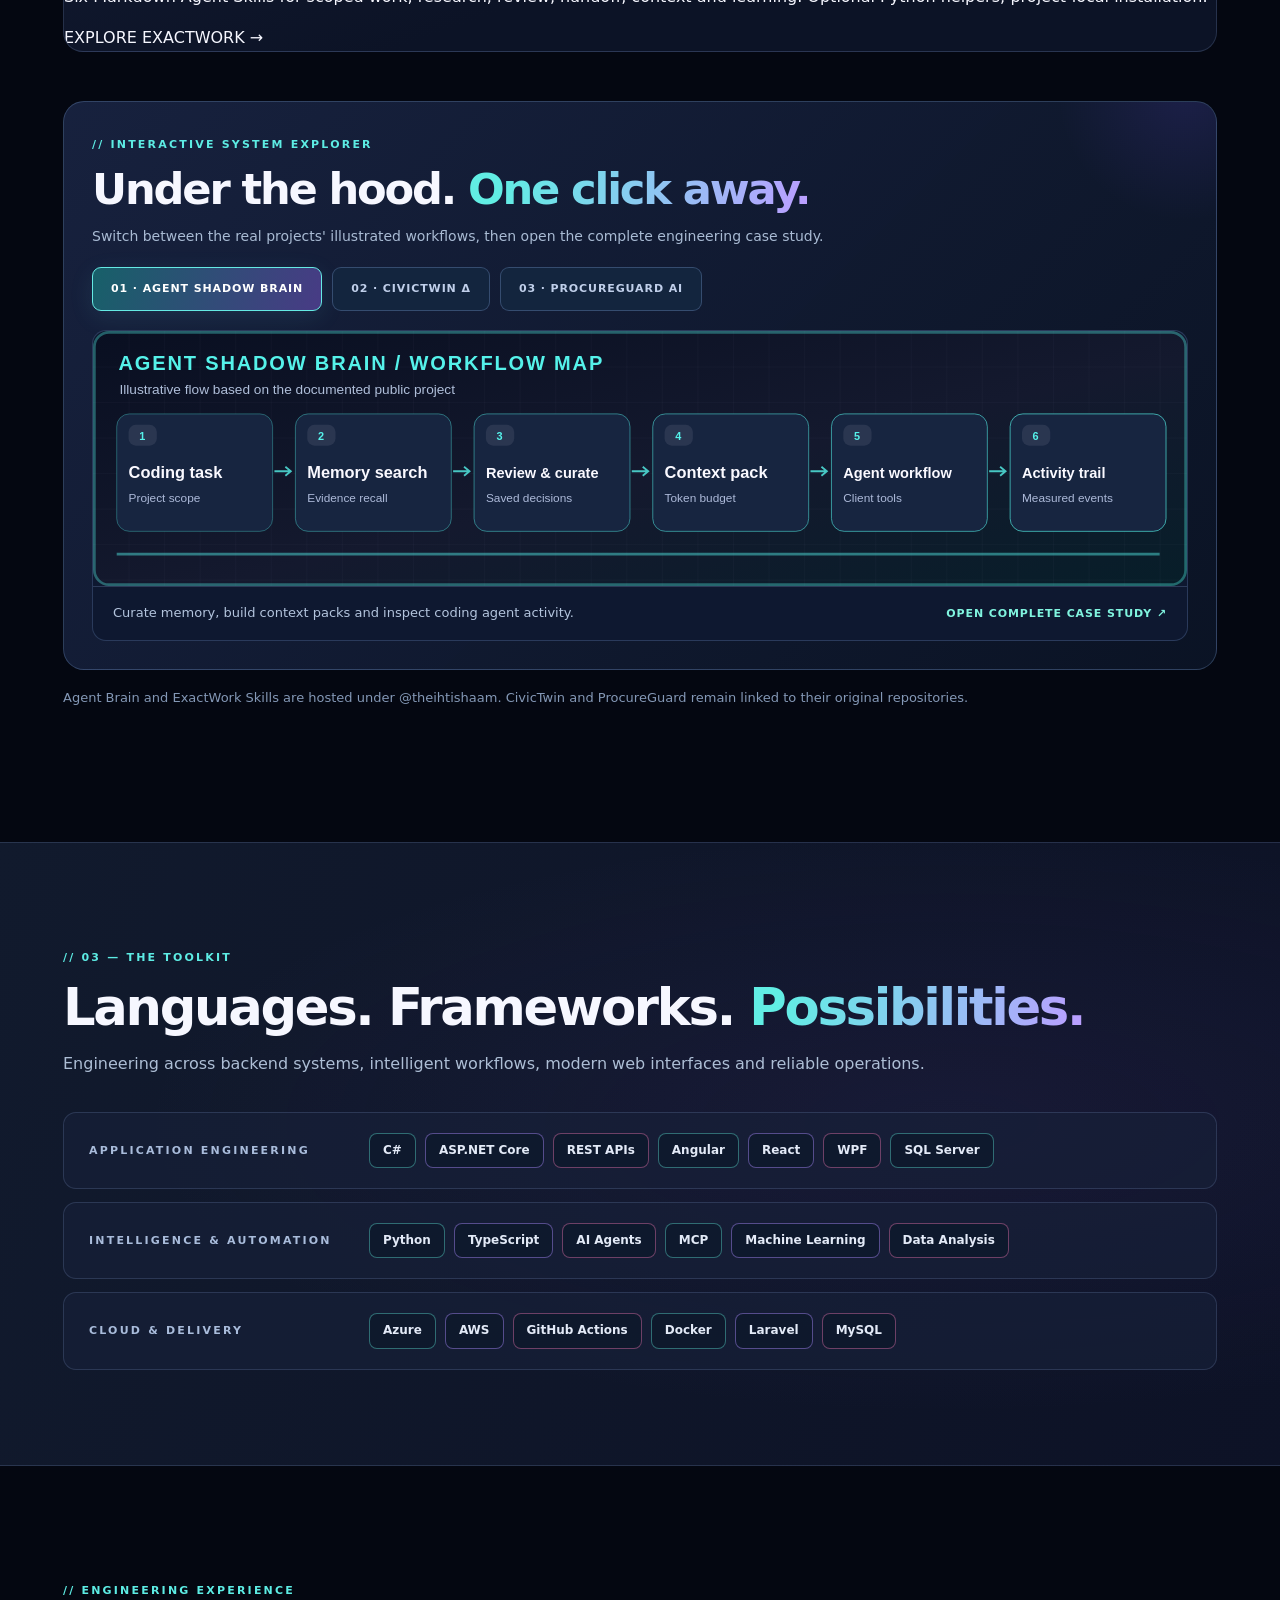
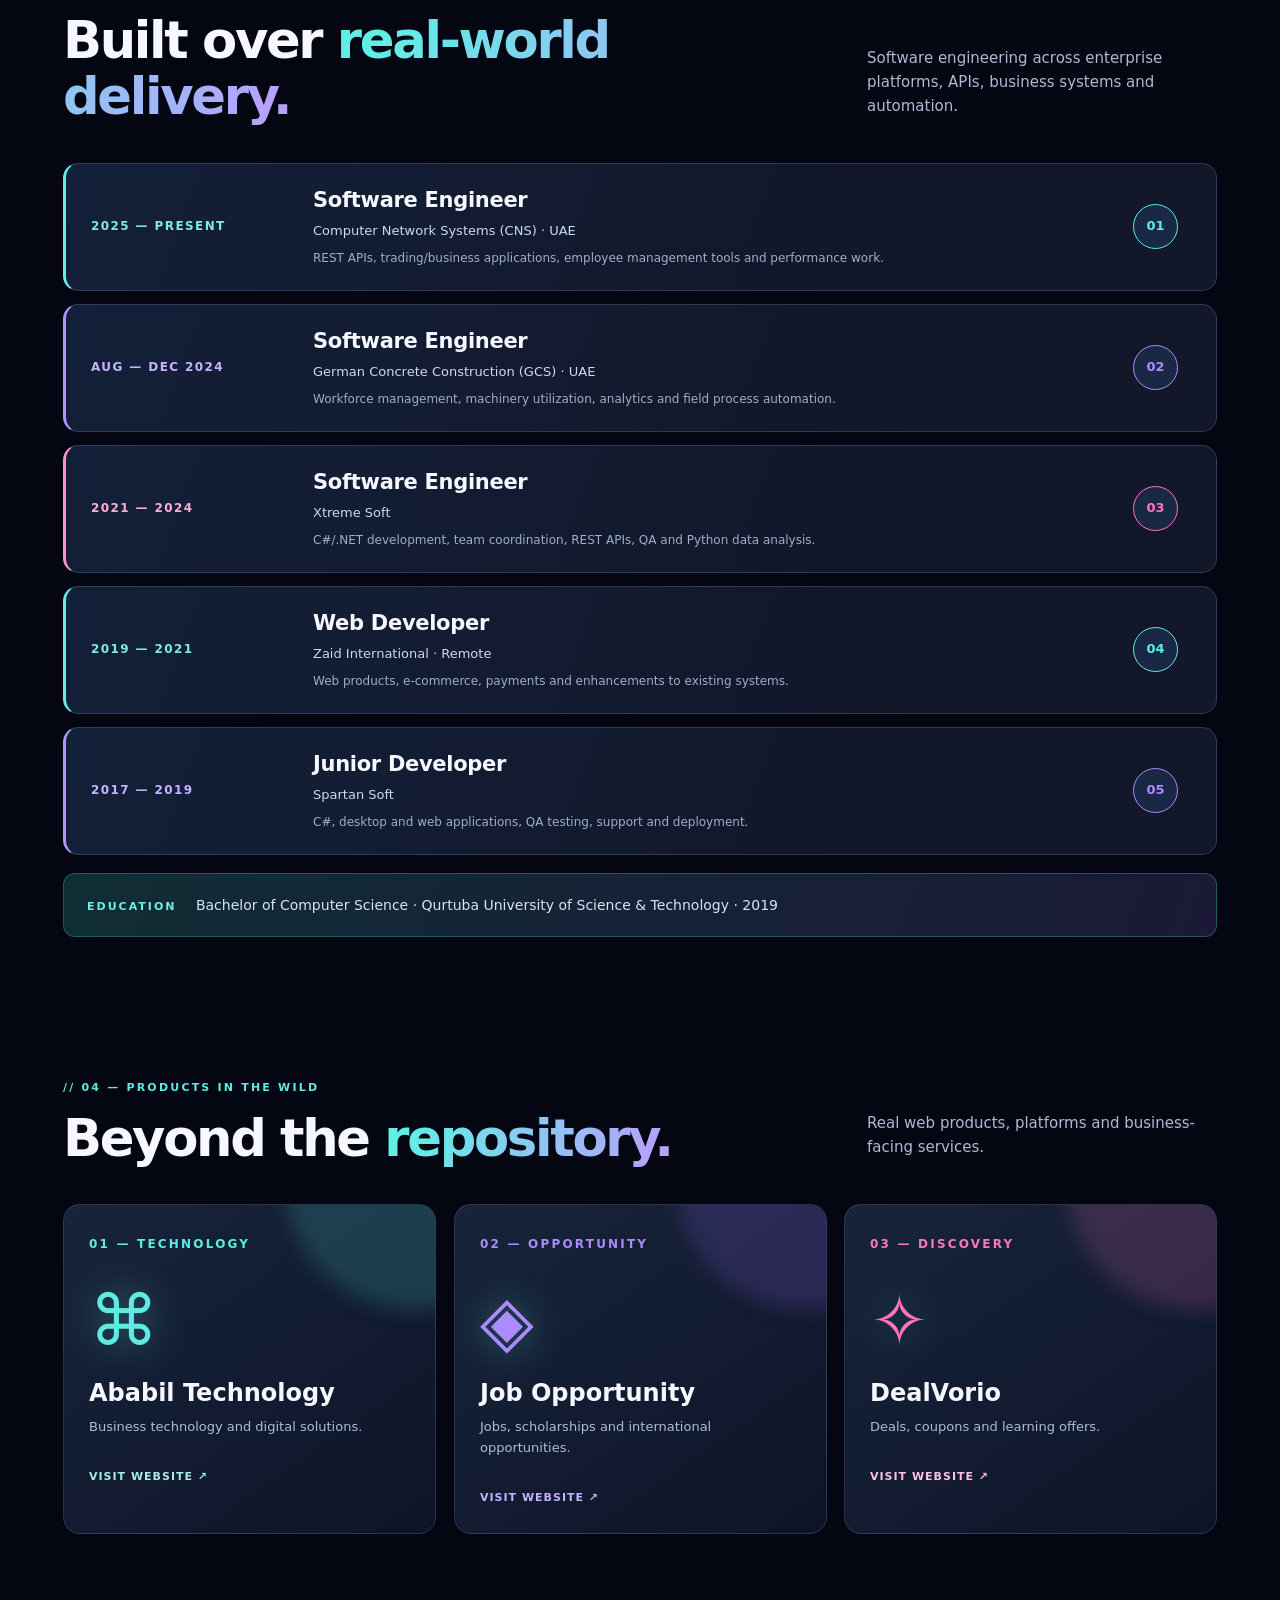
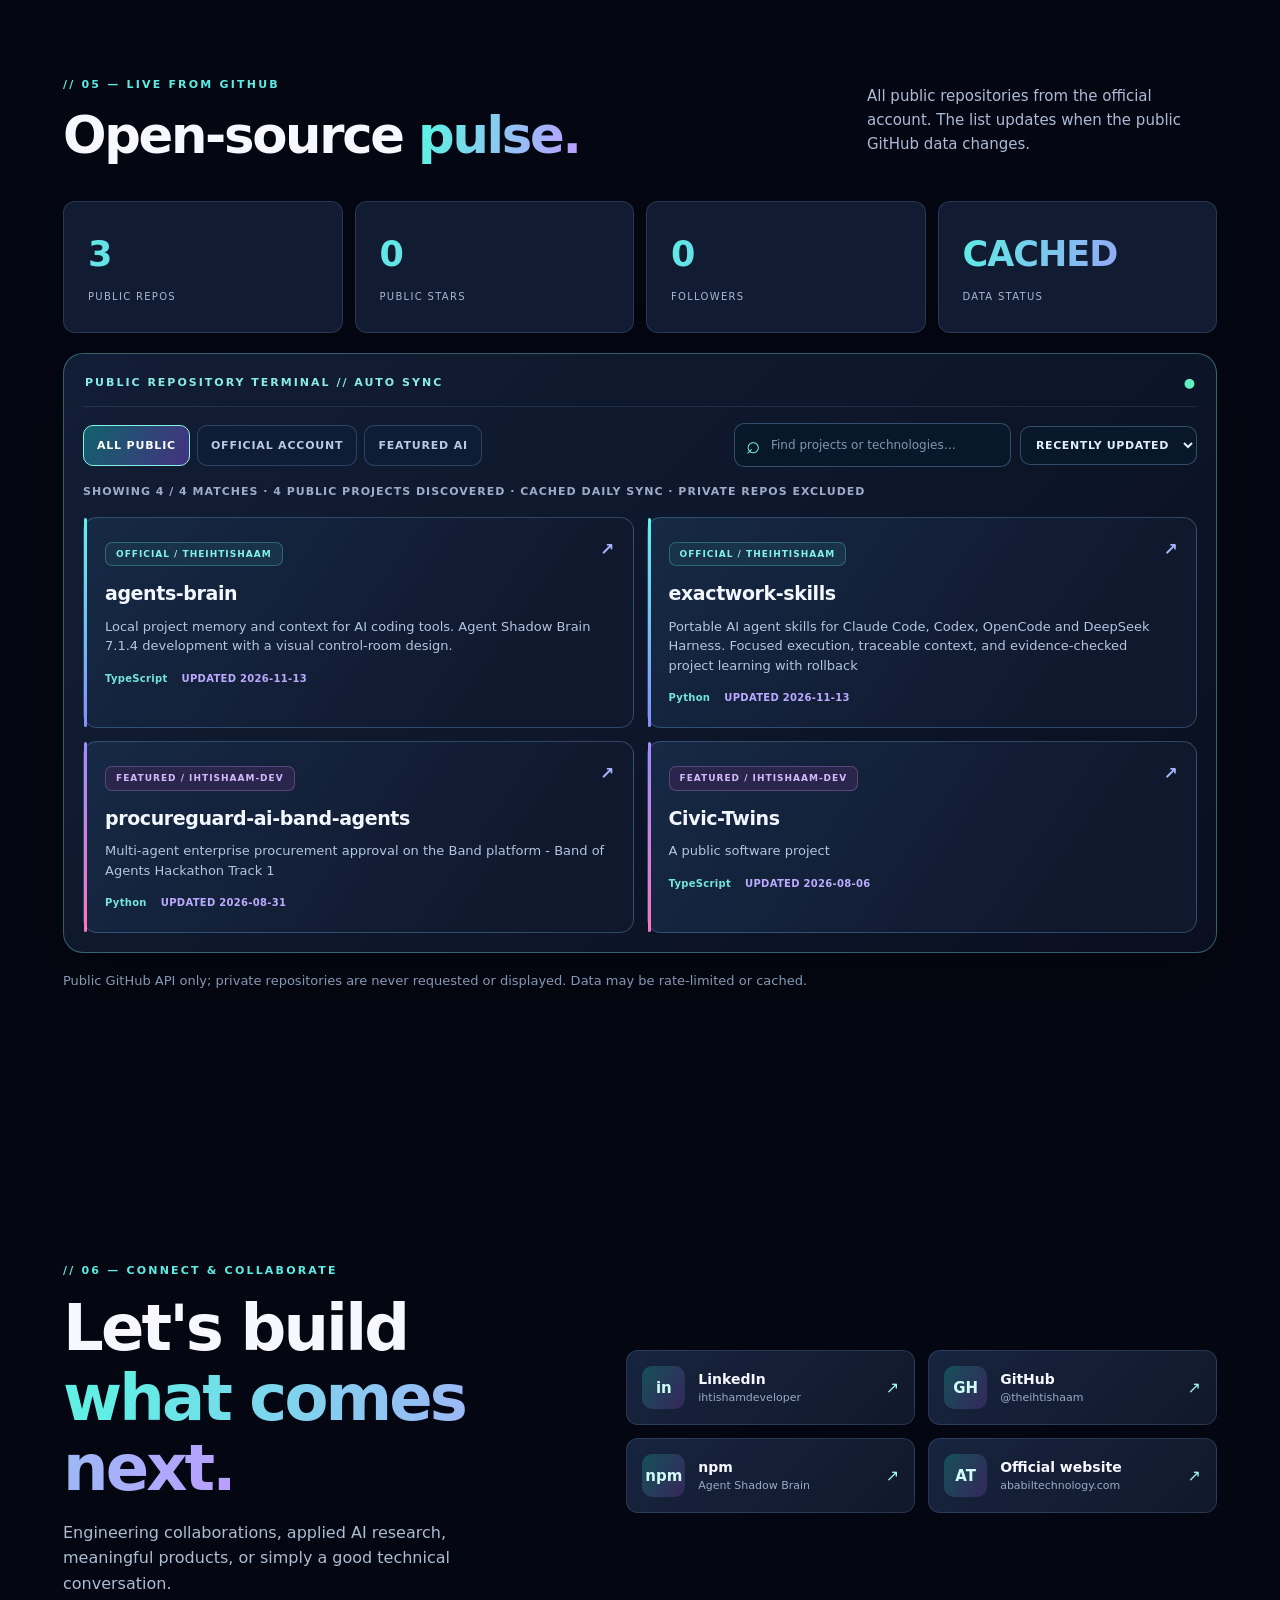
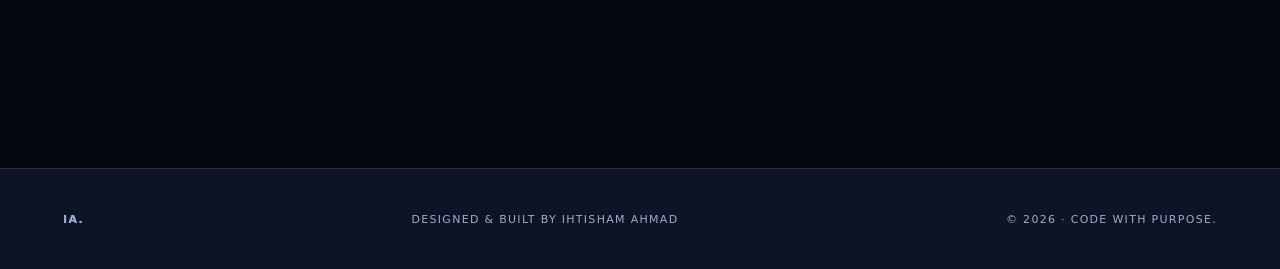
==== commit dd68e101: "Redesign profile around Agent Brain and ExactWork Skills" ====
--- a/docs/index.html
+++ b/docs/index.html
@@ -93,7 +93,7 @@
       <div class="project-grid">
         <article class="project-card project-teal tilt-card" data-tilt>
           <div class="project-art"><span class="project-counter">01 // AI TOOLING</span><div class="art-grid neural-art"><span class="neural-node node-a"></span><span class="neural-node node-b"></span><span class="neural-node node-c"></span><span class="neural-core">◉</span></div><span class="project-art-caption">AGENT MEMORY NETWORK / ACTIVE</span></div>
-          <div class="project-body"><div class="project-topline"><span class="project-category">OPEN-SOURCE TOOLING</span><span class="project-symbol">↗</span></div><h3>Agent Shadow Brain</h3><p>A shared local memory for coding agents. Scope context, review decisions and inspect live tool activity.</p><div class="tags"><span>TypeScript</span><span>MCP</span><span>Local-first</span></div><div class="project-links"><a class="case-study-cta" href="./projects/agent-shadow-brain.html">CASE STUDY ↗</a><a href="https://github.com/ihtishaam-dev/agent-shadow-brain" target="_blank" rel="noopener noreferrer">EXPLORE CODE ↗</a><a href="https://www.npmjs.com/package/@theihtisham/agent-shadow-brain" target="_blank" rel="noopener noreferrer">NPM PACKAGE ↗</a></div></div>
+          <div class="project-body"><div class="project-topline"><span class="project-category">OPEN-SOURCE TOOLING</span><span class="project-symbol">↗</span></div><h3>Agent Shadow Brain</h3><p>A shared local memory for coding agents. Scope context, review decisions and inspect live tool activity.</p><div class="tags"><span>TypeScript</span><span>MCP</span><span>Local-first</span></div><div class="project-links"><a class="case-study-cta" href="./projects/agent-shadow-brain.html">CASE STUDY ↗</a><a href="https://github.com/theihtishaam/agents-brain" target="_blank" rel="noopener noreferrer">EXPLORE CODE ↗</a><a href="https://www.npmjs.com/package/@theihtisham/agent-shadow-brain" target="_blank" rel="noopener noreferrer">NPM PACKAGE ↗</a></div></div>
         </article>
         <article class="project-card project-violet tilt-card" data-tilt>
           <div class="project-art"><span class="project-counter">02 // REGULATORY AI</span><div class="art-grid twin-art"><span class="delta-ring">Δ</span><span class="twin-atom atom-1"></span><span class="twin-atom atom-2"></span></div><span class="project-art-caption">SCENARIO DELTAS / PROOF RECEIPTS</span></div>
@@ -104,7 +104,8 @@
           <div class="project-body"><div class="project-topline"><span class="project-category">AGENT GOVERNANCE</span><span class="project-symbol">↗</span></div><h3>ProcureGuard AI</h3><p>Eight specialist roles, auditable evidence, adversarial review and a final human approval gate.</p><div class="tags"><span>Python</span><span>AI Agents</span><span>Band</span></div><div class="project-links"><a class="case-study-cta" href="./projects/procureguard-ai.html">CASE STUDY ↗</a><a href="https://github.com/ihtishaam-dev/procureguard-ai-band-agents" target="_blank" rel="noopener noreferrer">EXPLORE CODE ↗</a><a href="https://youtu.be/KhKxOJJEYho" target="_blank" rel="noopener noreferrer">DEMO VIDEO ↗</a></div></div>
         </article>
       </div>
-      <div class="caseflow-explorer" id="workflow-explorer">
+      <article class="project-card"><a href="https://github.com/theihtishaam/exactwork-skills"><img src="../assets/exactwork-feature.svg" width="1200" height="389" style="width:100%;height:auto" alt="ExactWork Skills workflow" loading="lazy"></a><h3>ExactWork Skills</h3><p>Six Markdown Agent Skills for scoped work, research, review, handoff, context and learning. Optional Python helpers; project-local installation.</p><a href="https://github.com/theihtishaam/exactwork-skills">EXPLORE EXACTWORK →</a></article>
+<div class="caseflow-explorer" id="workflow-explorer">
         <div class="caseflow-intro"><span class="section-kicker">// INTERACTIVE SYSTEM EXPLORER</span><h3>Under the hood. <span class="rainbow">One click away.</span></h3><p>Switch between the real projects' illustrated workflows, then open the complete engineering case study.</p></div>
         <div class="caseflow-tabs" role="tablist" aria-label="Select project workflow">
           <button id="flow-tab-shadow" class="caseflow-tab active" type="button" role="tab" aria-selected="true" aria-controls="flow-panel" data-project="shadow">01 · AGENT SHADOW BRAIN</button>
@@ -116,7 +117,7 @@
           <div class="caseflow-bottom"><p id="flow-description">Curate memory, build context packs and inspect coding agent activity.</p><a id="flow-cta" href="./projects/agent-shadow-brain.html">OPEN COMPLETE CASE STUDY ↗</a></div>
         </div>
       </div>
-      <p class="portfolio-note">Featured project repositories currently remain under <a href="https://github.com/ihtishaam-dev" target="_blank" rel="noopener noreferrer">@ihtishaam-dev</a>. This page is the official showcase for <a href="https://github.com/theihtishaam">@theihtishaam</a>; links will be updated after repository ownership transfers.</p>
+      <p class="portfolio-note">Agent Brain and ExactWork Skills are hosted under @theihtishaam. CivicTwin and ProcureGuard remain linked to their original repositories.</p>
     </section>
     <section class="section wide-section" id="stack"><div class="shell">
       <p class="section-kicker">// 03 — THE TOOLKIT</p><h2>Languages. Frameworks. <span class="rainbow">Possibilities.</span></h2>
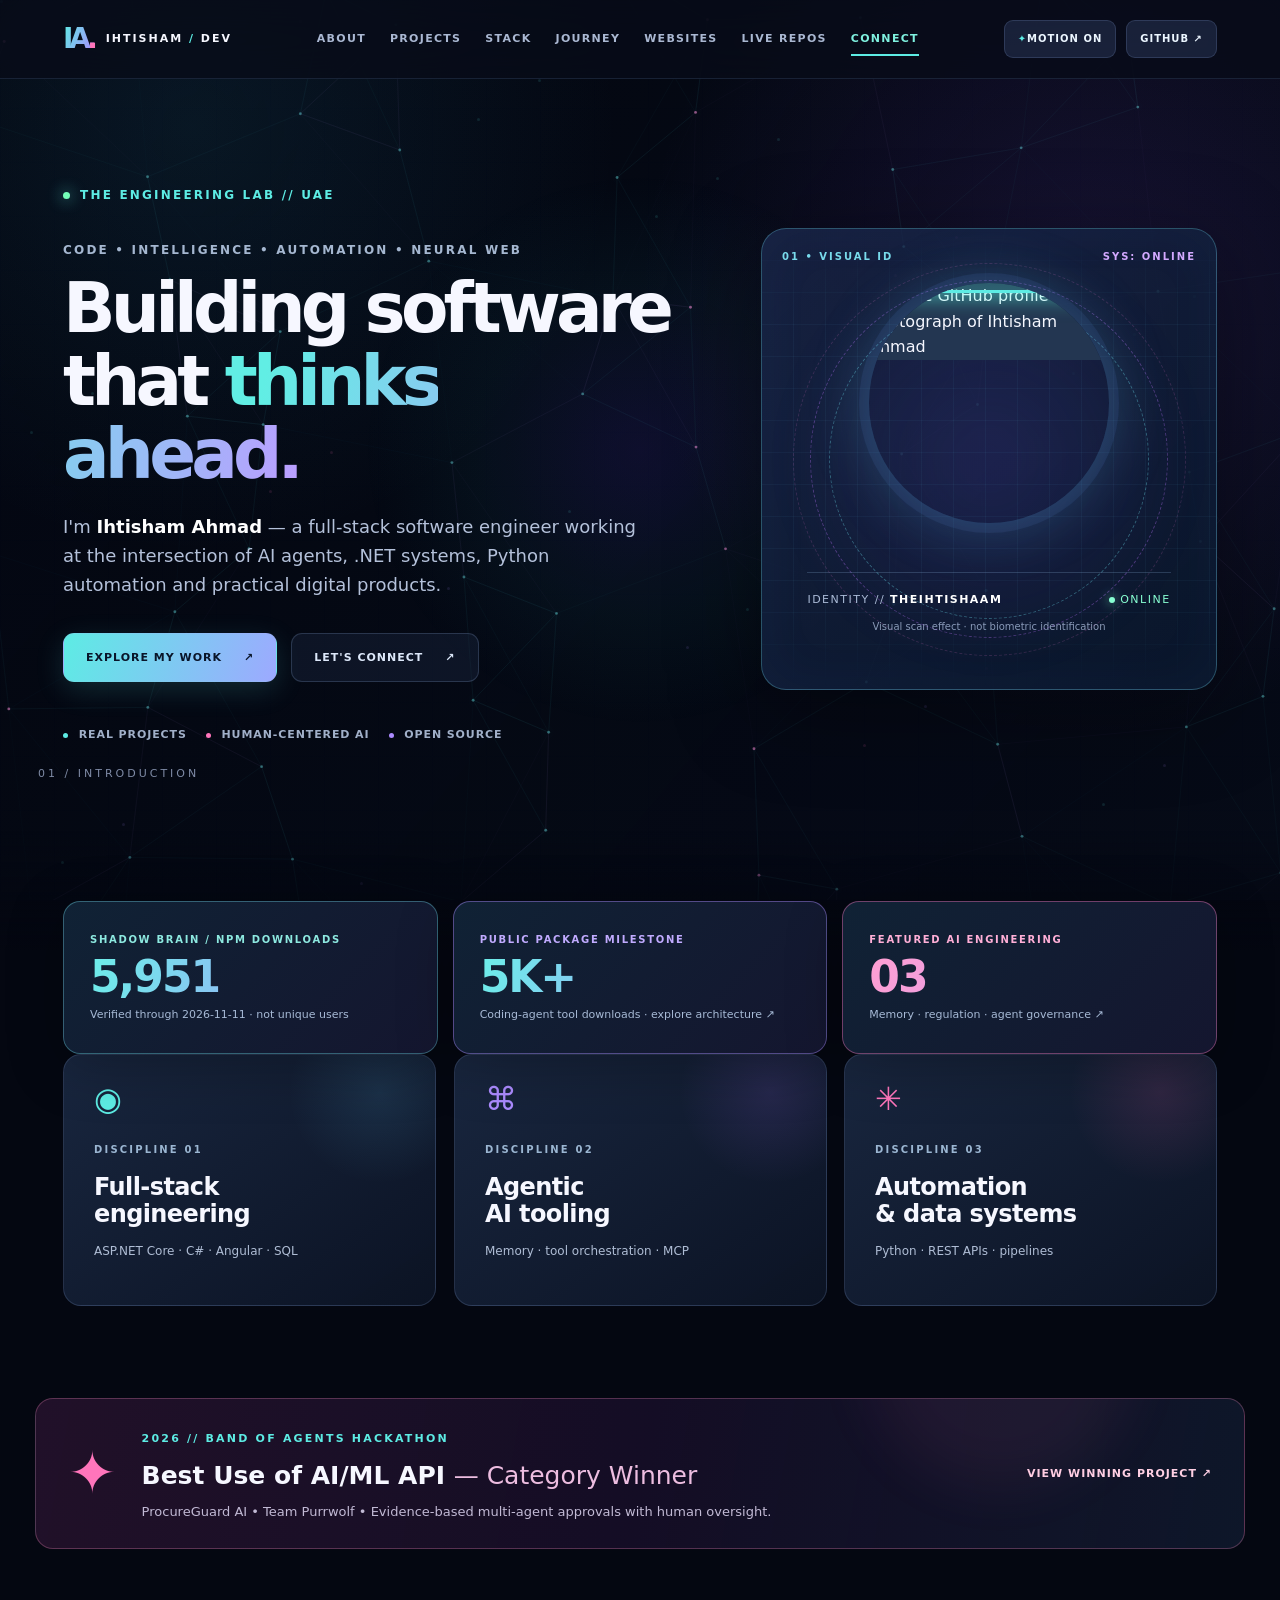
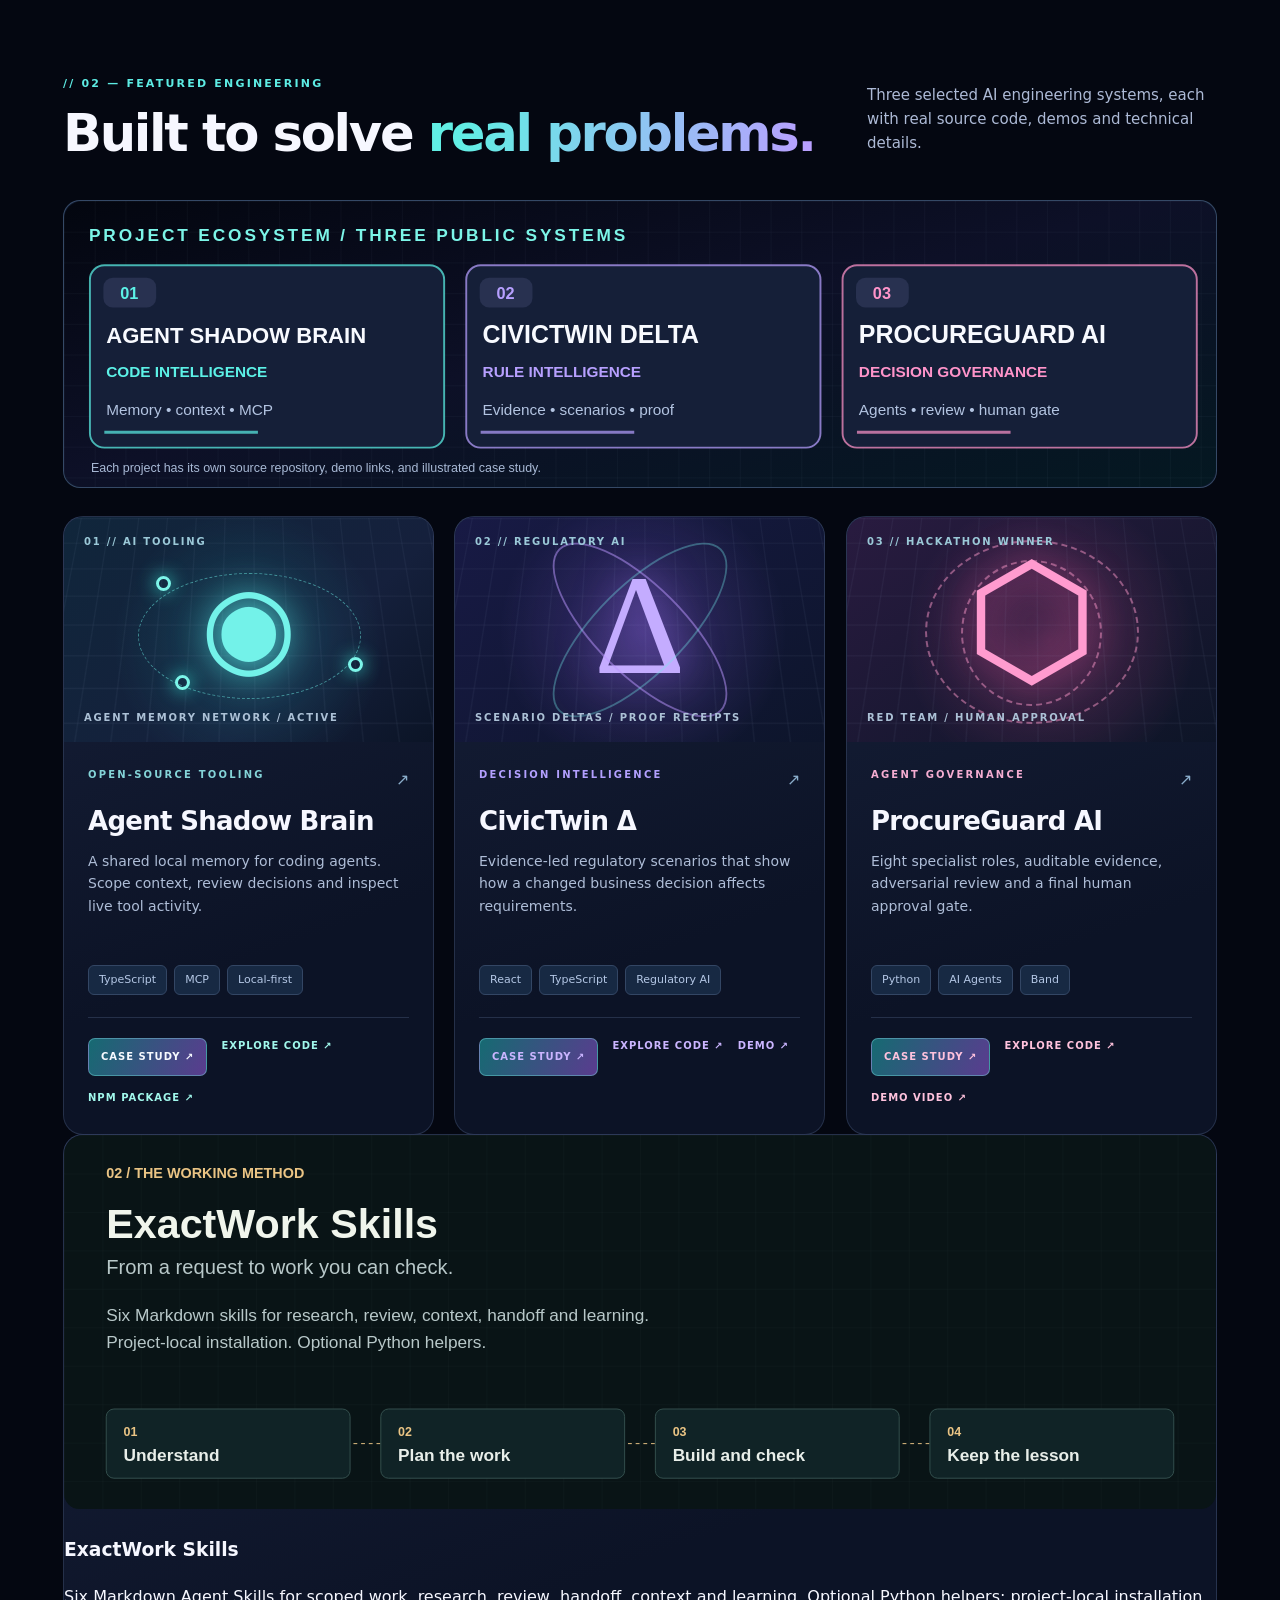
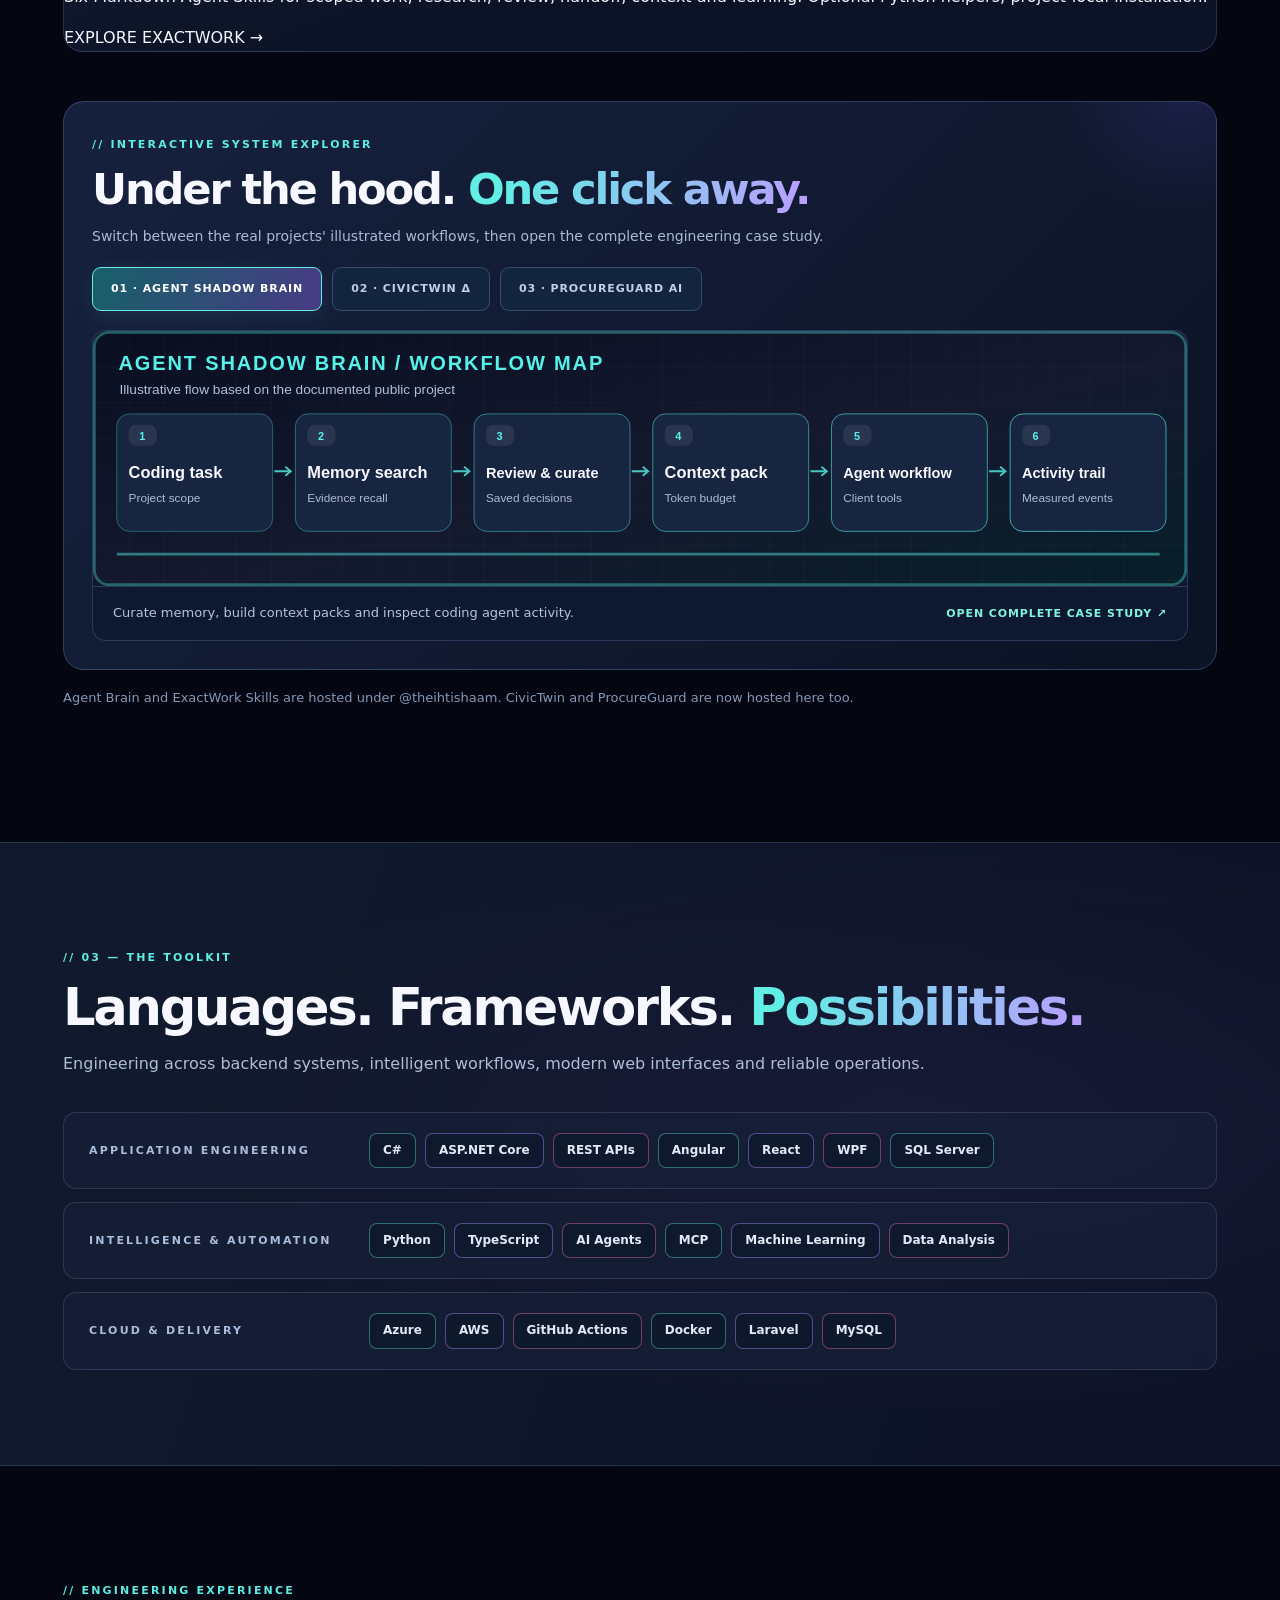
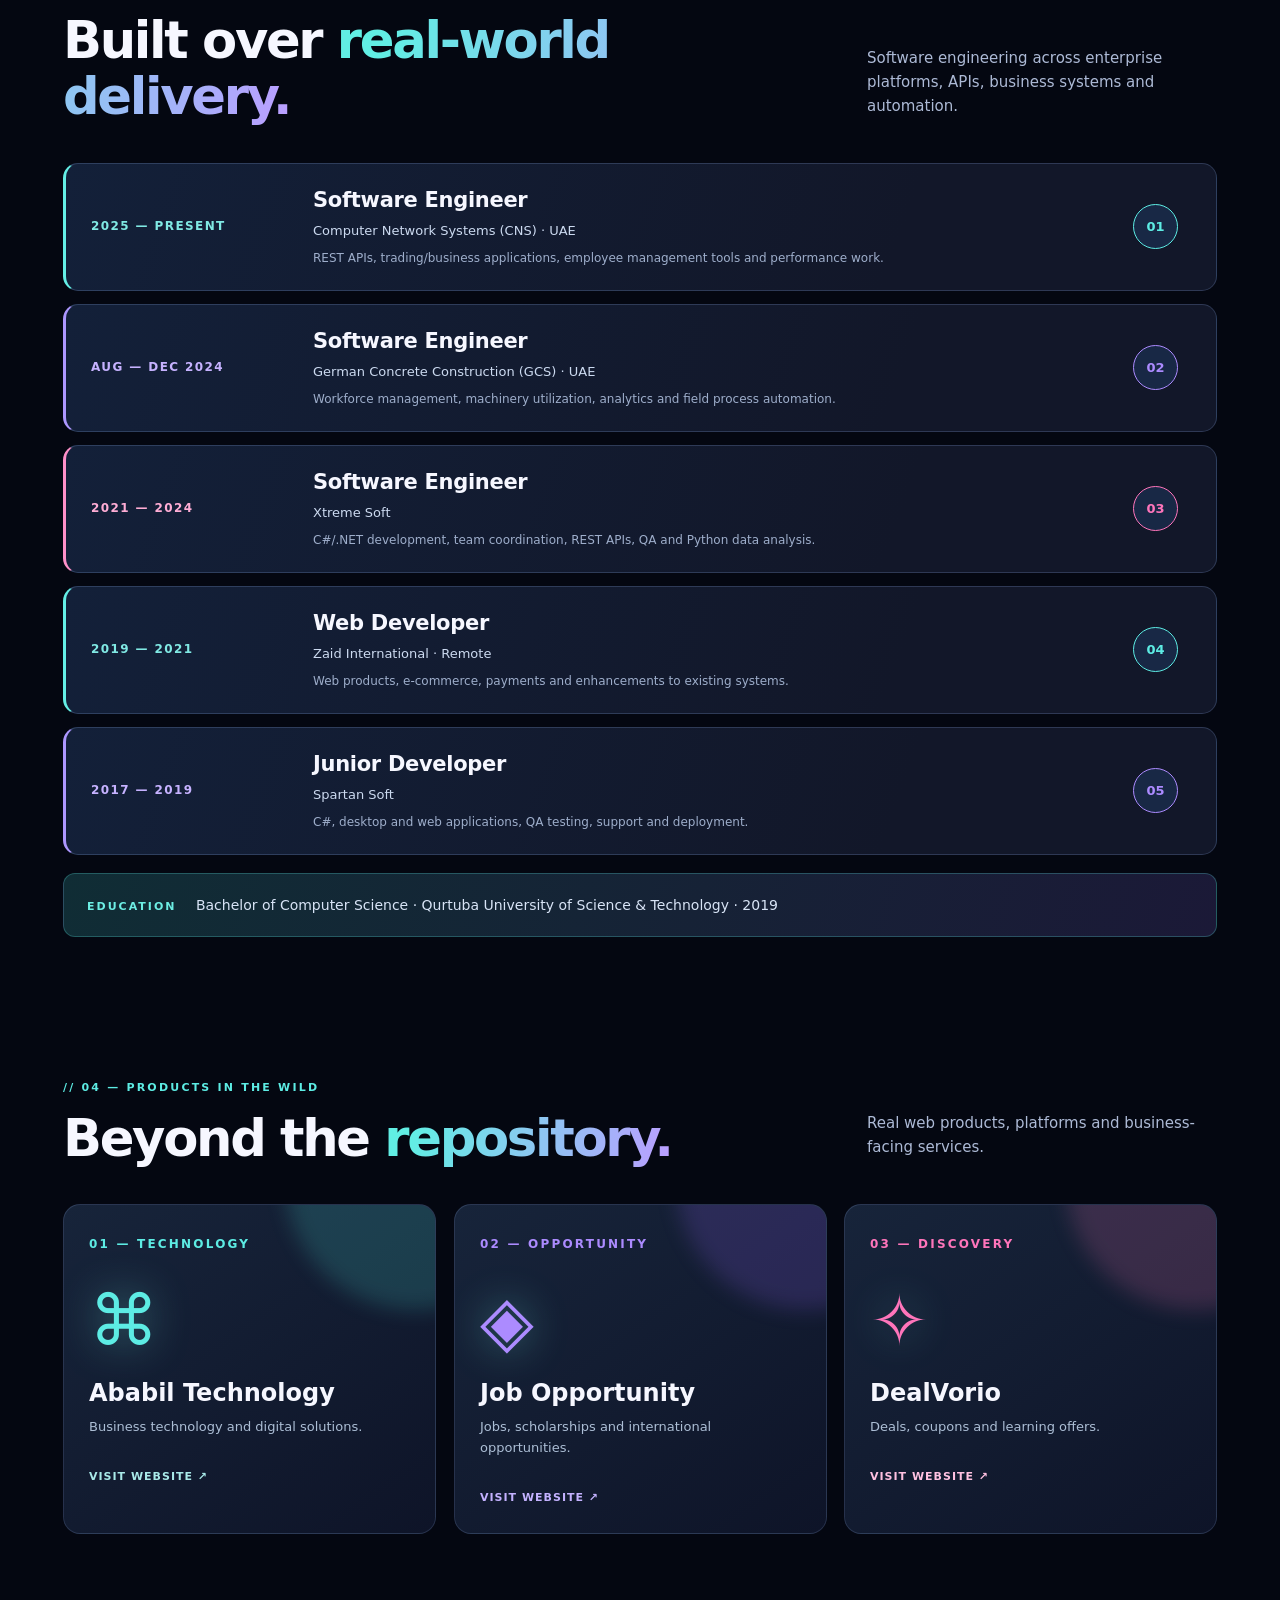
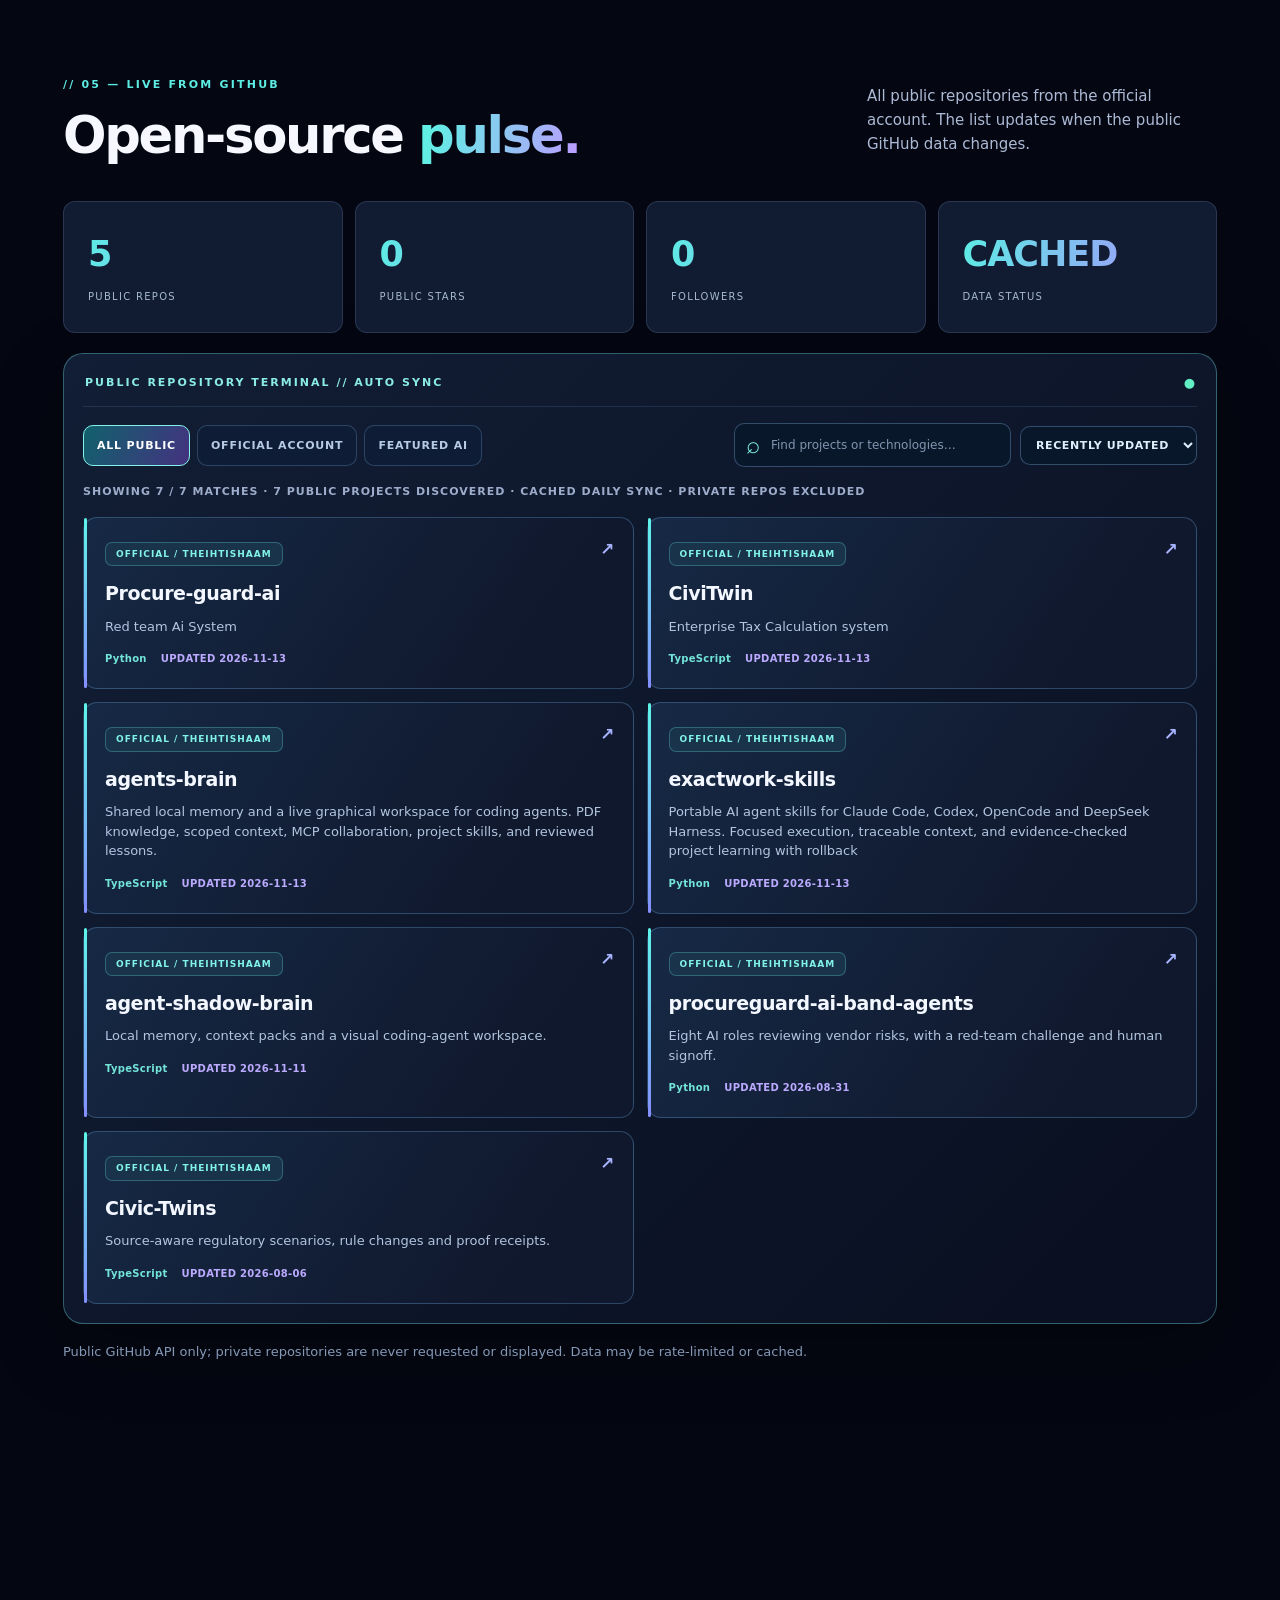
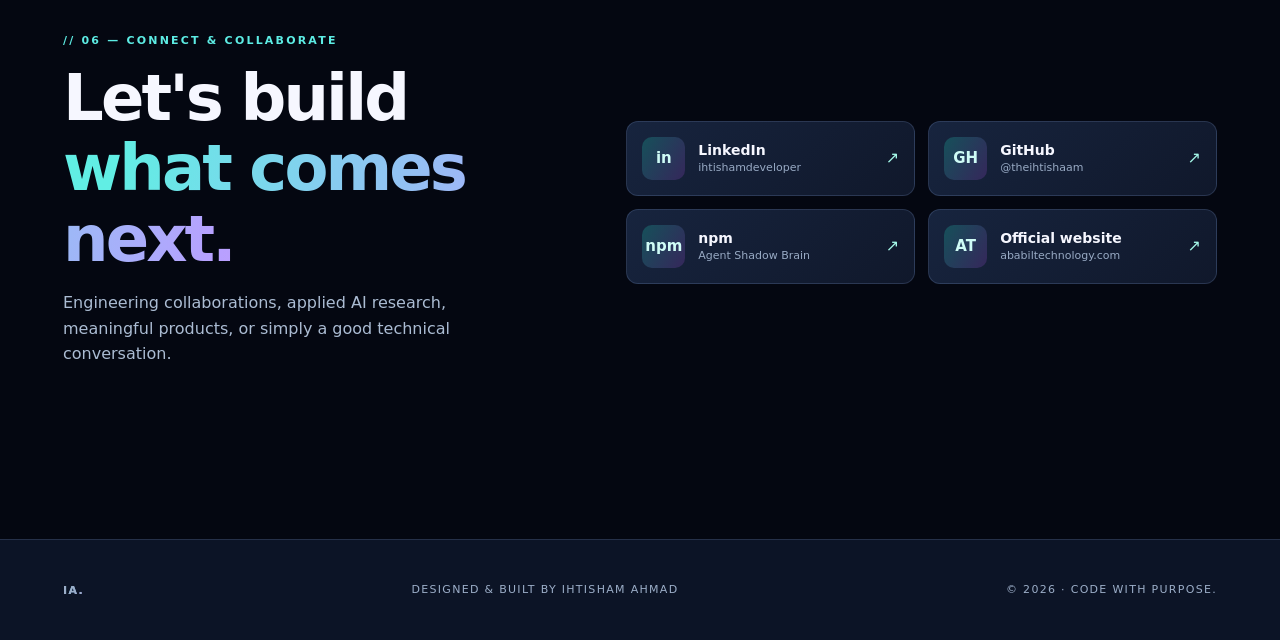
==== commit 2298f94d: "Feature copied CivicTwin and ProcureGuard repositories on this account" ====
--- a/docs/index.html
+++ b/docs/index.html
@@ -85,7 +85,7 @@
       <div class="highlight tile tilt-card" data-tilt><span class="tile-symbol pink">✳</span><span class="tile-kicker">DISCIPLINE 03</span><h2>Automation<br>& data systems</h2><p>Python · REST APIs · pipelines</p></div>
     </section>
     <section class="award-band shell" aria-label="Award highlight">
-      <div class="award-icon" aria-hidden="true">✦</div><div><span class="section-kicker">2026 // BAND OF AGENTS HACKATHON</span><h2>Best Use of AI/ML API <span class="award-sub">— Category Winner</span></h2><p>ProcureGuard AI • Team Purrwolf • Evidence-based multi-agent approvals with human oversight.</p></div><a class="text-link" href="https://github.com/ihtishaam-dev/procureguard-ai-band-agents" target="_blank" rel="noopener noreferrer">VIEW WINNING PROJECT ↗</a>
+      <div class="award-icon" aria-hidden="true">✦</div><div><span class="section-kicker">2026 // BAND OF AGENTS HACKATHON</span><h2>Best Use of AI/ML API <span class="award-sub">— Category Winner</span></h2><p>ProcureGuard AI • Team Purrwolf • Evidence-based multi-agent approvals with human oversight.</p></div><a class="text-link" href="https://github.com/theihtishaam/Procure-guard-ai" target="_blank" rel="noopener noreferrer">VIEW WINNING PROJECT ↗</a>
     </section>
     <section id="work" class="section shell">
       <div class="section-heading"><div><p class="section-kicker">// 02 — FEATURED ENGINEERING</p><h2>Built to solve <span class="rainbow">real problems.</span></h2></div><p>Three selected AI engineering systems, each with real source code, demos and technical details.</p></div>
@@ -97,11 +97,11 @@
         </article>
         <article class="project-card project-violet tilt-card" data-tilt>
           <div class="project-art"><span class="project-counter">02 // REGULATORY AI</span><div class="art-grid twin-art"><span class="delta-ring">Δ</span><span class="twin-atom atom-1"></span><span class="twin-atom atom-2"></span></div><span class="project-art-caption">SCENARIO DELTAS / PROOF RECEIPTS</span></div>
-          <div class="project-body"><div class="project-topline"><span class="project-category">DECISION INTELLIGENCE</span><span class="project-symbol">↗</span></div><h3>CivicTwin Δ</h3><p>Evidence-led regulatory scenarios that show how a changed business decision affects requirements.</p><div class="tags"><span>React</span><span>TypeScript</span><span>Regulatory AI</span></div><div class="project-links"><a class="case-study-cta" href="./projects/civic-twin.html">CASE STUDY ↗</a><a href="https://github.com/ihtishaam-dev/Civic-Twins" target="_blank" rel="noopener noreferrer">EXPLORE CODE ↗</a><a href="https://de2ryot975yrukt7xh4gymb1q.nativelyai.app/twin/" target="_blank" rel="noopener noreferrer">DEMO ↗</a></div></div>
+          <div class="project-body"><div class="project-topline"><span class="project-category">DECISION INTELLIGENCE</span><span class="project-symbol">↗</span></div><h3>CivicTwin Δ</h3><p>Evidence-led regulatory scenarios that show how a changed business decision affects requirements.</p><div class="tags"><span>React</span><span>TypeScript</span><span>Regulatory AI</span></div><div class="project-links"><a class="case-study-cta" href="./projects/civic-twin.html">CASE STUDY ↗</a><a href="https://github.com/theihtishaam/CiviTwin" target="_blank" rel="noopener noreferrer">EXPLORE CODE ↗</a><a href="https://de2ryot975yrukt7xh4gymb1q.nativelyai.app/twin/" target="_blank" rel="noopener noreferrer">DEMO ↗</a></div></div>
         </article>
         <article class="project-card project-pink tilt-card" data-tilt>
           <div class="project-art"><span class="project-counter">03 // HACKATHON WINNER</span><div class="art-grid guard-art"><span class="guard-shield">⬡</span><span class="guard-pulse pulse-one"></span><span class="guard-pulse pulse-two"></span></div><span class="project-art-caption">RED TEAM / HUMAN APPROVAL</span></div>
-          <div class="project-body"><div class="project-topline"><span class="project-category">AGENT GOVERNANCE</span><span class="project-symbol">↗</span></div><h3>ProcureGuard AI</h3><p>Eight specialist roles, auditable evidence, adversarial review and a final human approval gate.</p><div class="tags"><span>Python</span><span>AI Agents</span><span>Band</span></div><div class="project-links"><a class="case-study-cta" href="./projects/procureguard-ai.html">CASE STUDY ↗</a><a href="https://github.com/ihtishaam-dev/procureguard-ai-band-agents" target="_blank" rel="noopener noreferrer">EXPLORE CODE ↗</a><a href="https://youtu.be/KhKxOJJEYho" target="_blank" rel="noopener noreferrer">DEMO VIDEO ↗</a></div></div>
+          <div class="project-body"><div class="project-topline"><span class="project-category">AGENT GOVERNANCE</span><span class="project-symbol">↗</span></div><h3>ProcureGuard AI</h3><p>Eight specialist roles, auditable evidence, adversarial review and a final human approval gate.</p><div class="tags"><span>Python</span><span>AI Agents</span><span>Band</span></div><div class="project-links"><a class="case-study-cta" href="./projects/procureguard-ai.html">CASE STUDY ↗</a><a href="https://github.com/theihtishaam/Procure-guard-ai" target="_blank" rel="noopener noreferrer">EXPLORE CODE ↗</a><a href="https://youtu.be/KhKxOJJEYho" target="_blank" rel="noopener noreferrer">DEMO VIDEO ↗</a></div></div>
         </article>
       </div>
       <article class="project-card"><a href="https://github.com/theihtishaam/exactwork-skills"><img src="../assets/exactwork-feature.svg" width="1200" height="389" style="width:100%;height:auto" alt="ExactWork Skills workflow" loading="lazy"></a><h3>ExactWork Skills</h3><p>Six Markdown Agent Skills for scoped work, research, review, handoff, context and learning. Optional Python helpers; project-local installation.</p><a href="https://github.com/theihtishaam/exactwork-skills">EXPLORE EXACTWORK →</a></article>
@@ -117,7 +117,7 @@
           <div class="caseflow-bottom"><p id="flow-description">Curate memory, build context packs and inspect coding agent activity.</p><a id="flow-cta" href="./projects/agent-shadow-brain.html">OPEN COMPLETE CASE STUDY ↗</a></div>
         </div>
       </div>
-      <p class="portfolio-note">Agent Brain and ExactWork Skills are hosted under @theihtishaam. CivicTwin and ProcureGuard remain linked to their original repositories.</p>
+      <p class="portfolio-note">Agent Brain and ExactWork Skills are hosted under @theihtishaam. CivicTwin and ProcureGuard are now hosted here too.</p>
     </section>
     <section class="section wide-section" id="stack"><div class="shell">
       <p class="section-kicker">// 03 — THE TOOLKIT</p><h2>Languages. Frameworks. <span class="rainbow">Possibilities.</span></h2>
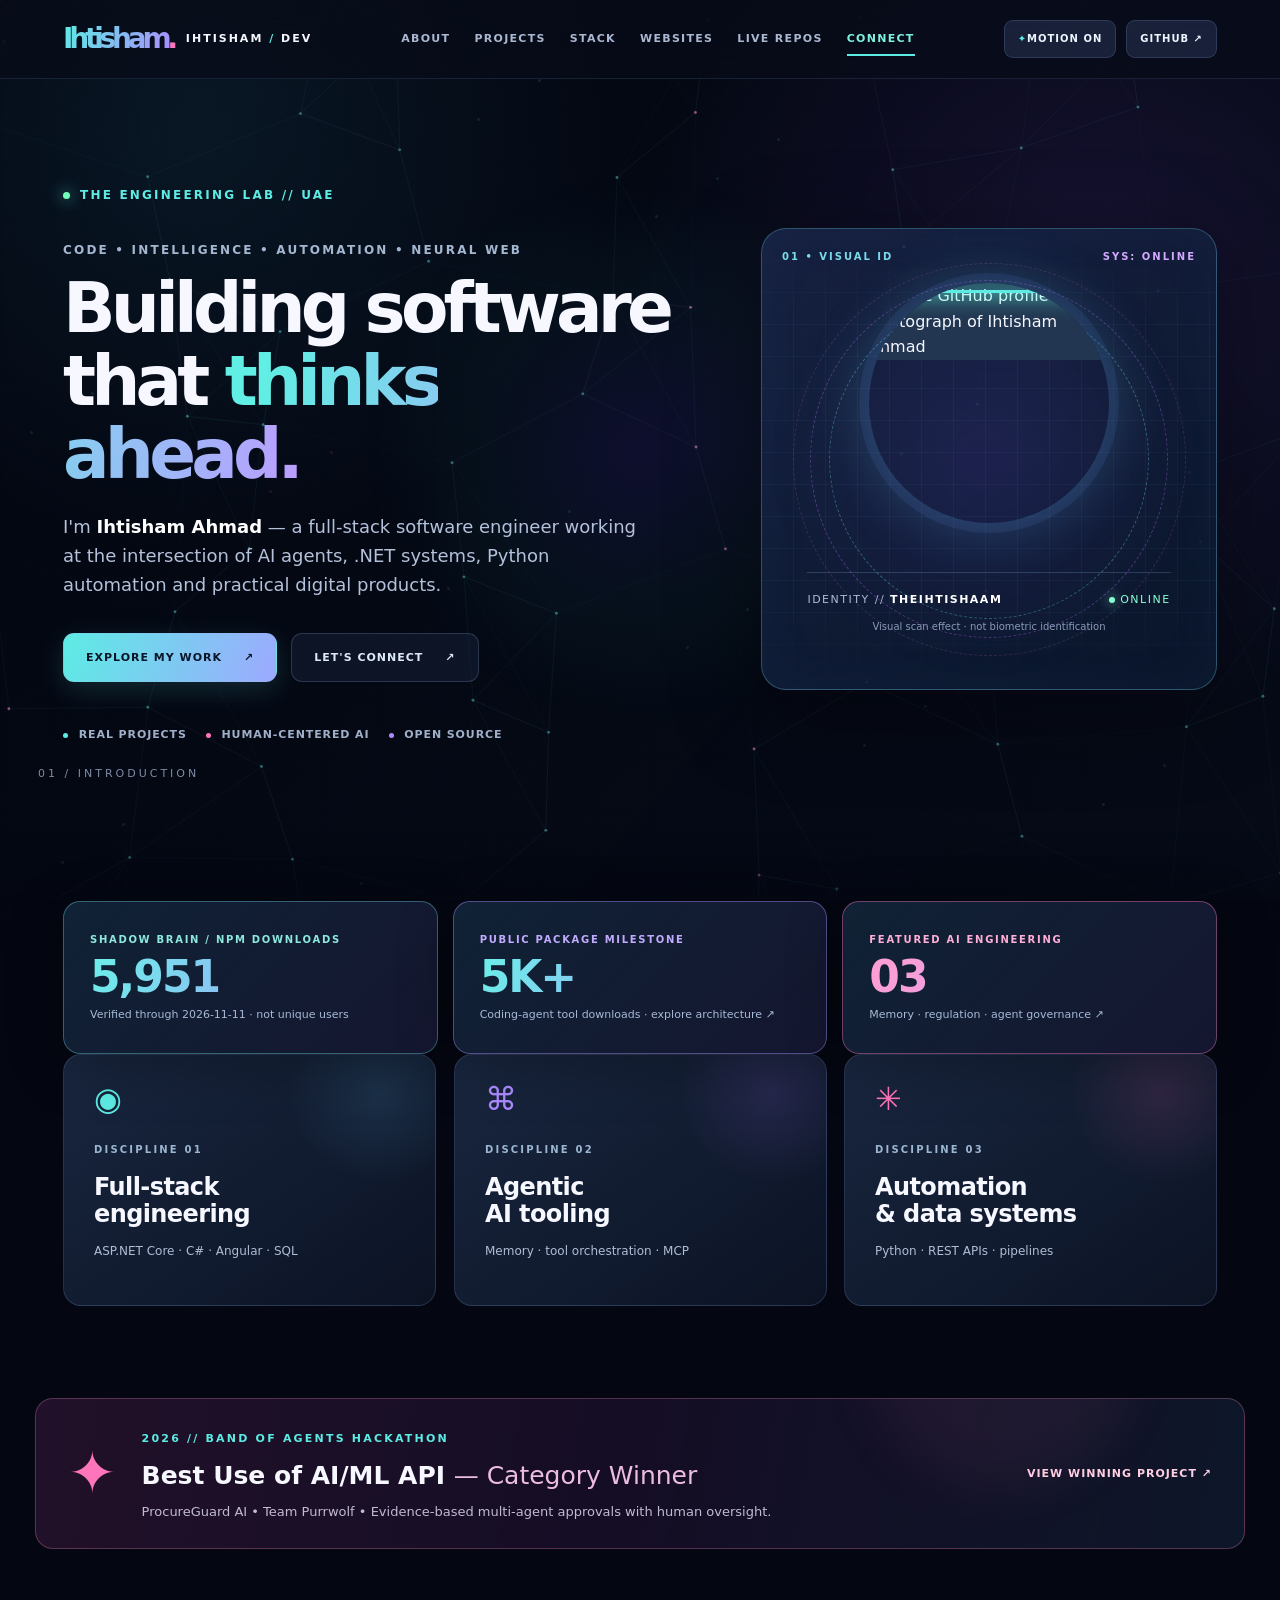
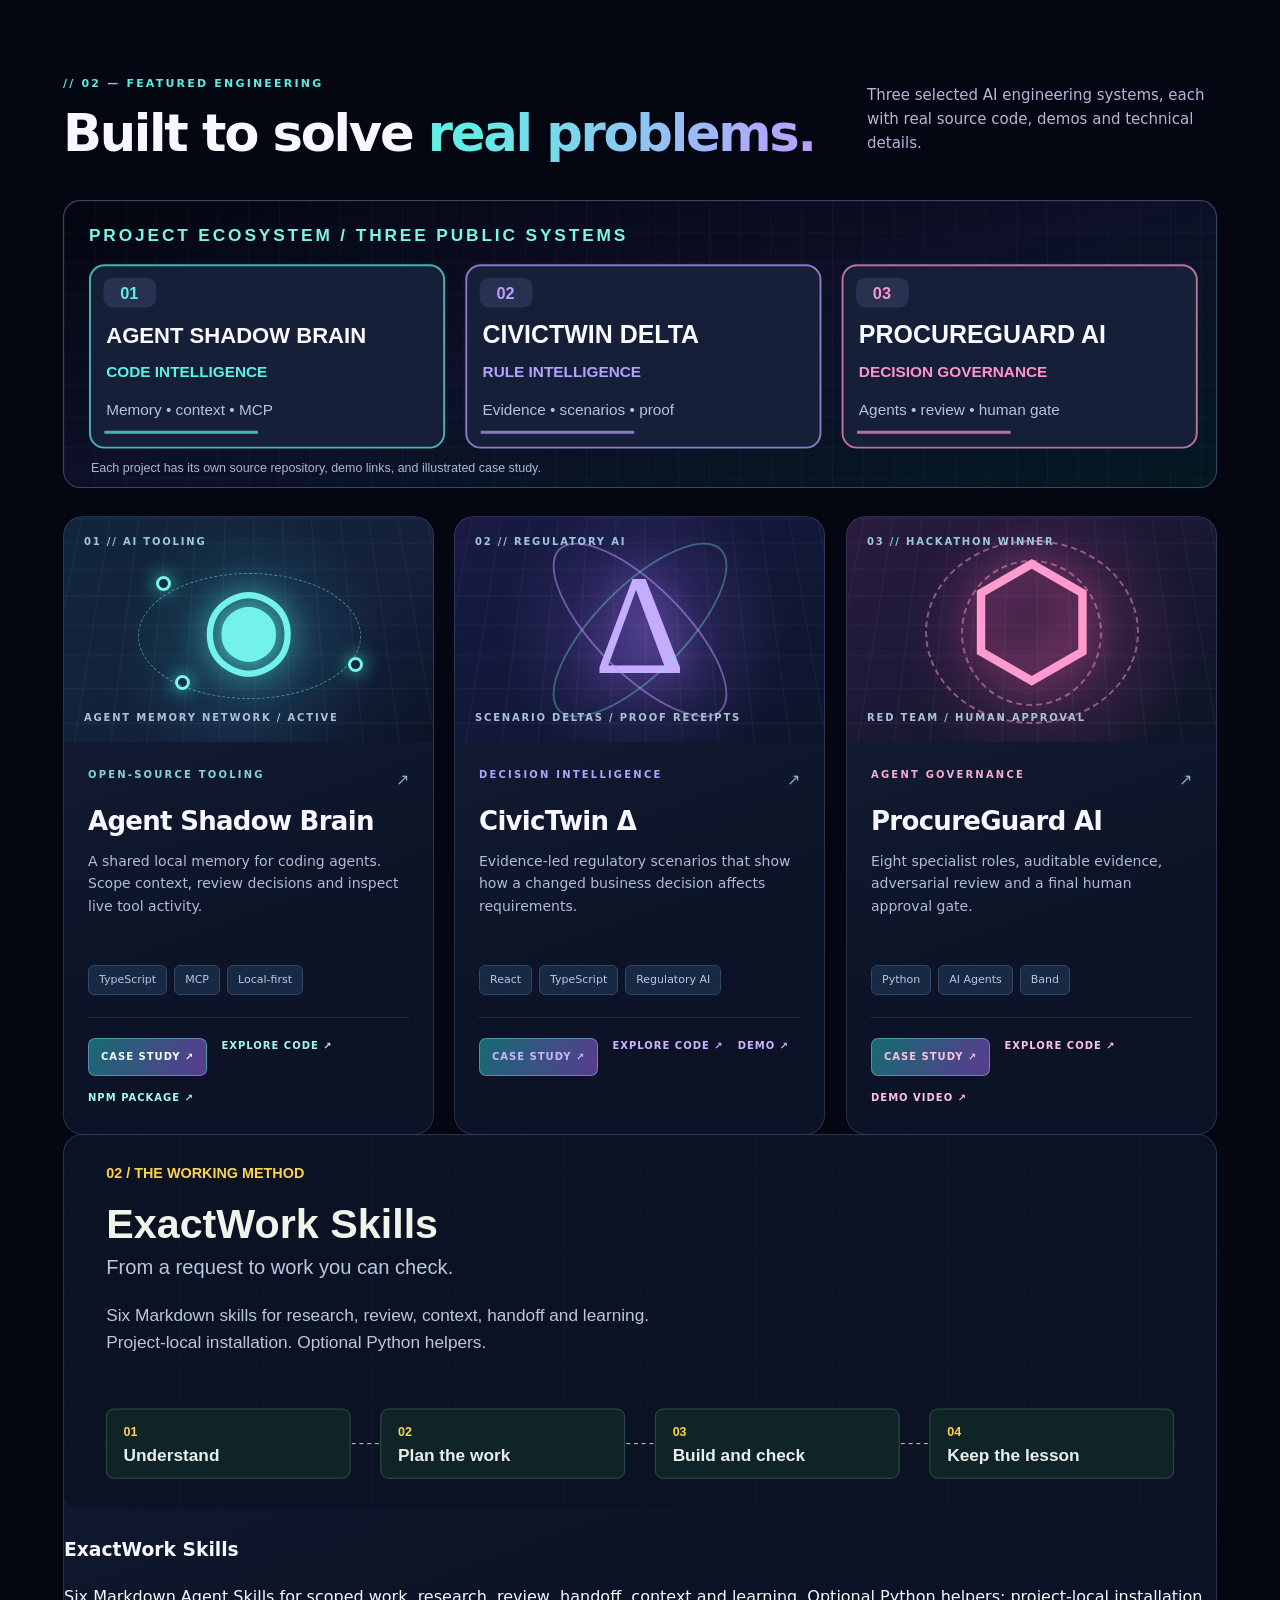
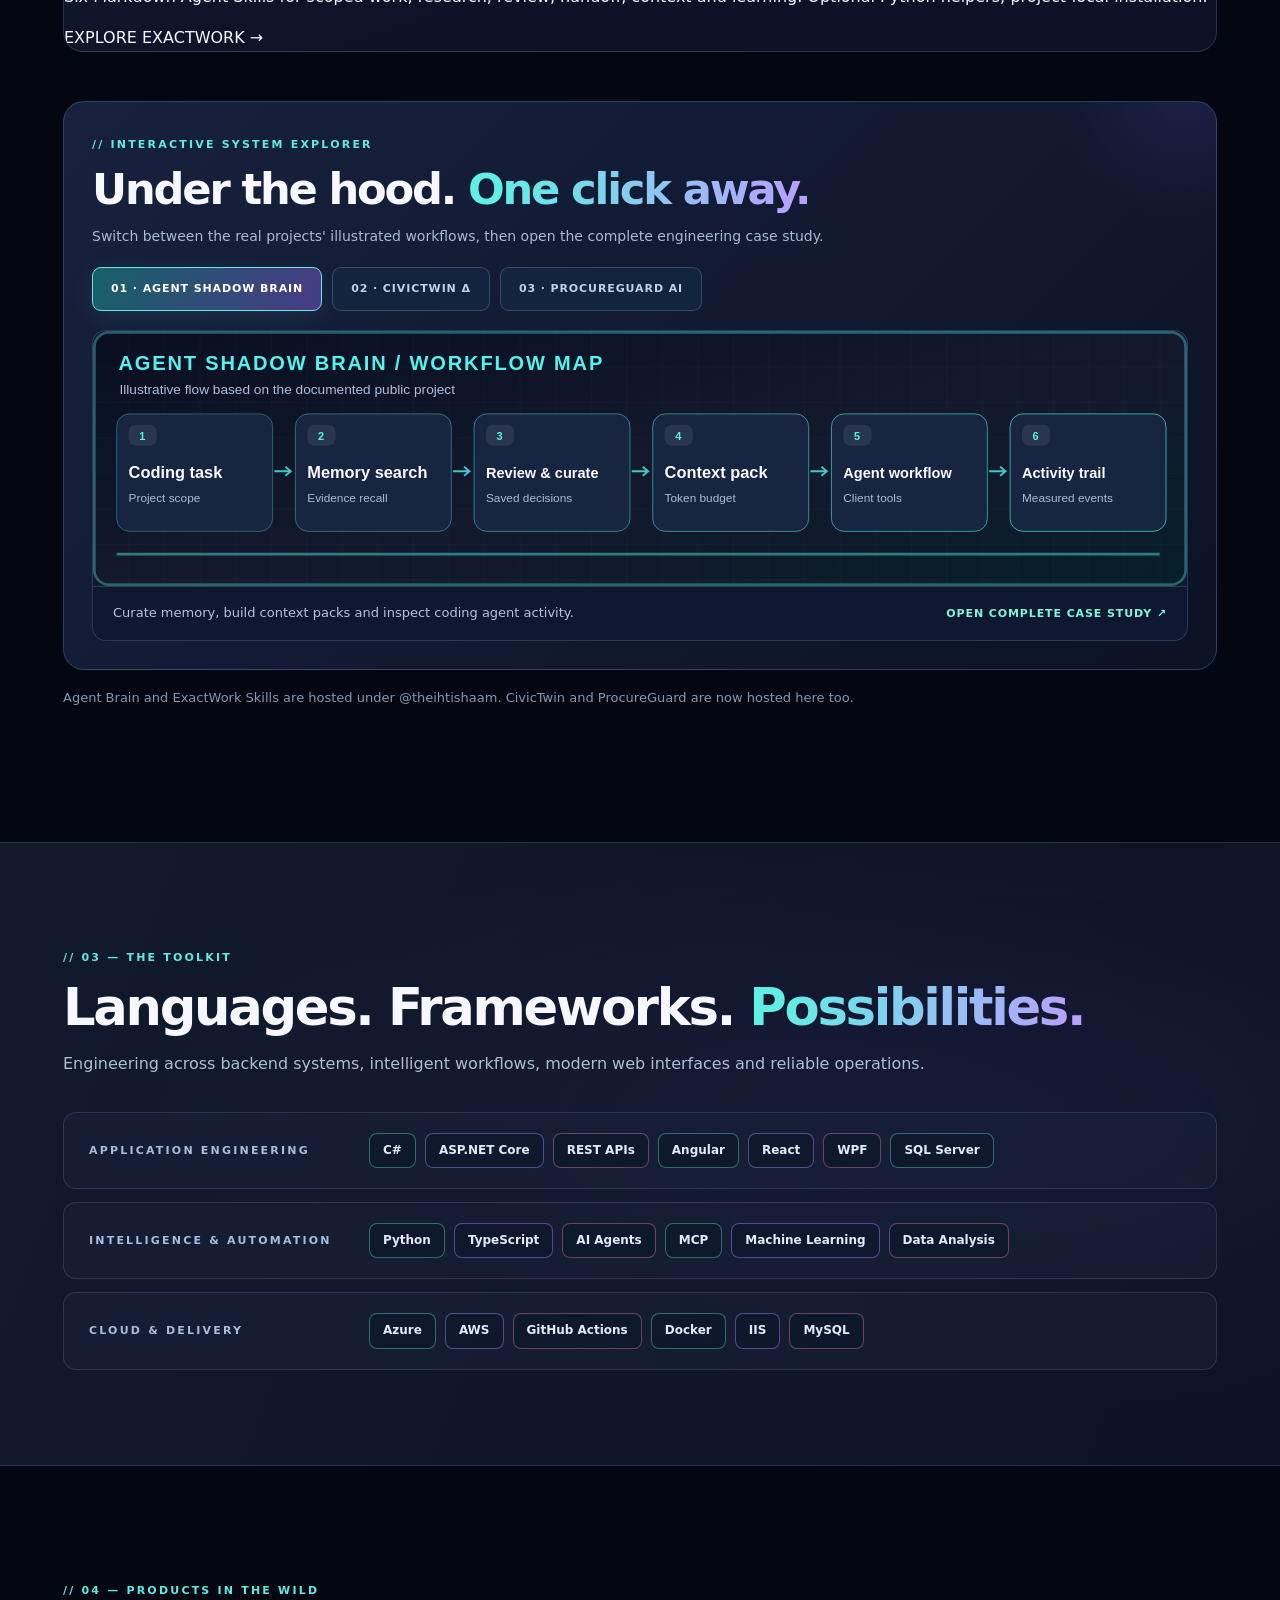
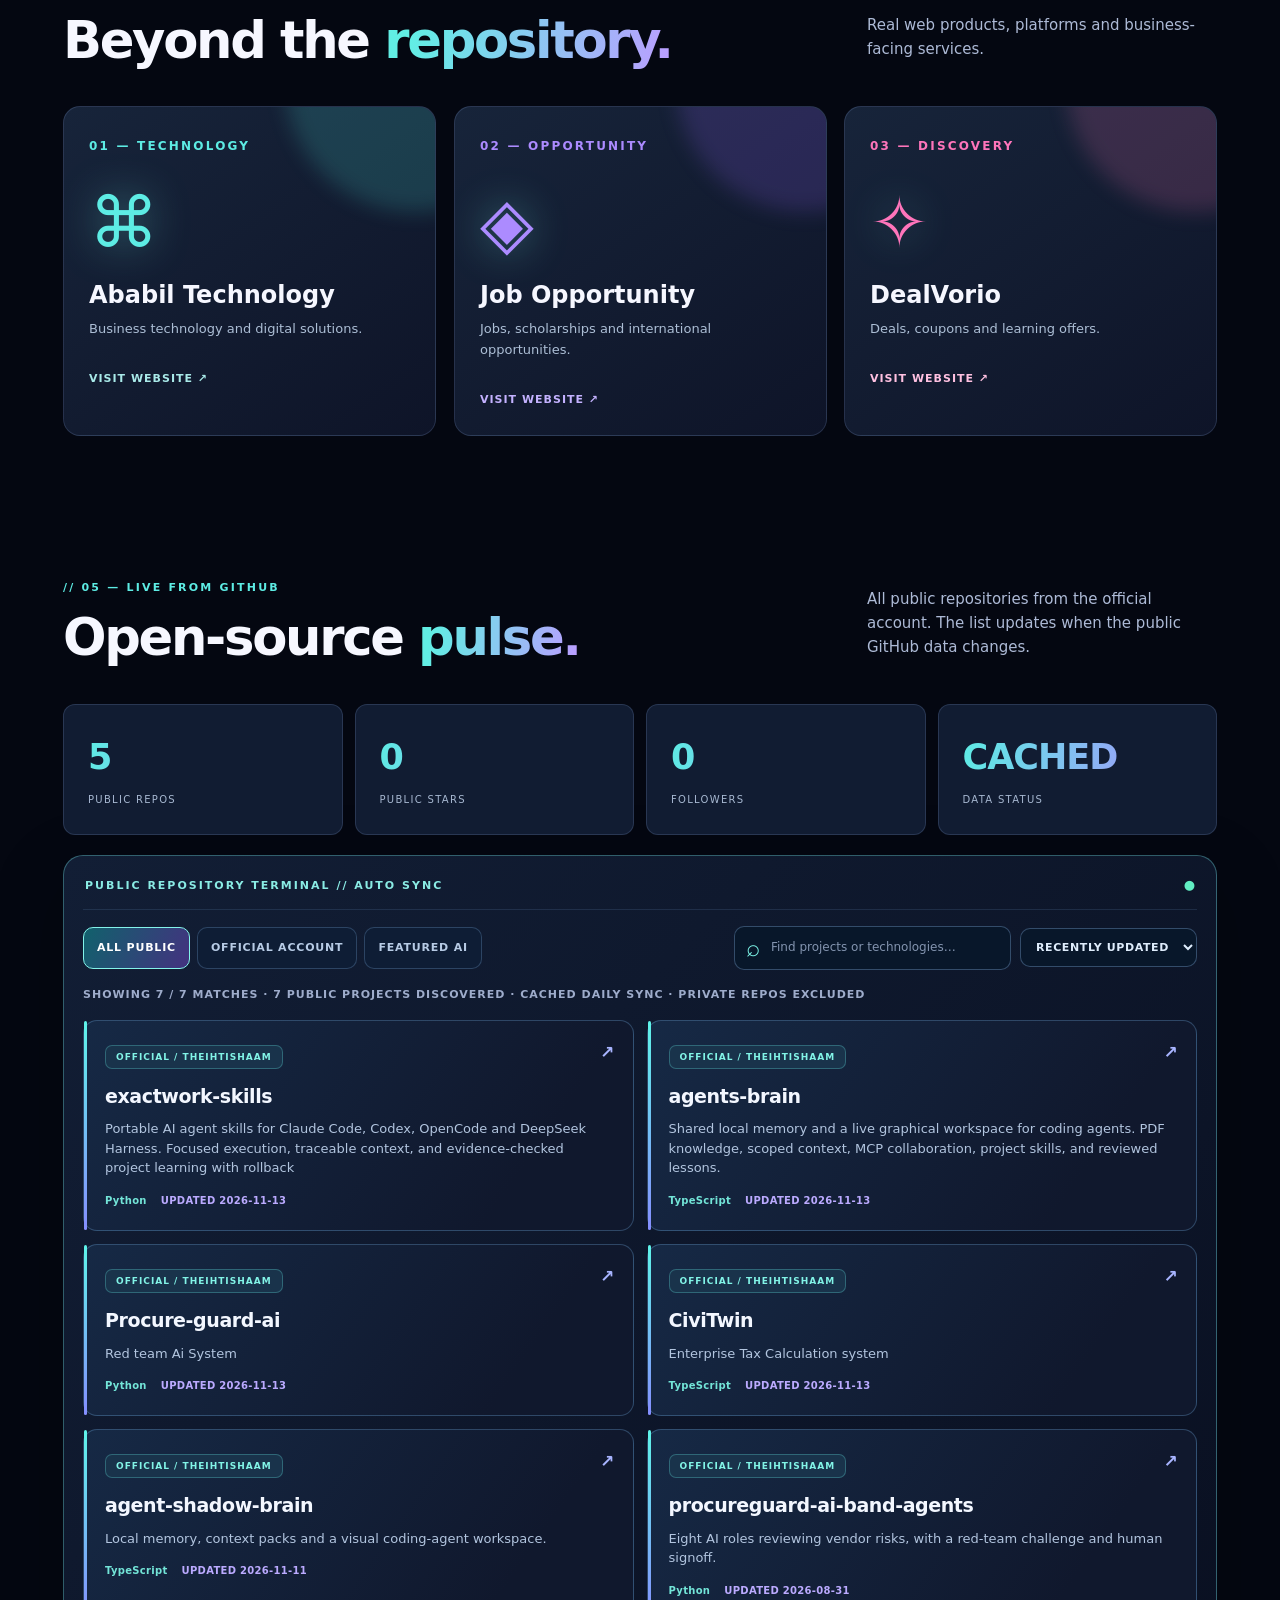
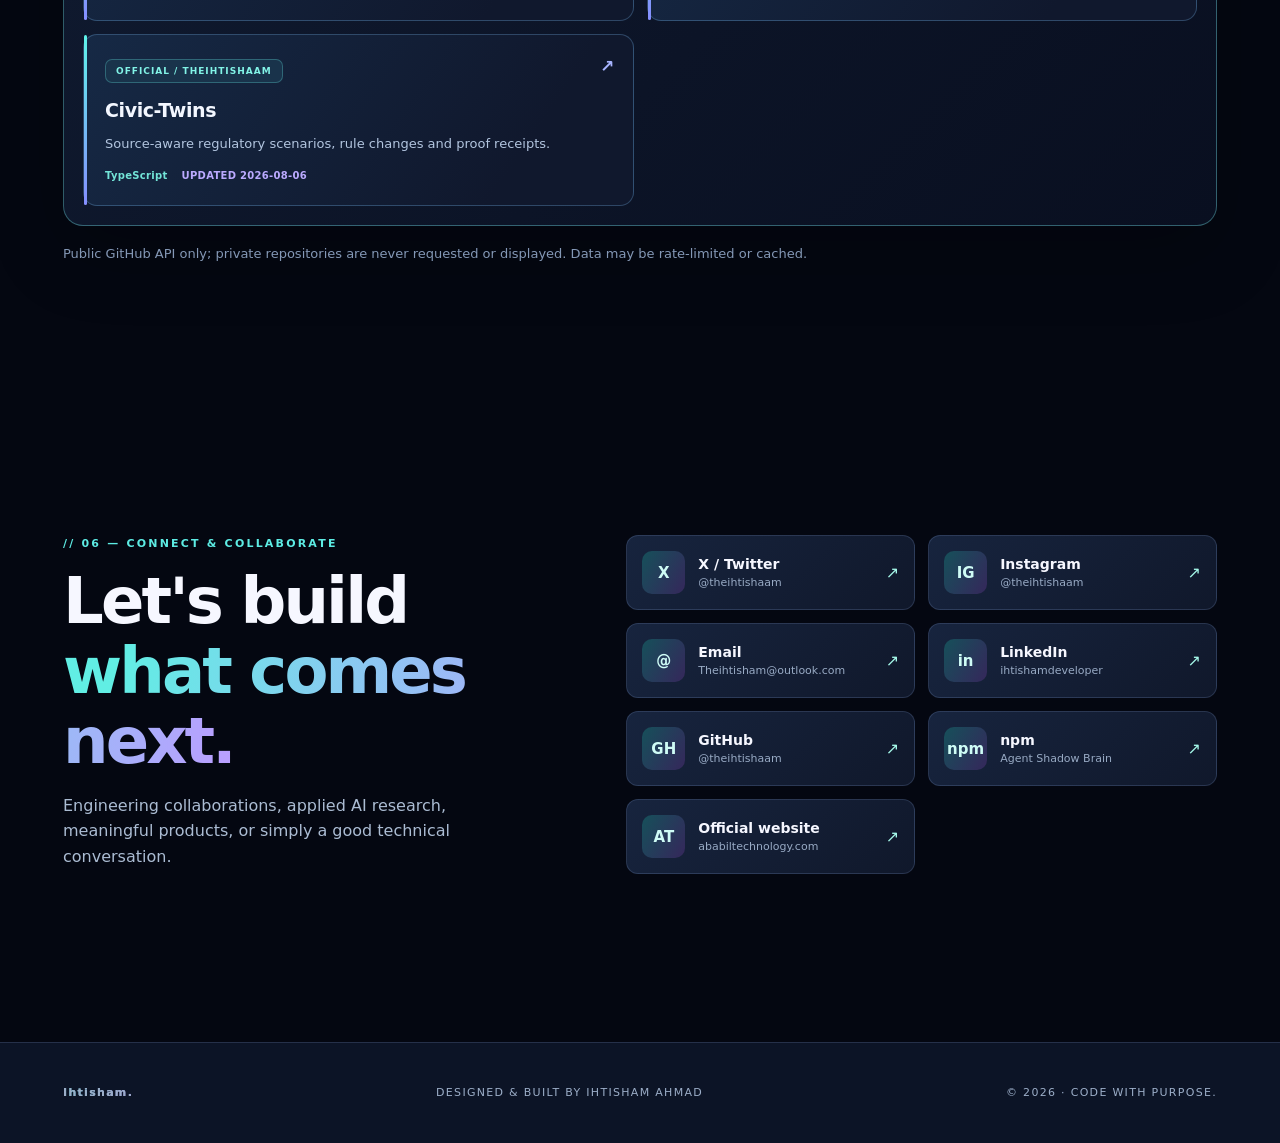
==== commit 2b8974ae: "Redesign profile around projects, languages and public links" ====
--- a/docs/index.html
+++ b/docs/index.html
@@ -25,9 +25,9 @@
   <div id="particle-field" aria-hidden="true"></div>
   <header class="site-header">
     <div class="site-header-inner shell">
-      <a class="brand" href="#top" aria-label="Ihtisham Ahmad, back to top"><span class="brand-mark">IA<span>.</span></span><span class="brand-subtitle">IHTISHAM<span class="brand-divider"> / </span>DEV</span></a>
+      <a class="brand" href="#top" aria-label="Ihtisham Ahmad, back to top"><span class="brand-mark">Ihtisham<span>.</span></span><span class="brand-subtitle">IHTISHAM<span class="brand-divider"> / </span>DEV</span></a>
       <nav class="desktop-nav" aria-label="Main navigation">
-        <a href="#about">ABOUT</a><a href="#work">PROJECTS</a><a href="#stack">STACK</a><a href="#journey">JOURNEY</a><a href="#sites">WEBSITES</a><a href="#public">LIVE REPOS</a><a href="#contact">CONNECT</a>
+        <a href="#about">ABOUT</a><a href="#work">PROJECTS</a><a href="#stack">STACK</a><a href="#sites">WEBSITES</a><a href="#public">LIVE REPOS</a><a href="#contact">CONNECT</a>
       </nav>
       <div class="header-actions">
         <button id="mobile-menu-button" class="mobile-menu-button" type="button" aria-controls="mobile-menu" aria-expanded="false" aria-label="Open navigation"><span aria-hidden="true">☰</span></button>
@@ -37,7 +37,7 @@
     </div>
     <nav id="mobile-menu" class="mobile-menu" aria-label="Mobile navigation" hidden>
       <div class="shell mobile-menu-inner">
-        <a href="#about">ABOUT</a><a href="#work">PROJECTS</a><a href="#stack">TECH STACK</a><a href="#journey">EXPERIENCE</a><a href="#sites">WEBSITES</a><a href="#public">LIVE REPOSITORIES</a><a href="#contact">CONNECT</a>
+        <a href="#about">ABOUT</a><a href="#work">PROJECTS</a><a href="#stack">TECH STACK</a><a href="#sites">WEBSITES</a><a href="#public">LIVE REPOSITORIES</a><a href="#contact">CONNECT</a>
       </div>
     </nav>
   </header>
@@ -122,23 +122,9 @@
     <section class="section wide-section" id="stack"><div class="shell">
       <p class="section-kicker">// 03 — THE TOOLKIT</p><h2>Languages. Frameworks. <span class="rainbow">Possibilities.</span></h2>
       <p class="section-summary">Engineering across backend systems, intelligent workflows, modern web interfaces and reliable operations.</p>
-      <div class="stack-tracks"><div class="stack-track"><span class="track-label">APPLICATION ENGINEERING</span><div class="stack-pills"><span>C#</span><span>ASP.NET Core</span><span>REST APIs</span><span>Angular</span><span>React</span><span>WPF</span><span>SQL Server</span></div></div><div class="stack-track"><span class="track-label">INTELLIGENCE & AUTOMATION</span><div class="stack-pills"><span>Python</span><span>TypeScript</span><span>AI Agents</span><span>MCP</span><span>Machine Learning</span><span>Data Analysis</span></div></div><div class="stack-track"><span class="track-label">CLOUD & DELIVERY</span><div class="stack-pills"><span>Azure</span><span>AWS</span><span>GitHub Actions</span><span>Docker</span><span>Laravel</span><span>MySQL</span></div></div></div>
+      <div class="stack-tracks"><div class="stack-track"><span class="track-label">APPLICATION ENGINEERING</span><div class="stack-pills"><span>C#</span><span>ASP.NET Core</span><span>REST APIs</span><span>Angular</span><span>React</span><span>WPF</span><span>SQL Server</span></div></div><div class="stack-track"><span class="track-label">INTELLIGENCE & AUTOMATION</span><div class="stack-pills"><span>Python</span><span>TypeScript</span><span>AI Agents</span><span>MCP</span><span>Machine Learning</span><span>Data Analysis</span></div></div><div class="stack-track"><span class="track-label">CLOUD & DELIVERY</span><div class="stack-pills"><span>Azure</span><span>AWS</span><span>GitHub Actions</span><span>Docker</span><span>IIS</span><span>MySQL</span></div></div></div>
     </div></section>
-    <section id="journey" class="section shell journey-section">
-      <div class="section-heading">
-        <div><p class="section-kicker">// ENGINEERING EXPERIENCE</p><h2>Built over <span class="rainbow">real-world delivery.</span></h2></div>
-        <p>Software engineering across enterprise platforms, APIs, business systems and automation.</p>
-      </div>
-      <div class="journey-list">
-        <div class="journey-item tilt-card" data-tilt><span class="journey-date">2025 — PRESENT</span><div class="journey-detail"><h3>Software Engineer</h3><p>Computer Network Systems (CNS) · UAE</p><small>REST APIs, trading/business applications, employee management tools and performance work.</small></div><span class="journey-orb cyan">01</span></div>
-        <div class="journey-item tilt-card" data-tilt><span class="journey-date">AUG — DEC 2024</span><div class="journey-detail"><h3>Software Engineer</h3><p>German Concrete Construction (GCS) · UAE</p><small>Workforce management, machinery utilization, analytics and field process automation.</small></div><span class="journey-orb violet">02</span></div>
-        <div class="journey-item tilt-card" data-tilt><span class="journey-date">2021 — 2024</span><div class="journey-detail"><h3>Software Engineer</h3><p>Xtreme Soft</p><small>C#/.NET development, team coordination, REST APIs, QA and Python data analysis.</small></div><span class="journey-orb pink">03</span></div>
-        <div class="journey-item tilt-card" data-tilt><span class="journey-date">2019 — 2021</span><div class="journey-detail"><h3>Web Developer</h3><p>Zaid International · Remote</p><small>Web products, e-commerce, payments and enhancements to existing systems.</small></div><span class="journey-orb cyan">04</span></div>
-        <div class="journey-item tilt-card" data-tilt><span class="journey-date">2017 — 2019</span><div class="journey-detail"><h3>Junior Developer</h3><p>Spartan Soft</p><small>C#, desktop and web applications, QA testing, support and deployment.</small></div><span class="journey-orb violet">05</span></div>
-      </div>
-      <div class="journey-education"><span>EDUCATION</span> Bachelor of Computer Science · Qurtuba University of Science & Technology · 2019</div>
-    </section>
-    <section id="sites" class="section shell">
+<section id="sites" class="section shell">
       <div class="section-heading"><div><p class="section-kicker">// 04 — PRODUCTS IN THE WILD</p><h2>Beyond the <span class="rainbow">repository.</span></h2></div><p>Real web products, platforms and business-facing services.</p></div>
       <div class="site-grid">
         <a class="site-card tilt-card site-cyan" data-tilt href="https://ababiltechnology.com/" target="_blank" rel="noopener noreferrer"><span class="site-number">01 — TECHNOLOGY</span><span class="site-visual" aria-hidden="true">⌘</span><h3>Ababil Technology</h3><p>Business technology and digital solutions.</p><span class="site-action">VISIT WEBSITE ↗</span></a>
@@ -174,6 +160,9 @@
     <section id="contact" class="section shell contact">
       <div class="contact-text"><p class="section-kicker">// 06 — CONNECT & COLLABORATE</p><h2>Let's build<br><span class="rainbow">what comes next.</span></h2><p>Engineering collaborations, applied AI research, meaningful products, or simply a good technical conversation.</p></div>
       <div class="social-grid">
+        <a class="social-link" href="https://x.com/theihtishaam" target="_blank" rel="noopener noreferrer"><span class="social-icon">X</span><span class="social-name"><b>X / Twitter</b><small>@theihtishaam</small></span><span>↗</span></a>
+        <a class="social-link" href="https://www.instagram.com/theihtishaam" target="_blank" rel="noopener noreferrer"><span class="social-icon">IG</span><span class="social-name"><b>Instagram</b><small>@theihtishaam</small></span><span>↗</span></a>
+        <a class="social-link" href="mailto:Theihtisham@outlook.com"><span class="social-icon">@</span><span class="social-name"><b>Email</b><small>Theihtisham@outlook.com</small></span><span>↗</span></a>
         <a class="social-link" href="https://www.linkedin.com/in/ihtishamdeveloper/" target="_blank" rel="noopener noreferrer"><span class="social-icon">in</span><span class="social-name"><b>LinkedIn</b><small>ihtishamdeveloper</small></span><span>↗</span></a>
         <a class="social-link" href="https://github.com/theihtishaam" target="_blank" rel="noopener noreferrer"><span class="social-icon">GH</span><span class="social-name"><b>GitHub</b><small>@theihtishaam</small></span><span>↗</span></a>
         <a class="social-link" href="https://www.npmjs.com/package/@theihtisham/agent-shadow-brain" target="_blank" rel="noopener noreferrer"><span class="social-icon">npm</span><span class="social-name"><b>npm</b><small>Agent Shadow Brain</small></span><span>↗</span></a>
@@ -182,7 +171,7 @@
     </section>
   </main>
   <button type="button" id="back-to-top" class="back-to-top" aria-label="Back to top" title="Back to top" hidden>↑</button>
-  <footer class="footer"><div class="shell footer-inner"><a class="brand" href="#top" aria-label="Back to top"><span class="brand-mark">IA<span>.</span></span></a><span>DESIGNED &amp; BUILT BY IHTISHAM AHMAD</span><span>© 2026 · CODE WITH PURPOSE.</span></div></footer>
+  <footer class="footer"><div class="shell footer-inner"><a class="brand" href="#top" aria-label="Back to top"><span class="brand-mark">Ihtisham<span>.</span></span></a><span>DESIGNED &amp; BUILT BY IHTISHAM AHMAD</span><span>© 2026 · CODE WITH PURPOSE.</span></div></footer>
   <noscript><div class="noscript">JavaScript is disabled; the project showcases and contact links remain available. Live GitHub stats and cursor effects need JavaScript.</div></noscript>
 </body>
 </html>
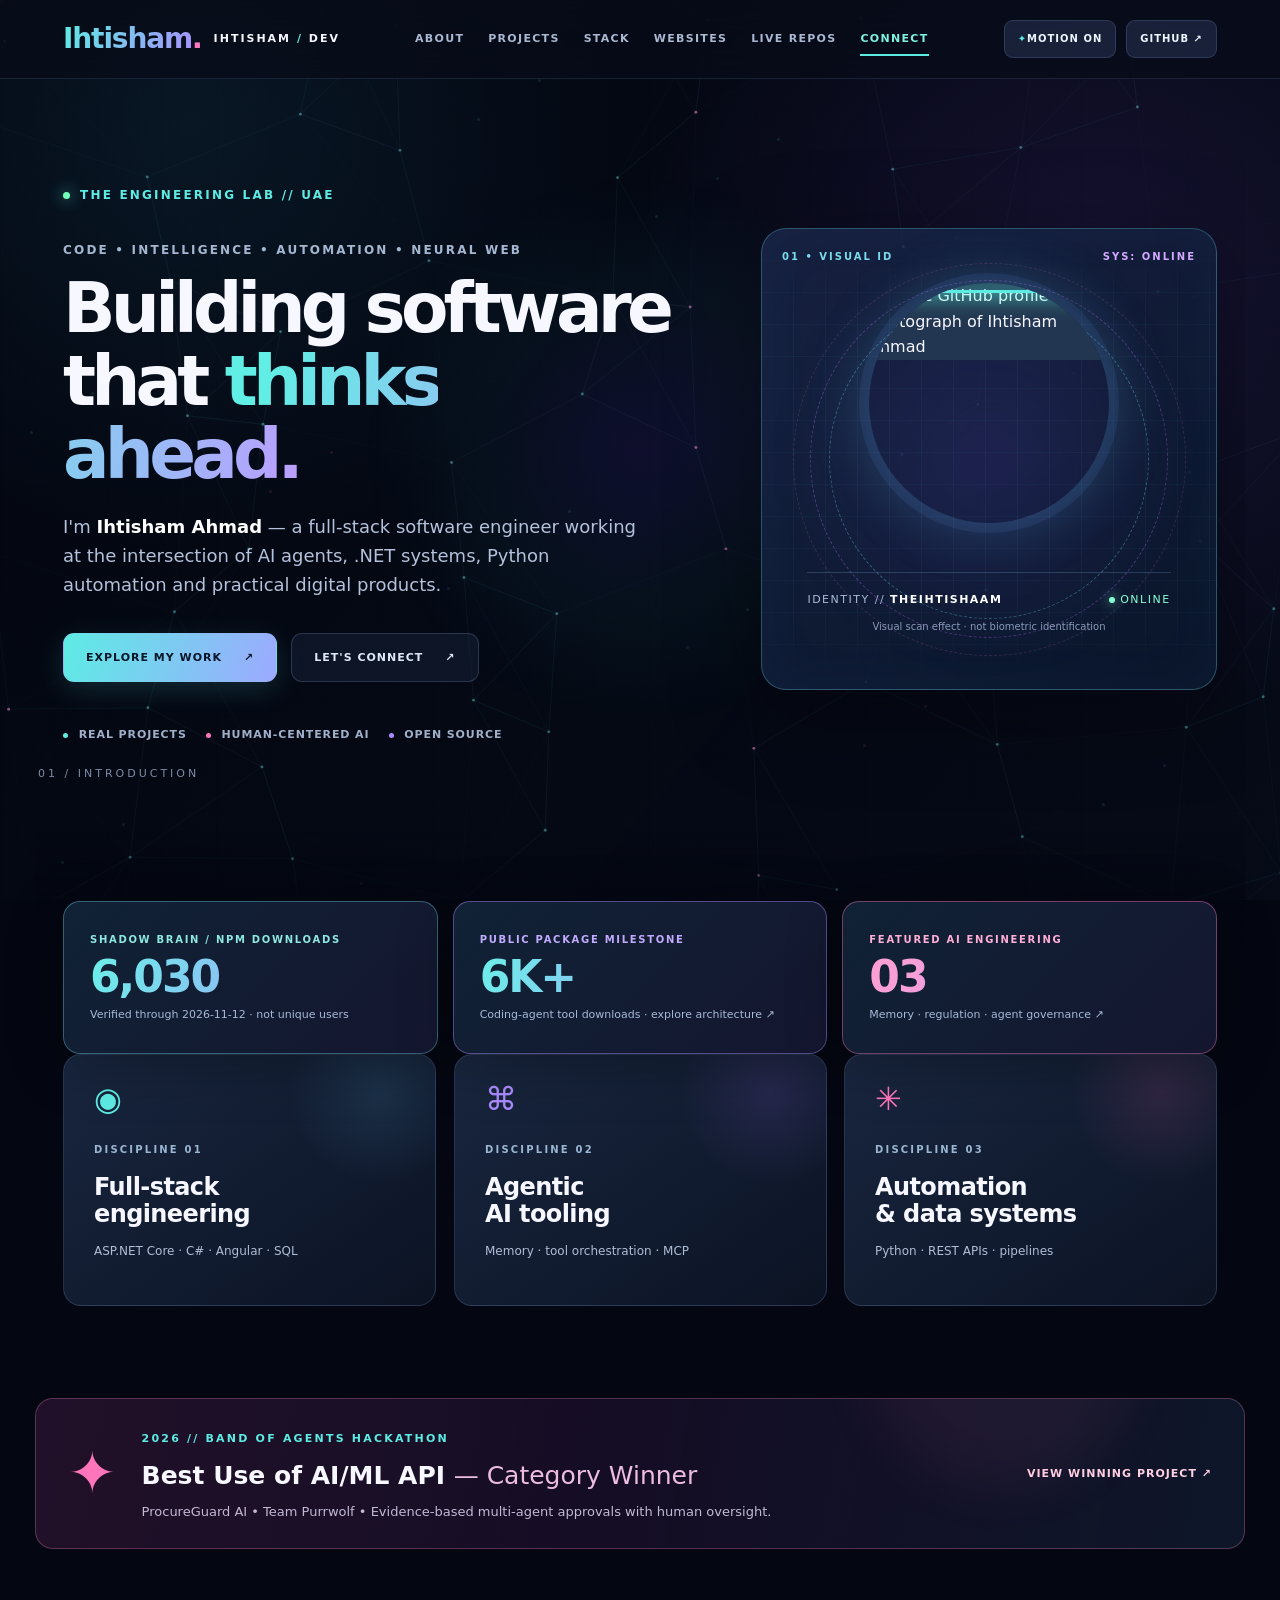
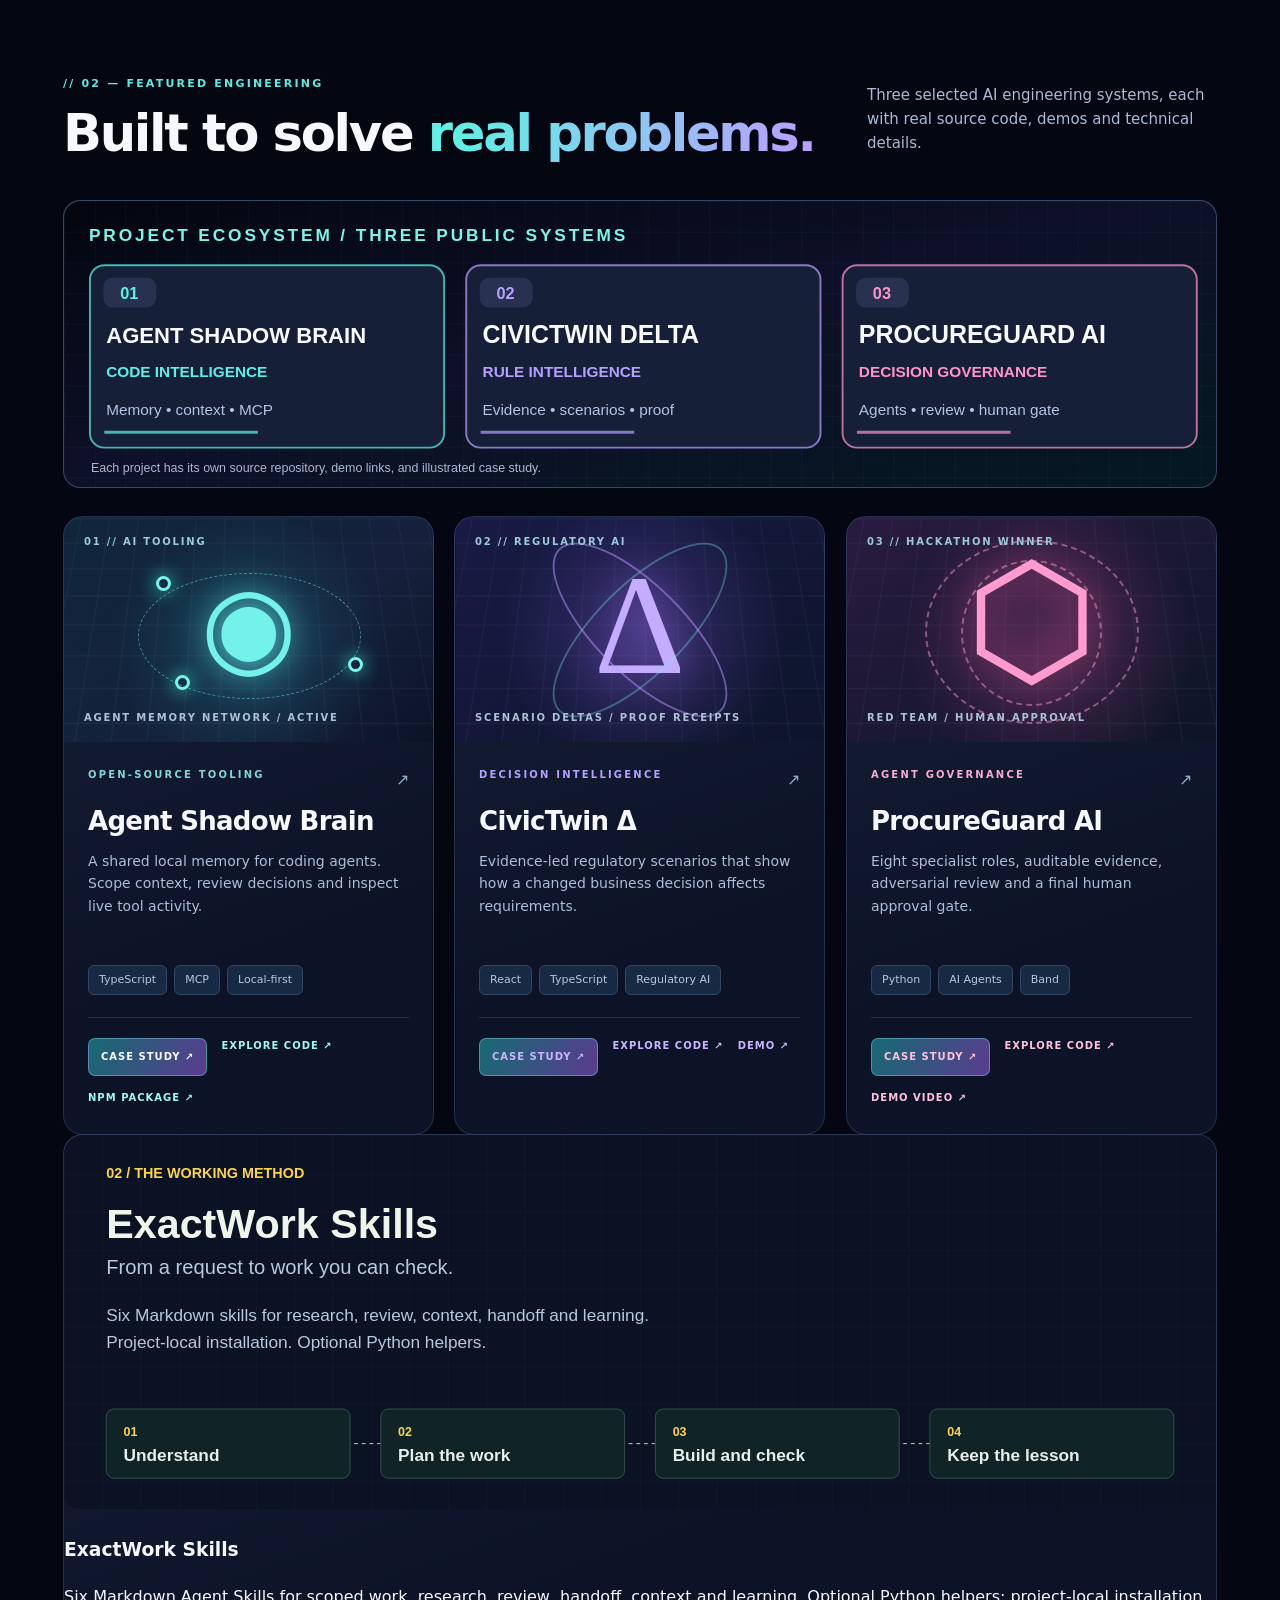
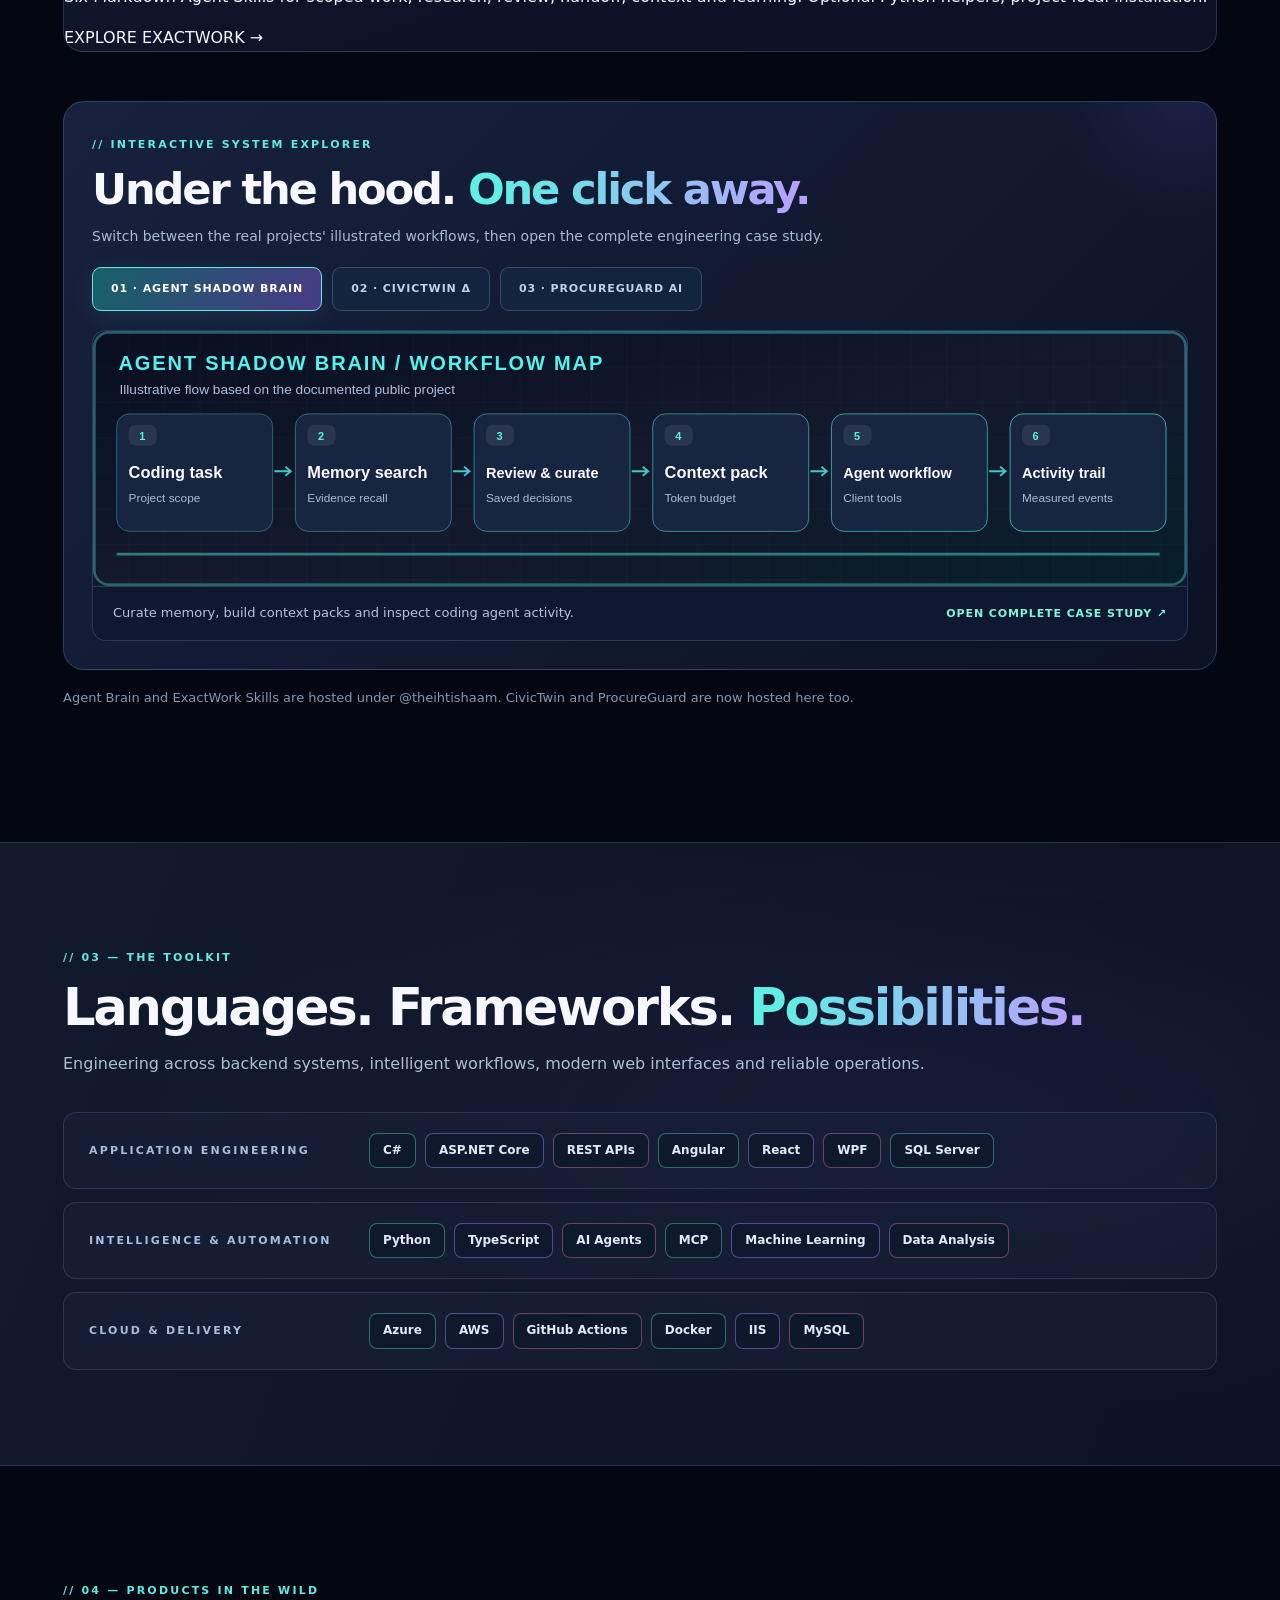
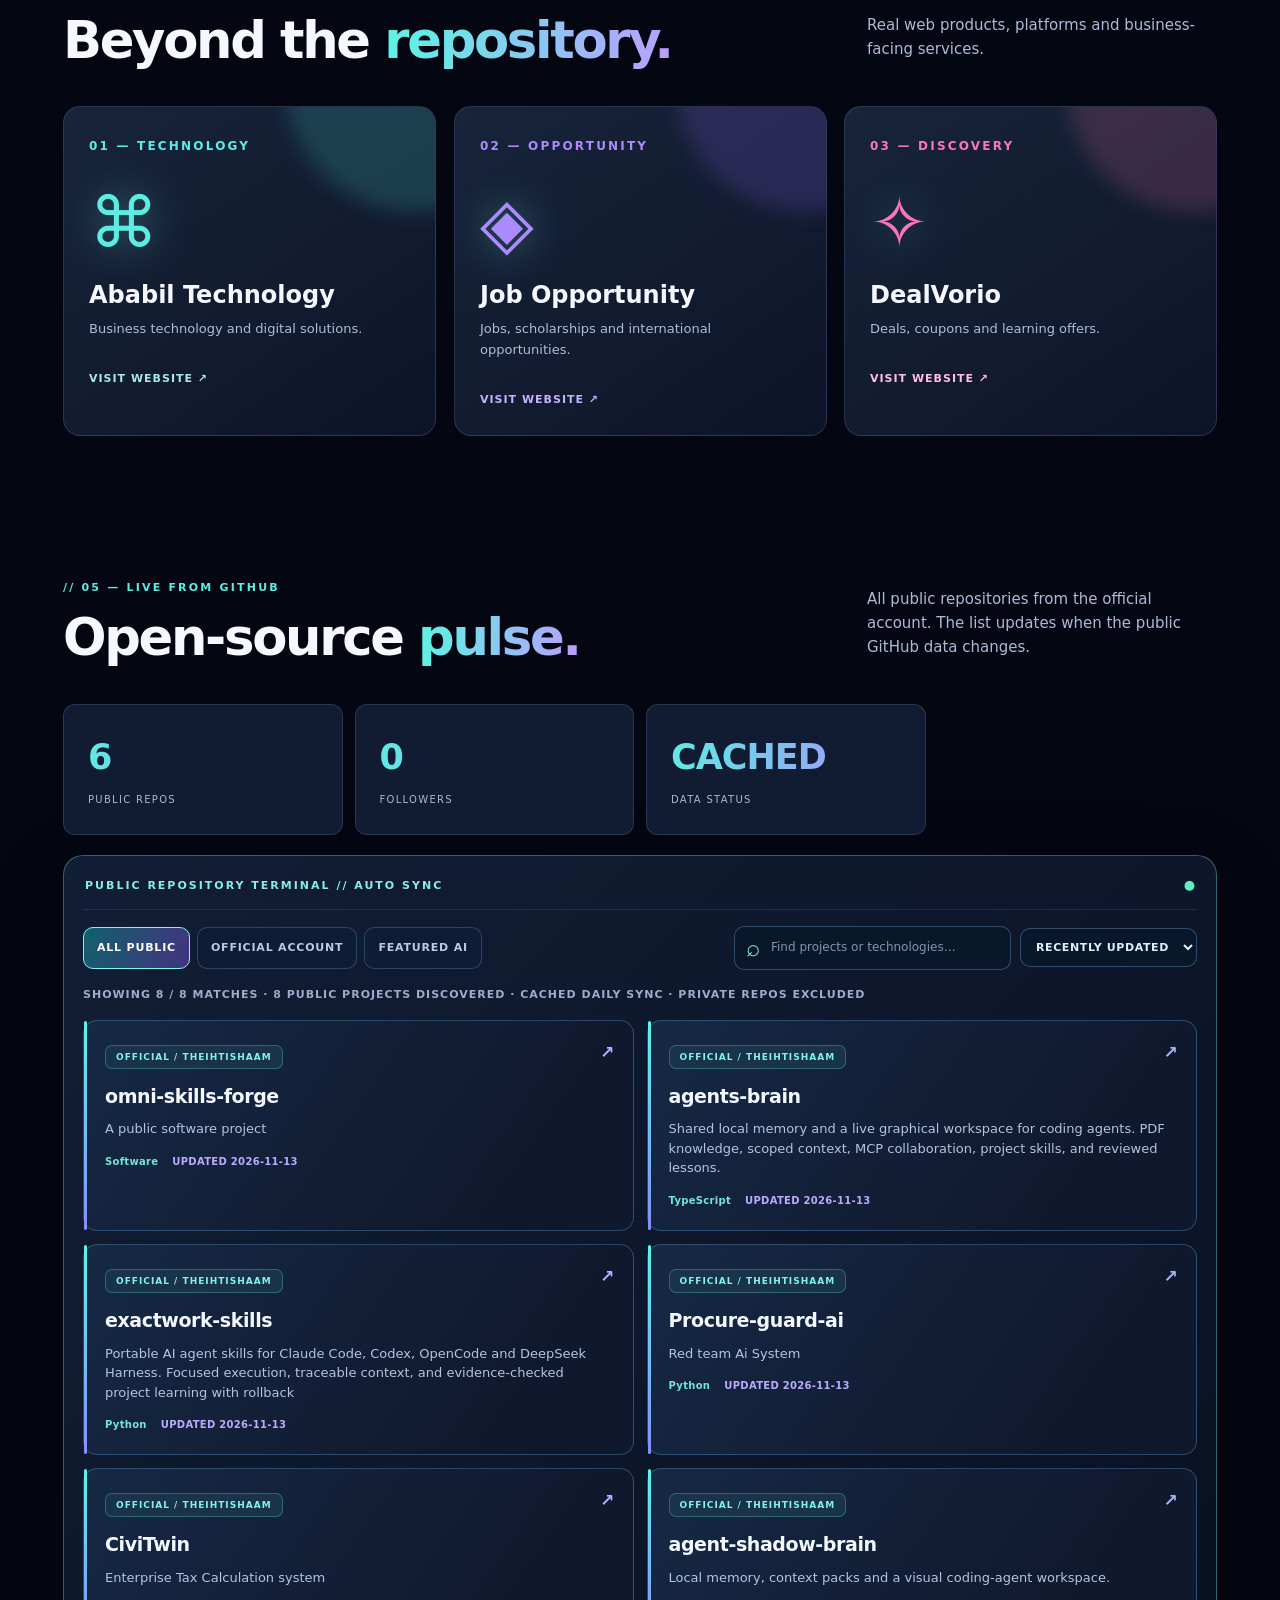
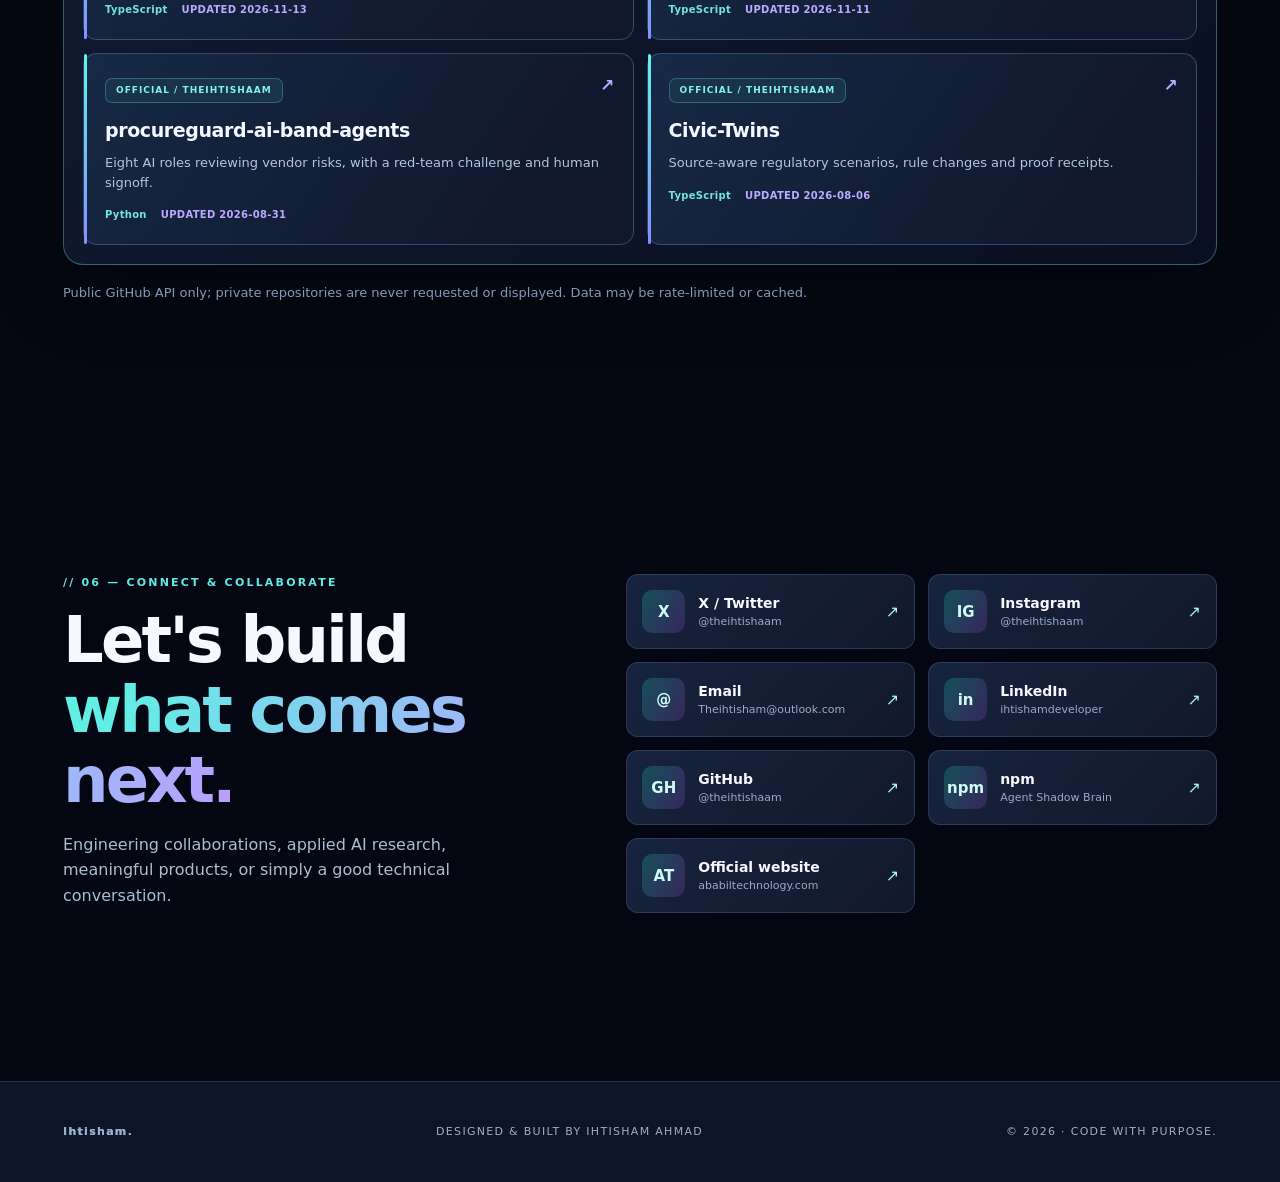
==== commit 536d780a: "Discover npm milestones automatically and reveal received stars when present" ====
--- a/docs/index.html
+++ b/docs/index.html
@@ -70,10 +70,10 @@
     </section>
     <section class="impact-strip shell" aria-label="Open-source impact">
       <a href="https://www.npmjs.com/package/@theihtisham/agent-shadow-brain" target="_blank" rel="noopener noreferrer" class="impact-stat">
-        <span class="impact-label">SHADOW BRAIN / NPM DOWNLOADS</span><strong id="npm-downloads-count" data-default="5316">5,316</strong><span class="impact-foot" id="npm-downloads-date">Verified through 10 Nov 2026 · not unique users</span>
+        <span class="impact-label">SHADOW BRAIN / NPM DOWNLOADS</span><strong id="npm-downloads-count">—</strong><span class="impact-foot" id="npm-downloads-date">Loading verified npm snapshot</span>
       </a>
       <a href="./projects/agent-shadow-brain.html" class="impact-stat">
-        <span class="impact-label">PUBLIC PACKAGE MILESTONE</span><strong>5K+</strong><span class="impact-foot">Coding-agent tool downloads · explore architecture ↗</span>
+        <span class="impact-label">PUBLIC PACKAGE MILESTONE</span><strong id="npm-milestone-label">—</strong><span class="impact-foot">Coding-agent tool downloads · explore architecture ↗</span>
       </a>
       <a href="#work" class="impact-stat">
         <span class="impact-label">FEATURED AI ENGINEERING</span><strong>03</strong><span class="impact-foot">Memory · regulation · agent governance ↗</span>
@@ -134,7 +134,7 @@
     </section>
     <section id="public" class="section shell">
       <div class="section-heading"><div><p class="section-kicker">// 05 — LIVE FROM GITHUB</p><h2>Open-source <span class="rainbow">pulse.</span></h2></div><p>All public repositories from the official account. The list updates when the public GitHub data changes.</p></div>
-      <div class="stats-row"><div><strong id="stat-repos">—</strong><span>PUBLIC REPOS</span></div><div><strong id="stat-stars">—</strong><span>PUBLIC STARS</span></div><div><strong id="stat-followers">—</strong><span>FOLLOWERS</span></div><div><strong id="stat-status">SYNCING</strong><span>DATA STATUS</span></div></div>
+      <div class="stats-row"><div><strong id="stat-repos">—</strong><span>PUBLIC REPOS</span></div><div id="stat-stars-panel" hidden><strong id="stat-stars">—</strong><span>STARS RECEIVED</span></div><div><strong id="stat-followers">—</strong><span>FOLLOWERS</span></div><div><strong id="stat-status">SYNCING</strong><span>DATA STATUS</span></div></div>
       <div class="repo-explorer" aria-label="Public repository explorer">
         <div class="repo-explorer-head">
           <span class="repo-explorer-kicker">PUBLIC REPOSITORY TERMINAL // AUTO SYNC</span>
--- a/docs/style.css
+++ b/docs/style.css
@@ -1,7 +1,7 @@
 /* Ihtisham Ahmad — fully dark, responsive, motion-aware cyber portfolio */
 :root{color-scheme:dark;--bg:#070b17;--surface:#10172b;--surface2:#151f37;--fg:#f6f7ff;--muted:#adbad6;--cyan:#5dece4;--violet:#ac8bff;--pink:#ff75bb;--amber:#f4c77b;--line:rgba(149,178,230,.18);--font:Inter,ui-sans-serif,system-ui,-apple-system,BlinkMacSystemFont,"Segoe UI",sans-serif}
 *{box-sizing:border-box}html{scroll-behavior:smooth;scroll-padding-top:92px}body{margin:0;background:var(--bg);color:var(--fg);font-family:var(--font);line-height:1.6;min-width:320px;overflow-x:hidden}body::before{content:"";position:fixed;inset:0;background:radial-gradient(circle at 15% 14%,rgba(49,160,204,.1),transparent 32%),radial-gradient(circle at 85% 32%,rgba(139,80,246,.13),transparent 36%),linear-gradient(130deg,transparent,rgba(12,25,46,.22));pointer-events:none;z-index:-4}a{color:inherit;text-decoration:none}button{font:inherit}button,a{-webkit-tap-highlight-color:transparent}a:focus-visible,button:focus-visible{outline:2px solid var(--cyan);outline-offset:5px}::selection{background:#725bd7;color:white}.shell{max-width:1210px;padding-inline:28px;margin-inline:auto}.skip-link{position:absolute;top:-80px;left:24px;background:#172f3e;padding:12px 16px;z-index:80}.skip-link:focus{top:12px}.grain{position:fixed;inset:0;pointer-events:none;opacity:.18;z-index:-2;background-image:linear-gradient(rgba(128,166,230,.03) 1px,transparent 1px),linear-gradient(90deg,rgba(128,166,230,.03) 1px,transparent 1px);background-size:54px 54px}.spotlight{position:fixed;left:0;top:0;width:560px;height:560px;transform:translate(calc(var(--mx,50vw) - 50%),calc(var(--my,50vh) - 50%));border-radius:50%;background:radial-gradient(circle,rgba(100,64,255,.11),rgba(62,209,216,.04) 42%,transparent 70%);pointer-events:none;z-index:-1;transition:opacity .3s}#reading-progress{position:fixed;z-index:70;left:0;top:0;height:3px;width:var(--scroll,0%);background:linear-gradient(90deg,var(--cyan),var(--violet),var(--pink));box-shadow:0 0 14px rgba(104,222,234,.8)}#particle-field{position:fixed;inset:0;z-index:-3;pointer-events:none;overflow:hidden}.particle{position:absolute;width:3px;height:3px;border-radius:50%;background:var(--cyan);opacity:.25;animation:rise linear infinite}.particle:nth-child(3n){background:var(--pink)}.particle:nth-child(5n){background:var(--violet)}
-.site-header{position:sticky;top:0;z-index:40;border-bottom:1px solid rgba(130,168,230,.14);background:rgba(8,12,25,.78);backdrop-filter:blur(24px)}.site-header-inner{height:78px;display:flex;justify-content:space-between;align-items:center;gap:20px}.brand{display:flex;align-items:center;gap:12px;white-space:nowrap}.brand-mark{font-size:28px;letter-spacing:-.15em;font-weight:900;display:inline-block;background:linear-gradient(115deg,var(--cyan),var(--violet));color:transparent;background-clip:text;line-height:1}.brand-mark span{color:var(--pink)}.brand-subtitle{font-size:11px;font-weight:850;letter-spacing:2px}.brand-divider{color:var(--cyan)}.desktop-nav{display:flex;gap:24px;align-items:center}.desktop-nav a{font-size:11px;letter-spacing:1.3px;font-weight:700;color:#aab8d2;position:relative}.desktop-nav a:hover{color:#fff}.desktop-nav a::after{content:"";position:absolute;left:0;right:100%;height:2px;bottom:-8px;background:var(--cyan);transition:right .25s}.desktop-nav a:hover::after{right:0}.header-actions{display:flex;align-items:center;gap:10px}.header-github,.motion-toggle{border:1px solid var(--line);background:rgba(37,49,80,.6);padding:10px 13px;border-radius:9px;font-size:10px;font-weight:750;letter-spacing:1px;color:#ecf6ff;cursor:pointer;white-space:nowrap}.header-github:hover,.motion-toggle:hover{background:#203453;border-color:var(--cyan)}.motion-icon{color:var(--cyan)}
+.site-header{position:sticky;top:0;z-index:40;border-bottom:1px solid rgba(130,168,230,.14);background:rgba(8,12,25,.78);backdrop-filter:blur(24px)}.site-header-inner{height:78px;display:flex;justify-content:space-between;align-items:center;gap:20px}.brand{display:flex;align-items:center;gap:12px;white-space:nowrap}.brand-mark{font-size:28px;letter-spacing:-.04em;font-weight:900;display:inline-block;background:linear-gradient(115deg,var(--cyan),var(--violet));color:transparent;background-clip:text;line-height:1}.brand-mark span{color:var(--pink)}.brand-subtitle{font-size:11px;font-weight:850;letter-spacing:2px}.brand-divider{color:var(--cyan)}.desktop-nav{display:flex;gap:24px;align-items:center}.desktop-nav a{font-size:11px;letter-spacing:1.3px;font-weight:700;color:#aab8d2;position:relative}.desktop-nav a:hover{color:#fff}.desktop-nav a::after{content:"";position:absolute;left:0;right:100%;height:2px;bottom:-8px;background:var(--cyan);transition:right .25s}.desktop-nav a:hover::after{right:0}.header-actions{display:flex;align-items:center;gap:10px}.header-github,.motion-toggle{border:1px solid var(--line);background:rgba(37,49,80,.6);padding:10px 13px;border-radius:9px;font-size:10px;font-weight:750;letter-spacing:1px;color:#ecf6ff;cursor:pointer;white-space:nowrap}.header-github:hover,.motion-toggle:hover{background:#203453;border-color:var(--cyan)}.motion-icon{color:var(--cyan)}
 .hero{position:relative;min-height:720px;display:grid;grid-template-columns:1.15fr .85fr;align-items:center;gap:70px;padding-block:95px 130px}.eyebrow,.section-kicker,.overline,.tile-kicker,.project-category,.site-number,.track-label{letter-spacing:2.2px;font-size:12px;font-weight:850;color:var(--cyan)}.eyebrow{display:flex;gap:10px;align-items:center}.status-light,.mini-dot{background:#74ffb8;width:7px;height:7px;border-radius:50%;display:inline-block;box-shadow:0 0 15px currentColor;animation:pulse 2.5s infinite}.overline{color:#a5b7d0;margin-top:36px}.hero h1{font-size:clamp(3.2rem,5.4vw,5.8rem);line-height:1.05;letter-spacing:-.07em;margin:8px 0 23px;font-weight:860}.rainbow{background:linear-gradient(100deg,#61eee4 5%,#b8a0ff 49%,#fa85cc 95%);background-size:200%;background-clip:text;-webkit-background-clip:text;color:transparent;animation:shimmer 8s ease-in-out infinite}.hero-intro{font-size:18px;color:#b4c1da;max-width:590px}.hero-intro strong{color:white}.hero-actions{display:flex;gap:14px;flex-wrap:wrap;margin-top:33px}.btn{display:inline-flex;align-items:center;gap:22px;justify-content:center;padding:15px 22px;border-radius:11px;font-size:11px;font-weight:850;letter-spacing:1px;border:1px solid rgba(154,187,234,.2);transition:transform .25s,box-shadow .25s,background .25s}.btn:hover{transform:translateY(-4px)}.btn-primary{color:#091529;background:linear-gradient(110deg,var(--cyan),#9da9ff);box-shadow:0 8px 29px rgba(94,232,234,.15)}.btn-primary:hover{box-shadow:0 12px 34px rgba(94,232,234,.3)}.btn-ghost{background:rgba(28,40,66,.4);color:#dde8fa}.btn-ghost:hover{background:#1a2a49}.hero-meta{display:flex;gap:19px;flex-wrap:wrap;margin-top:44px;color:#a1b0c9;font-size:11px;font-weight:750;letter-spacing:.9px}.mini-dot{width:5px;height:5px;margin-right:6px;box-shadow:none;background:var(--cyan)}.mini-dot.pink{background:var(--pink)}.mini-dot.violet{background:var(--violet)}.hero-index{position:absolute;right:25px;bottom:49px;color:#7e8aa5;letter-spacing:3px;font-size:11px}
 .tilt-card{transform-style:preserve-3d;transform:perspective(1000px) rotateX(var(--rx,0deg)) rotateY(var(--ry,0deg));transition:transform .18s ease-out,border-color .25s,box-shadow .25s;will-change:transform}.tilt-card:hover{border-color:rgba(128,227,241,.46)!important;box-shadow:0 16px 70px rgba(0,0,0,.33),0 0 44px rgba(101,99,232,.09)}
 .hero-visual{height:462px;max-width:456px;width:100%;justify-self:end;display:flex;flex-direction:column;align-items:center;justify-content:center;position:relative;background:linear-gradient(135deg,rgba(27,40,76,.73),rgba(10,23,43,.95));border:1px solid rgba(110,215,239,.31);border-radius:25px;overflow:hidden;box-shadow:inset 0 0 55px rgba(73,124,208,.05),0 20px 90px rgba(0,0,0,.37)}.scanner-lines{position:absolute;inset:0;background-image:linear-gradient(transparent 97%,rgba(102,210,255,.1) 100%),linear-gradient(90deg,transparent 97%,rgba(102,210,255,.1) 100%);background-size:32px 32px;mask-image:linear-gradient(transparent,black 20%,black 80%,transparent)}.hero-visual::before{content:"";position:absolute;width:420px;height:420px;border-radius:50%;background:radial-gradient(circle,rgba(104,80,231,.15),transparent 68%);filter:blur(22px)}.orbital{position:absolute;border-radius:50%;border:1px dashed rgba(111,230,242,.35);width:320px;height:320px;animation:rotate 32s linear infinite}.orbit-two{width:358px;height:358px;border-color:rgba(188,117,255,.35);animation-direction:reverse;animation-duration:27s}.orbit-three{width:393px;height:393px;border-color:rgba(239,121,208,.17);animation-duration:39s}.profile-frame{position:relative;width:240px;height:240px;border-radius:50%;overflow:hidden;z-index:1;box-shadow:0 0 0 10px rgba(85,125,204,.12),0 0 60px rgba(95,219,237,.25)}.profile-frame img{width:100%;height:100%;object-fit:cover;background:#233651}.scan-beam{position:absolute;left:0;right:0;top:-52px;height:62px;background:linear-gradient(transparent,rgba(83,250,225,.22));border-bottom:3px solid var(--cyan);box-shadow:0 6px 20px rgba(91,255,231,.5);animation:scan 4.2s ease-in-out infinite alternate}.corner{position:absolute;width:24px;height:24px;border:4px solid var(--cyan);z-index:3}.top-left{left:10px;top:10px;border-right:0;border-bottom:0}.top-right{right:10px;top:10px;border-left:0;border-bottom:0}.bottom-left{left:10px;bottom:10px;border-top:0;border-right:0}.bottom-right{right:10px;bottom:10px;border-top:0;border-left:0}.data-corner{position:absolute;color:#79dbec;letter-spacing:2px;font-weight:850;font-size:10px;top:20px;left:20px}.c2{left:auto;right:20px;color:#d3a9ff}.scanner-caption{display:flex;gap:20px;align-items:center;justify-content:space-between;width:80%;z-index:2;margin-top:49px;padding-top:18px;border-top:1px solid rgba(150,193,230,.22);font-size:11px;letter-spacing:1.5px;color:#abbbd7}.scan-caption-label b{color:#fff}.scanner-signal{color:#88ffd3}.scanner-signal i{display:inline-block;width:6px;height:6px;border-radius:50%;background:#88ffd3;box-shadow:0 0 12px #88ffd3}.scanner-disclaimer{margin:10px 0 0;color:#8b9cb8;font-size:10px;text-align:center}
@@ -128,3 +128,8 @@
 @media(max-width:900px){.desktop-nav{display:none}.mobile-menu-button{display:flex}.brand-subtitle{display:inline}}
 @media(max-width:540px){.brand-subtitle{display:none}.mobile-menu-inner{grid-template-columns:1fr 1fr}.back-to-top{width:43px;height:43px;right:14px;bottom:14px}}
 @media(prefers-reduced-motion:reduce){.mobile-menu-inner a,.back-to-top{transition:none!important}}
+
+/* Keep decorative orbital paths inside the mobile hero, and preserve readable branding. */
+.hero{overflow:clip}
+.hero-visual{overflow:hidden}
+@media(max-width:600px){.hero-index{left:auto;right:auto;max-width:100%;letter-spacing:1px}.spotlight{display:none}}
